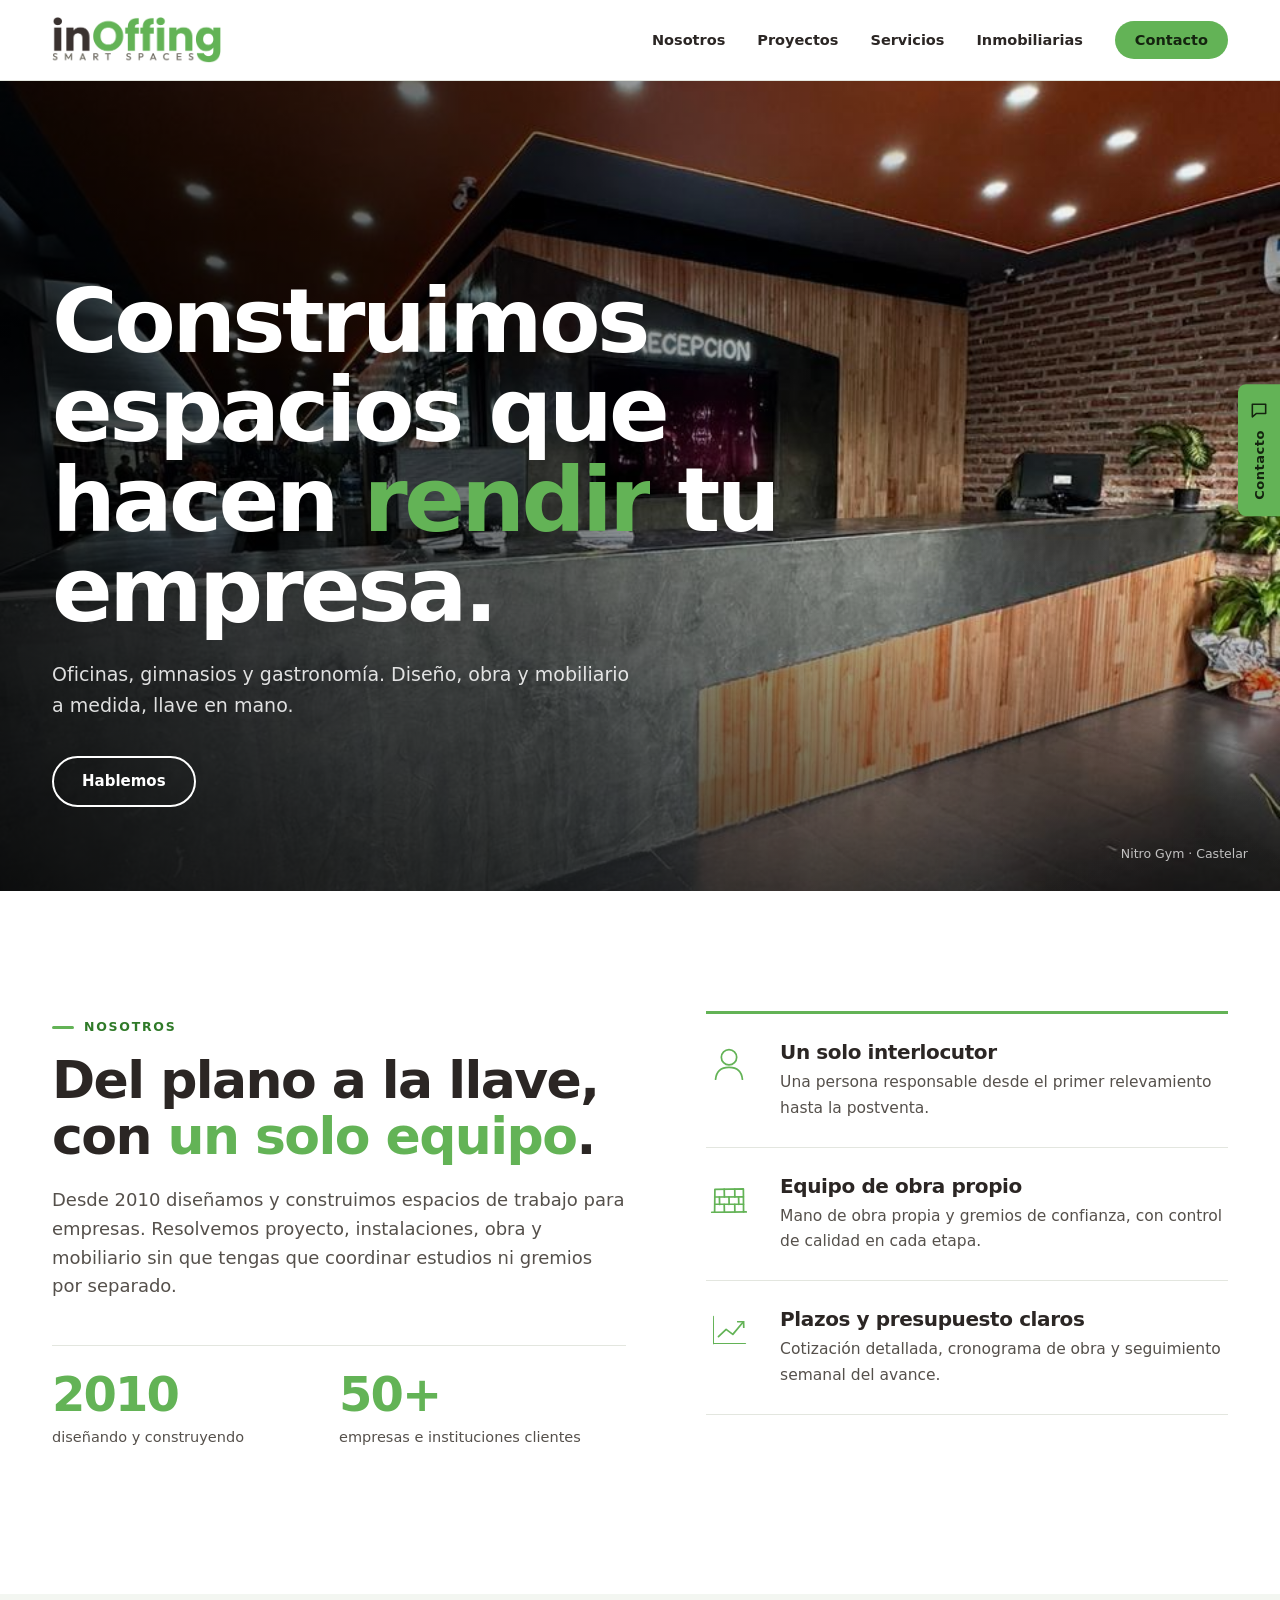
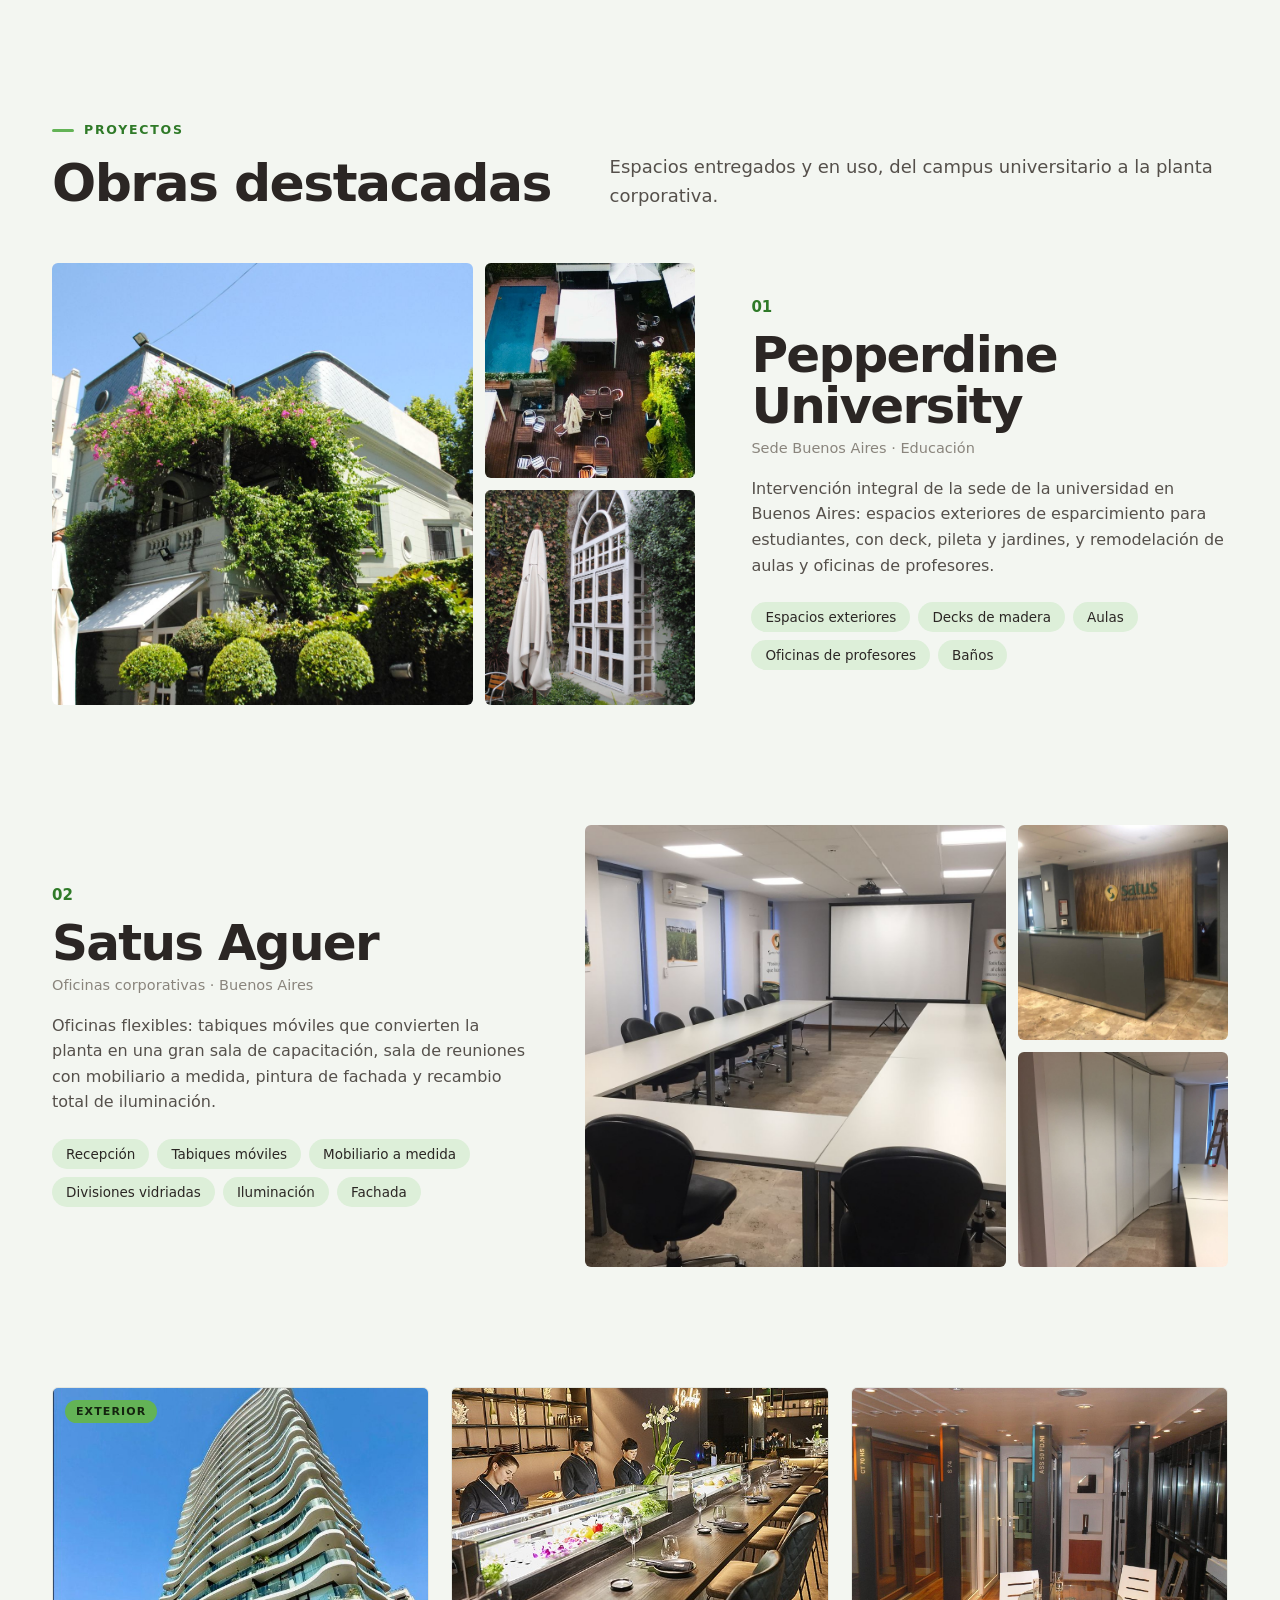
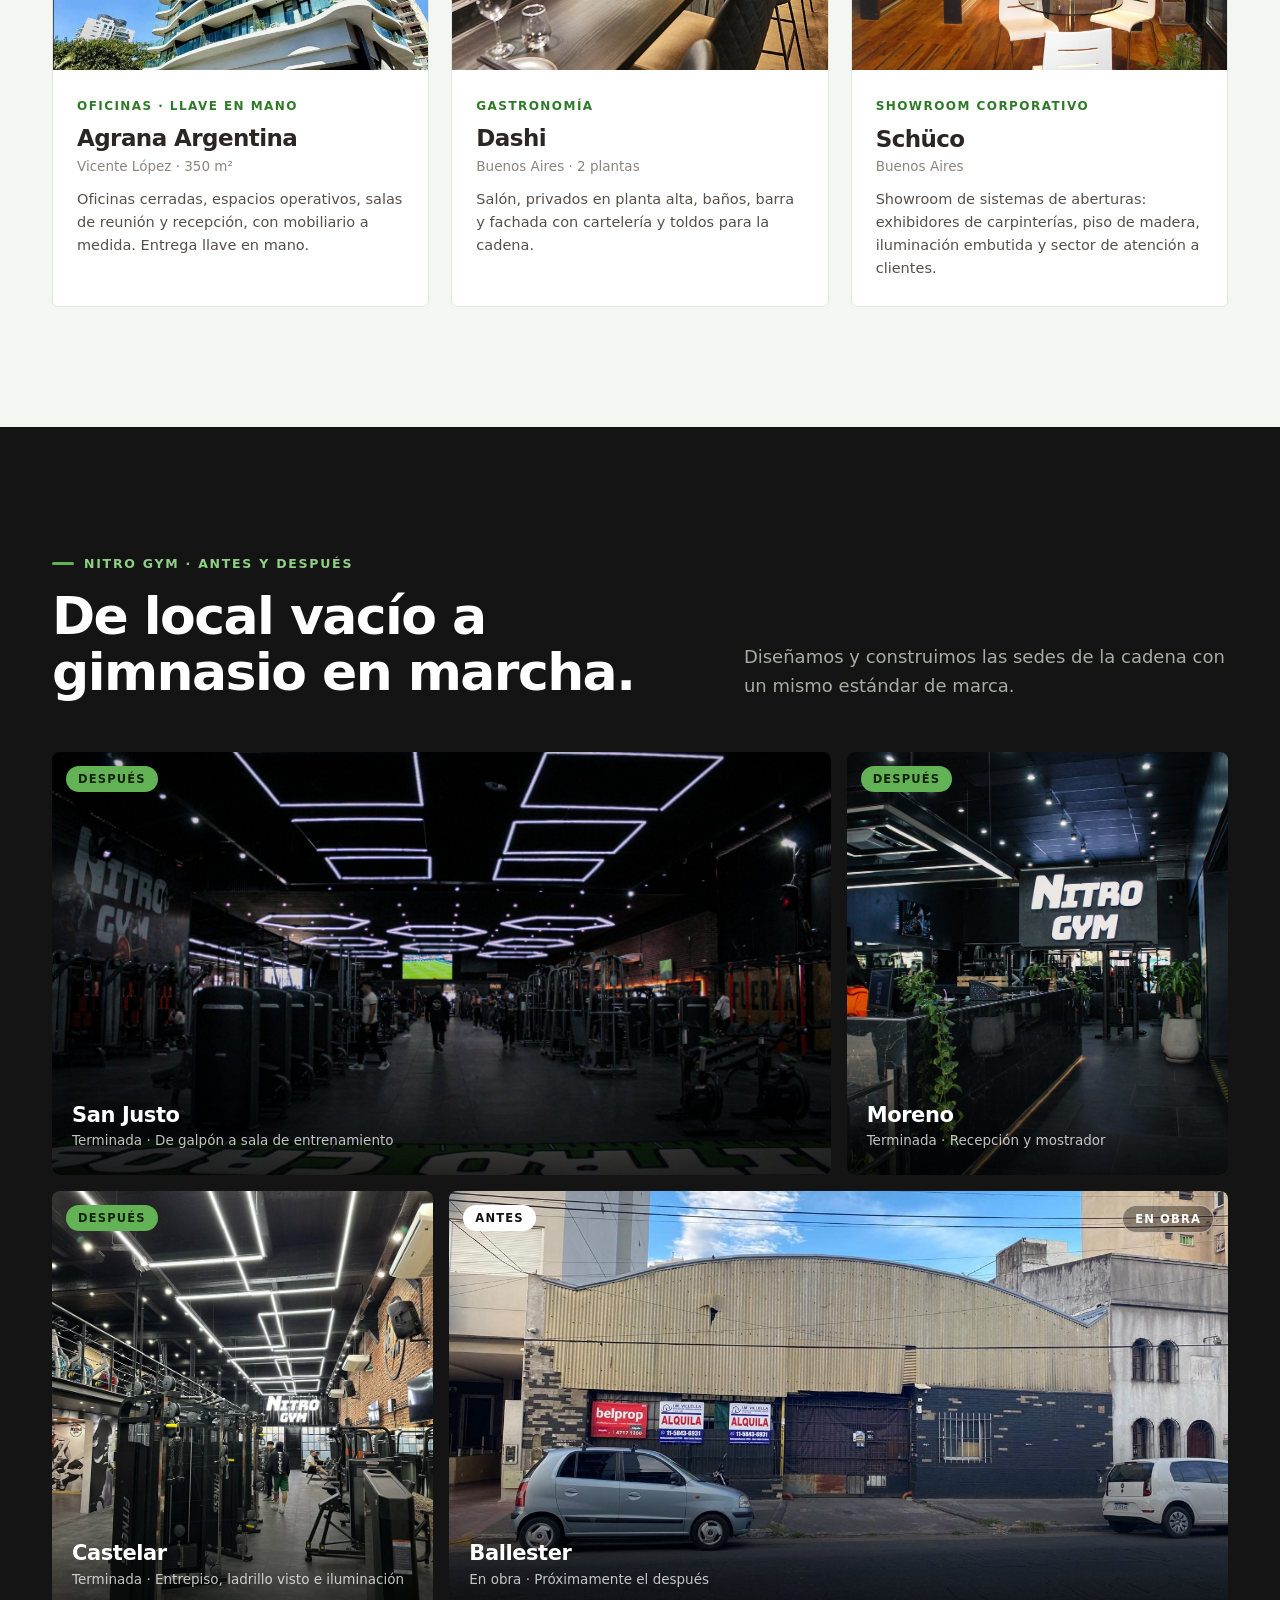
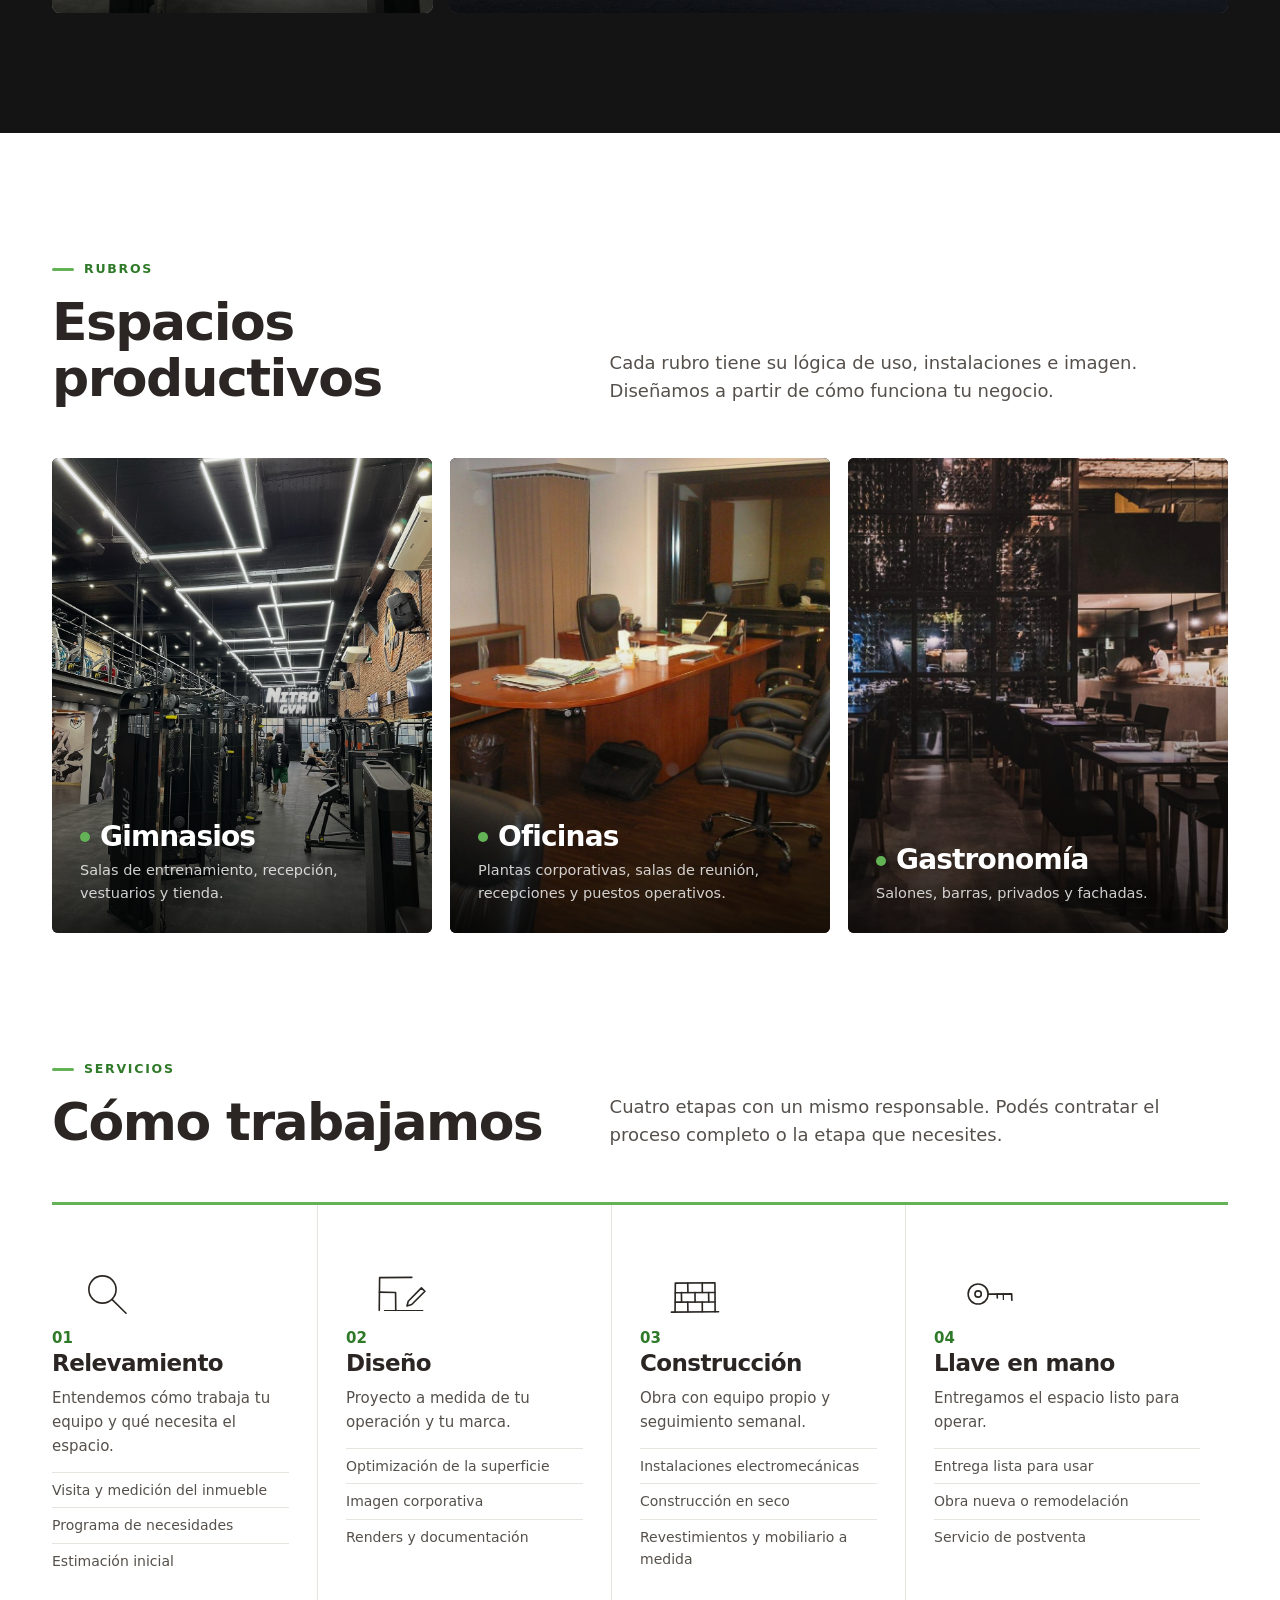
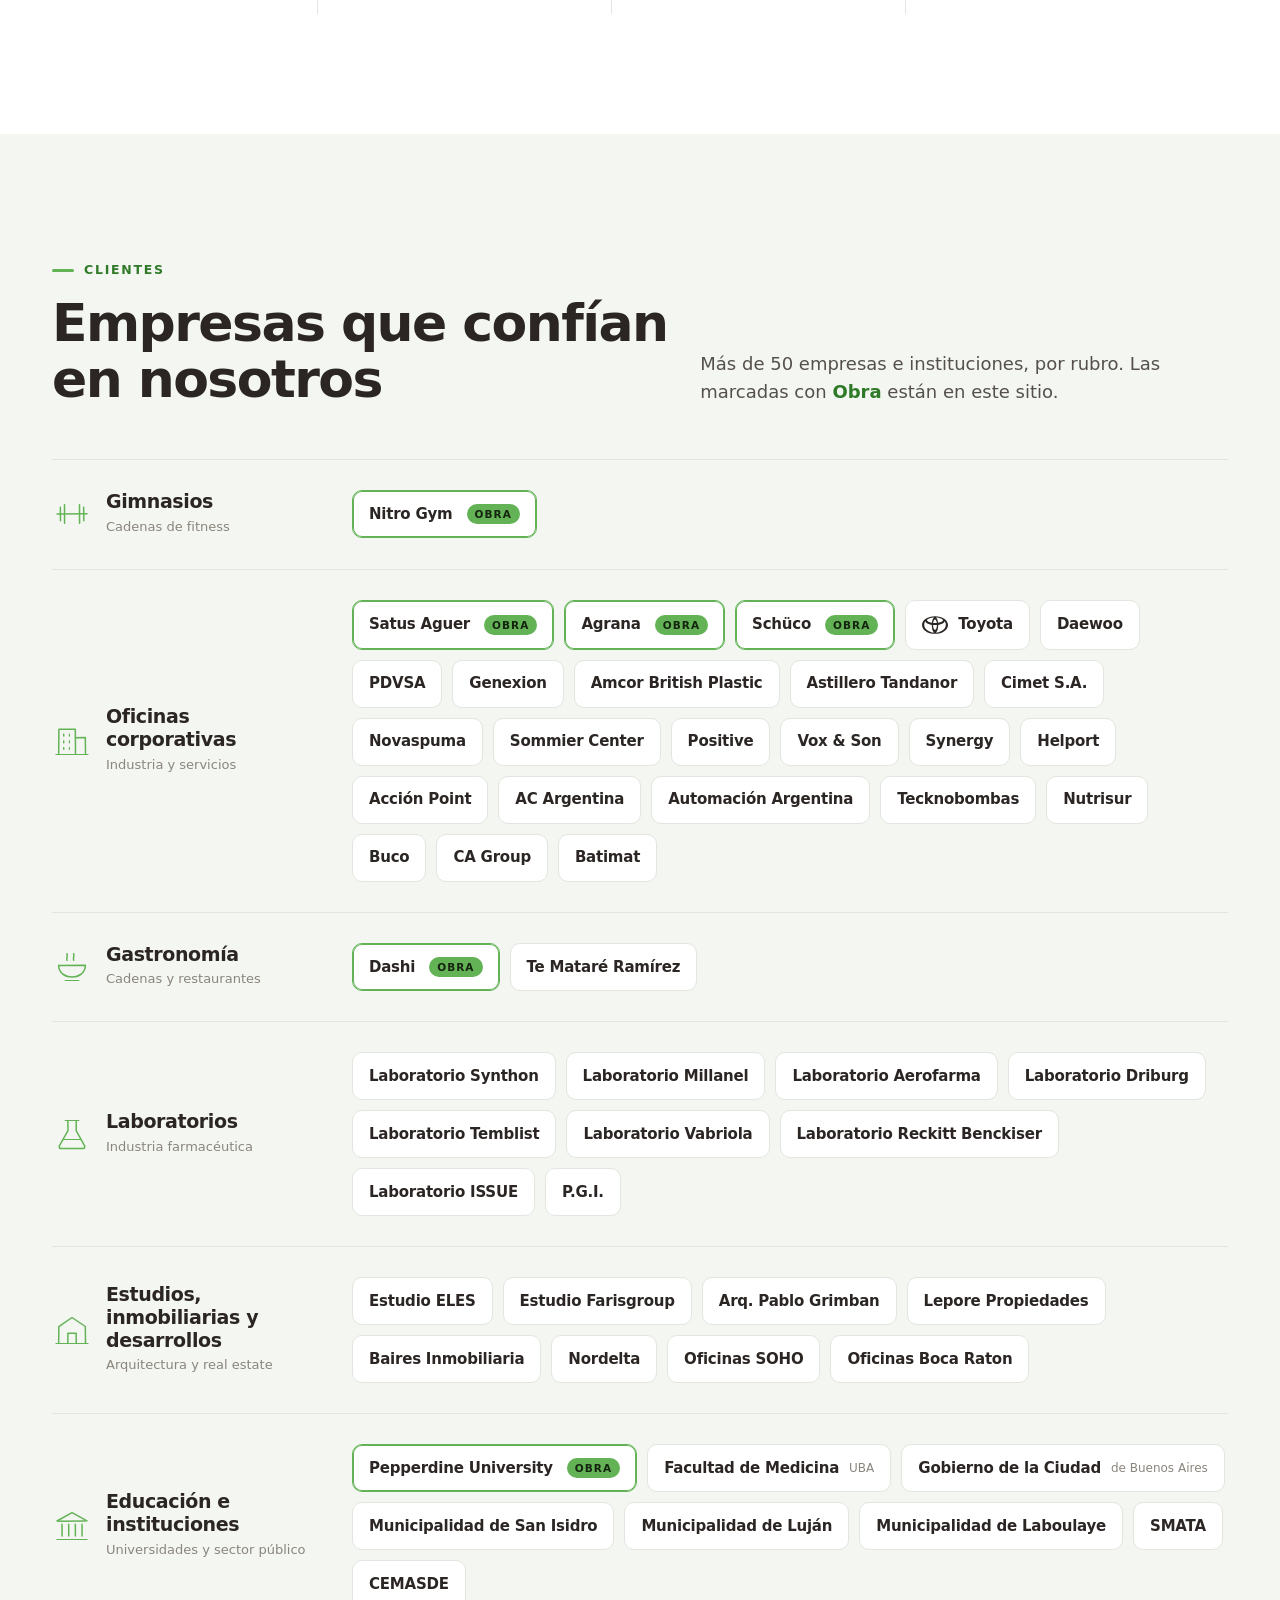
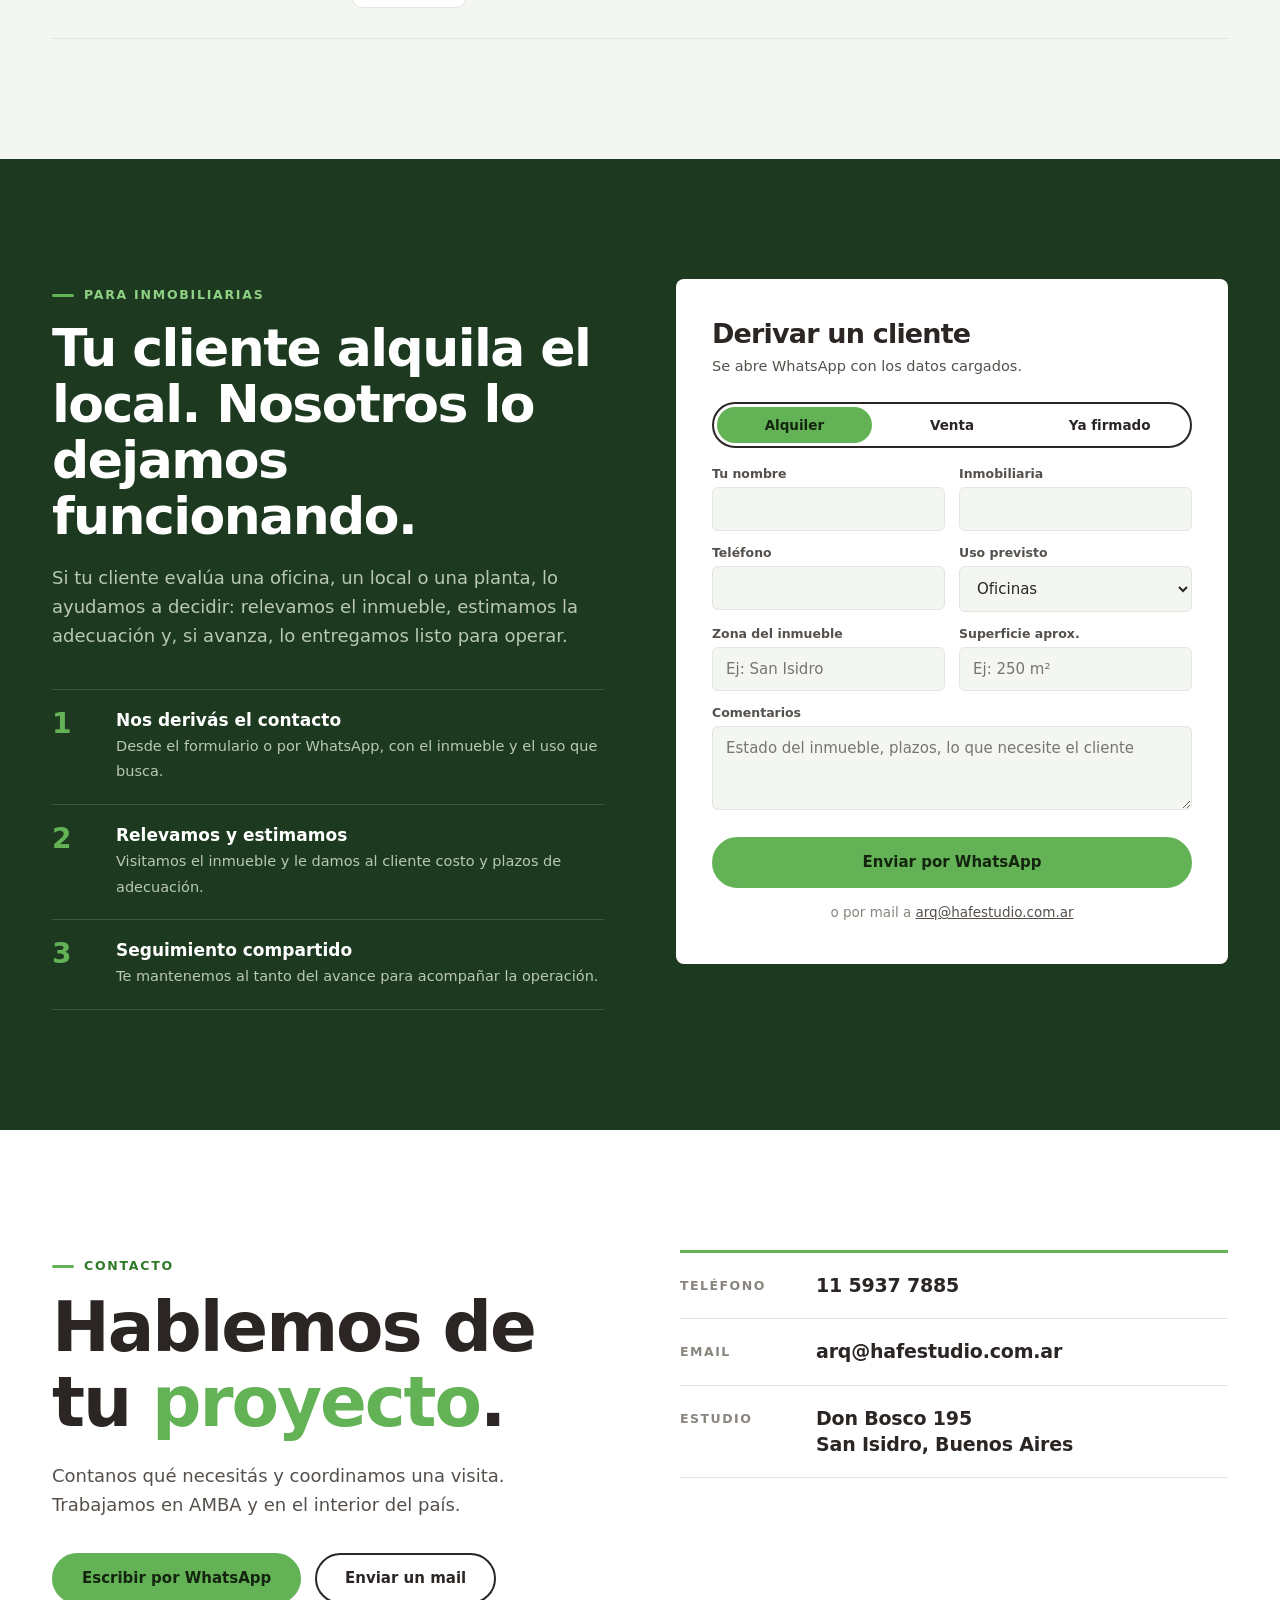
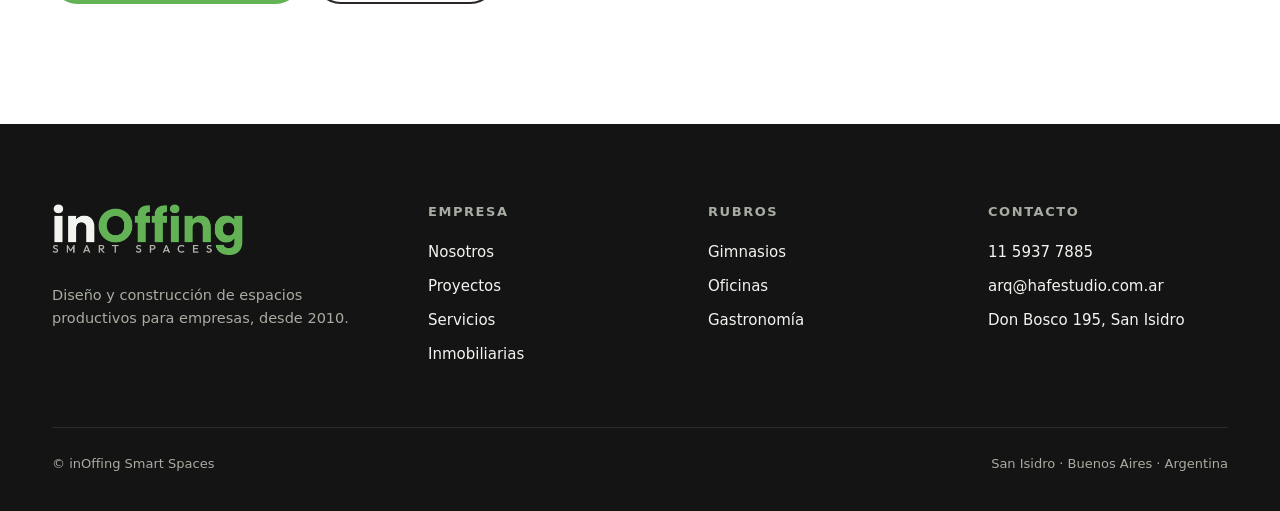
==== index.html @ b2c03ab4 "Intro: inOffing aparece letra por letra y después SMART SPACES Co-Authored-By: Claude Opus 5.5 <nore" ====
<!doctype html>
<html lang="es">
<head>
<meta charset="utf-8">
<meta name="viewport" content="width=device-width,initial-scale=1">
<meta http-equiv="Content-Security-Policy" content="default-src 'none'; script-src 'self'; style-src 'self' 'unsafe-inline' https://fonts.googleapis.com; font-src https://fonts.gstatic.com; img-src 'self' data:; connect-src 'none'; base-uri 'none'; form-action 'self'; object-src 'none'">
<meta name="referrer" content="strict-origin-when-cross-origin">
<title>inOffing</title>
<meta name="description" content="inOffing Smart Spaces: diseño y construcción de gimnasios, oficinas y locales gastronómicos para empresas, llave en mano.">
<link rel="canonical" href="https://inoffing.github.io/">
<meta property="og:type" content="website">
<meta property="og:site_name" content="inOffing">
<meta property="og:locale" content="es_AR">
<meta property="og:url" content="https://inoffing.github.io/">
<meta property="og:title" content="inOffing Smart Spaces">
<meta property="og:description" content="Diseño y construcción de gimnasios, oficinas y locales gastronómicos para empresas, llave en mano.">
<meta property="og:image" content="https://inoffing.github.io/img/og.jpg">
<meta property="og:image:type" content="image/jpeg">
<meta property="og:image:width" content="1200">
<meta property="og:image:height" content="630">
<meta property="og:image:alt" content="Salón de Nitro Gym San Justo construido por inOffing, con el logo de inOffing">
<meta name="twitter:card" content="summary_large_image">
<meta name="theme-color" content="#141414">
<script type="application/ld+json">
{
  "@context": "https://schema.org",
  "@type": "GeneralContractor",
  "name": "inOffing Smart Spaces",
  "description": "Diseño y construcción de gimnasios, oficinas y locales gastronómicos para empresas, llave en mano.",
  "url": "https://inoffing.github.io/",
  "image": "https://inoffing.github.io/img/og.jpg",
  "logo": "https://inoffing.github.io/img/logo.png",
  "telephone": "+54 9 11 5937-7885",
  "foundingDate": "2010",
  "address": { "@type": "PostalAddress", "streetAddress": "Don Bosco 195", "addressLocality": "San Isidro", "addressRegion": "Buenos Aires", "addressCountry": "AR" },
  "areaServed": "Argentina"
}
</script>
<link rel="preconnect" href="https://fonts.googleapis.com">
<link rel="preconnect" href="https://fonts.gstatic.com" crossorigin>
<link href="https://fonts.googleapis.com/css2?family=Poppins:wght@500;600;700;800&family=Inter:wght@400;500;600&display=swap" rel="stylesheet">
<script src="js/early.js"></script>
<link rel="icon" href="img/favicon.ico" sizes="any">
<link rel="icon" type="image/png" sizes="192x192" href="img/favicon.png">
<link rel="apple-touch-icon" href="img/apple-touch-icon.png">
<style>
:root{
  --bg:#FFFFFF;
  --bg-2:#F3F6F1;
  --ink:#2B2624;
  --ink-2:#55504B;
  --ink-3:#8A857D;
  --line:#E3E6DF;
  --green:#63B356;
  --green-2:#2F7A28;
  --green-3:#DDEFD9;
  --on-green:#14240F;
  --logo-ink:#3A3230;
  --logo-gray:#6B675D;
  --dark:#141414;
  --forest:#1D3A20;
  --on-dark:#F2F4EF;
  --on-dark-2:#A7ADA2;
  --dark-line:#2C2C2C;
  --display:'Poppins',system-ui,sans-serif;
  --sans:'Inter',system-ui,-apple-system,sans-serif;
  color-scheme:light;
}
@media (prefers-color-scheme:dark){
  :root:not([data-theme="light"]){
    --bg:#111311;--bg-2:#181C18;--ink:#EEF1EC;--ink-2:#BAC0B5;--ink-3:#858C80;--line:#283028;
    --green-2:#7FCB72;--green-3:#1E3320;--logo-ink:#EEF1EC;--logo-gray:#A7ADA2;
    --dark:#0A0B0A;--forest:#132915;--dark-line:#262926;
    color-scheme:dark;
  }
}
:root[data-theme="dark"]{
  --bg:#111311;--bg-2:#181C18;--ink:#EEF1EC;--ink-2:#BAC0B5;--ink-3:#858C80;--line:#283028;
  --green-2:#7FCB72;--green-3:#1E3320;--logo-ink:#EEF1EC;--logo-gray:#A7ADA2;
  --dark:#0A0B0A;--forest:#132915;--dark-line:#262926;
  color-scheme:dark;
}
*{box-sizing:border-box;margin:0;padding:0}
html{scroll-behavior:smooth;-webkit-text-size-adjust:100%}
body{background:var(--bg);color:var(--ink);font-family:var(--sans);font-size:16px;line-height:1.6;-webkit-font-smoothing:antialiased;overflow-x:hidden}
img{display:block;max-width:100%}
a{color:inherit}
button{font:inherit;color:inherit}
.wrap{max-width:1240px;margin:0 auto;padding:0 32px}
@media (max-width:600px){.wrap{padding:0 18px}}

.eyebrow{font:600 12.5px/1 var(--sans);letter-spacing:.14em;text-transform:uppercase;color:var(--green-2);display:inline-flex;align-items:center;gap:10px;margin-bottom:18px}
.eyebrow::before{content:"";width:22px;height:3px;border-radius:2px;background:var(--green)}
.h2{font-family:var(--display);font-weight:700;font-size:clamp(32px,4.2vw,52px);line-height:1.08;letter-spacing:-.03em}
.h2 .g{color:var(--green)}
.lead{font-size:18px;color:var(--ink-2);max-width:54ch}
.pill{display:inline-flex;align-items:center;gap:10px;font:600 15px/1 var(--display);padding:16px 28px;border-radius:999px;text-decoration:none;border:2px solid currentColor;background:transparent;cursor:pointer;transition:background .2s,color .2s,border-color .2s,transform .2s}
.pill:hover{transform:translateY(-1px)}
.pill-light{color:#fff}
.pill-light:hover{background:#fff;color:#111;border-color:#fff}
.pill-dark{color:var(--ink)}
.pill-dark:hover{background:var(--ink);color:var(--bg);border-color:var(--ink)}
.pill-green{background:var(--green);border-color:var(--green);color:var(--on-green)}
.pill-green:hover{background:#74C267;border-color:#74C267}
.pill svg{width:16px;height:16px}
.sec{padding:120px 0}
@media (max-width:760px){.sec{padding:80px 0}}
.head{display:flex;justify-content:space-between;align-items:flex-end;gap:32px;margin-bottom:52px}
@media (max-width:760px){.head{flex-direction:column;align-items:flex-start;gap:18px;margin-bottom:36px}}
.sk{fill:none;stroke:currentColor;stroke-width:1.8;stroke-linecap:round;stroke-linejoin:round;filter:url(#rough)}

/* LOGO */
.logo{display:inline-flex;text-decoration:none;line-height:0}
.logo img{height:46px;width:auto}
footer .logo img{height:52px}
@media (max-width:600px){.nav .logo img{height:40px}}
.logo b{font:700 27px/1 var(--display);letter-spacing:-.035em;color:var(--logo-ink)}
.logo b span{color:var(--green)}
.logo small{font:700 8.5px/1 var(--display);letter-spacing:.2em;color:var(--logo-gray);margin-top:5px;padding-left:1px}

/* HEADER */
.nav{position:sticky;top:0;z-index:60;background:var(--bg);border-bottom:1px solid var(--line)}
.nav .wrap{display:flex;align-items:center;justify-content:space-between;height:80px;gap:24px}
.nav ul{display:flex;list-style:none;gap:32px;align-items:center}
.nav ul a{text-decoration:none;font:600 14.5px var(--display);color:var(--ink)}
.nav ul a:hover{color:var(--green-2)}
.nav ul a.cta{background:var(--green);color:var(--on-green);padding:11px 20px;border-radius:999px}
.nav ul a.cta:hover{background:#74C267;color:var(--on-green)}
.burger{display:none;background:none;border:0;cursor:pointer;padding:8px}
.burger svg{width:26px;height:26px}
@media (max-width:980px){
  .burger{display:block}
  .nav ul{display:none;position:absolute;top:80px;left:0;right:0;background:var(--bg);flex-direction:column;align-items:stretch;gap:0;padding:8px 18px 20px;border-bottom:1px solid var(--line)}
  .nav ul.open{display:flex}
  .nav ul a{display:block;padding:14px 0;border-bottom:1px solid var(--line);font-size:17px}
  .nav ul a.cta{margin-top:14px;text-align:center;border:0}
}

/* HERO */
.hero{position:relative;min-height:min(90vh,840px);display:flex;align-items:flex-end;color:#fff;overflow:hidden;background:#111}
.hero>img{position:absolute;inset:0;width:100%;height:100%;object-fit:cover;object-position:50% 44%}
.hero::after{content:"";position:absolute;inset:0;background:linear-gradient(90deg,rgba(0,0,0,.78) 0%,rgba(0,0,0,.5) 42%,rgba(0,0,0,.05) 78%),linear-gradient(0deg,rgba(0,0,0,.6) 0%,rgba(0,0,0,0) 45%)}
.hero .wrap{position:relative;z-index:1;width:100%;padding-bottom:84px;padding-top:120px}
.badge{display:inline-flex;align-items:center;gap:10px;font:600 13px var(--display);padding:8px 16px 8px 8px;border-radius:999px;background:rgba(255,255,255,.12);backdrop-filter:blur(8px);-webkit-backdrop-filter:blur(8px);border:1px solid rgba(255,255,255,.22);margin-bottom:26px}
.badge i{font-style:normal;background:var(--green);color:var(--on-green);padding:5px 11px;border-radius:999px;font-size:11.5px;letter-spacing:.06em;text-transform:uppercase}
.hero h1{font-family:var(--display);font-weight:700;font-size:clamp(44px,7vw,94px);line-height:1;letter-spacing:-.04em;max-width:12ch;margin-bottom:24px}
.hero h1 .g{color:var(--green)}
.hero p{font-size:19px;max-width:48ch;color:rgba(255,255,255,.86);margin-bottom:36px}
.ctas{display:flex;gap:14px;flex-wrap:wrap}
.hero-cap{position:absolute;right:32px;bottom:30px;z-index:1;font:500 12.5px var(--sans);color:rgba(255,255,255,.72)}
@media (max-width:760px){.hero{min-height:680px}.hero::after{background:linear-gradient(0deg,rgba(0,0,0,.9) 0%,rgba(0,0,0,.66) 60%,rgba(0,0,0,.4) 100%)}.hero .wrap{padding-bottom:60px}.hero-cap{display:none}}

/* NITRO BAND (caso cadena) */
.band{display:grid;grid-template-columns:1fr 1fr;min-height:560px}
.band-img{position:relative;overflow:hidden}
.band-img img{position:absolute;inset:0;width:100%;height:100%;object-fit:cover}
.band-body{background:var(--dark);color:var(--on-dark);padding:88px 72px;display:flex;flex-direction:column;justify-content:center}
.band-body .eyebrow{color:#8FD184}
.band-body .h2{color:#fff;margin-bottom:18px}
.band-body p{color:var(--on-dark-2);margin-bottom:30px;max-width:46ch}
.sedes{list-style:none;border-top:1px solid var(--dark-line);max-width:460px}
.sedes li{display:flex;justify-content:space-between;padding:15px 0;border-bottom:1px solid var(--dark-line);font:600 17px var(--display)}
.sedes li span{font:600 12px var(--sans);letter-spacing:.12em;text-transform:uppercase;color:var(--on-dark-2);align-self:center}
.sedes li span.on{color:#8FD184}
@media (max-width:900px){.band{grid-template-columns:1fr}.band-img{aspect-ratio:4/3}.band-body{padding:56px 22px}}

/* PROYECTOS DESTACADOS */
.feat{display:grid;grid-template-columns:1.35fr 1fr;gap:56px;align-items:center;margin-bottom:120px}
.feat:last-of-type{margin-bottom:0}
.feat.rev{grid-template-columns:1fr 1.35fr}
.feat.rev .feat-media{order:2}
.feat-media{display:grid;grid-template-columns:2fr 1fr;grid-template-rows:1fr 1fr;gap:12px;aspect-ratio:16/11}
.feat-media figure{position:relative;overflow:hidden;border-radius:6px;background:var(--bg-2)}
.feat-media figure:first-child{grid-row:1/3}
.feat-media img{position:absolute;inset:0;width:100%;height:100%;object-fit:cover;transition:transform .8s}
.feat-media figure:hover img{transform:scale(1.04)}
.feat-body .num{font:700 15px var(--display);color:var(--green-2);margin-bottom:14px;display:block}
.feat-body h3{font:700 clamp(34px,4vw,50px)/1.02 var(--display);letter-spacing:-.035em;margin-bottom:8px}
.feat-body .loc{font:500 14.5px var(--sans);color:var(--ink-3);margin-bottom:20px;display:block}
.feat-body p{color:var(--ink-2);margin-bottom:24px}
.scope{list-style:none;display:flex;flex-wrap:wrap;gap:8px}
.scope li{font:500 13.5px var(--sans);padding:7px 14px;border-radius:999px;background:var(--green-3);color:var(--ink)}
@media (max-width:960px){.feat,.feat.rev{grid-template-columns:1fr;gap:28px;margin-bottom:80px}.feat.rev .feat-media{order:0}.feat-media{aspect-ratio:4/3.4}}
@media (max-width:520px){.feat-media{grid-template-columns:1fr 1fr;grid-template-rows:auto auto;aspect-ratio:auto}.feat-media figure:first-child{grid-column:1/3;grid-row:auto;aspect-ratio:4/3}.feat-media figure{aspect-ratio:1}}

.more{display:grid;grid-template-columns:repeat(3,1fr);gap:22px;margin-top:120px}
.card{display:flex;flex-direction:column;background:var(--bg);border:1px solid var(--line);border-radius:6px;overflow:hidden}
.card-img{aspect-ratio:4/3;overflow:hidden;position:relative}
.card-img img{position:absolute;inset:0;width:100%;height:100%;object-fit:cover;transition:transform .8s}
.card:hover .card-img img{transform:scale(1.04)}
.card-body{padding:22px 24px 26px}
.card-body .rub{font:600 12px var(--sans);letter-spacing:.12em;text-transform:uppercase;color:var(--green-2)}
.card-body h3{font:700 23px/1.15 var(--display);letter-spacing:-.025em;margin:8px 0 4px}
.card-body .loc{font-size:13.5px;color:var(--ink-3);display:block;margin-bottom:10px}
.card-body p{font-size:14.5px;color:var(--ink-2)}
@media (max-width:960px){.more{grid-template-columns:1fr 1fr;margin-top:80px}}
@media (max-width:600px){.more{grid-template-columns:1fr}}

/* VALUE */
.value{display:grid;grid-template-columns:1.1fr 1fr;gap:80px;align-items:start}
.pillars{list-style:none;border-top:3px solid var(--green)}
.pillars li{display:grid;grid-template-columns:56px 1fr;gap:18px;padding:26px 0;border-bottom:1px solid var(--line)}
.pillars svg{width:46px;height:46px;color:var(--green)}
.pillars b{display:block;font:700 20px/1.25 var(--display);letter-spacing:-.02em;margin-bottom:4px}
.pillars span{color:var(--ink-2);font-size:15.5px}
.figures{display:grid;grid-template-columns:repeat(2,1fr);margin-top:44px;border-top:1px solid var(--line)}
.figures div{padding:24px 0}
.figures b{display:block;font:700 48px/1 var(--display);letter-spacing:-.04em;margin-bottom:6px;color:var(--green)}
.figures span{font-size:14.5px;color:var(--ink-2)}
@media (max-width:900px){.value{grid-template-columns:1fr;gap:48px}}

.card-img.swap{cursor:pointer;outline:none}
.card-img.swap .in{opacity:0;transition:opacity .45s ease,transform .8s}
.card-img.swap:hover .in,.card-img.swap:focus-visible .in,.card-img.swap.show .in{opacity:1}
.swap-tag{position:absolute;top:12px;left:12px;z-index:2;font:600 11px var(--sans);letter-spacing:.1em;text-transform:uppercase;padding:5px 11px;border-radius:999px;background:var(--green);color:var(--on-green)}
.swap-tag .a{display:none}
.card-img.swap:hover .swap-tag,.card-img.swap.show .swap-tag,.card-img.swap:focus-visible .swap-tag{background:#fff;color:#111}
.card-img.swap:hover .swap-tag .d,.card-img.swap.show .swap-tag .d,.card-img.swap:focus-visible .swap-tag .d{display:none}
.card-img.swap:hover .swap-tag .a,.card-img.swap.show .swap-tag .a,.card-img.swap:focus-visible .swap-tag .a{display:inline}
/* ANTES / DESPUES */
.ad{background:var(--dark);color:var(--on-dark)}
.ad .h2{color:#fff}
.ad .lead{color:var(--on-dark-2)}
.ad .eyebrow{color:#8FD184}
.ad-grid{display:grid;grid-template-columns:repeat(3,1fr);grid-auto-rows:clamp(340px,33vw,470px);gap:16px}
.ad-card{position:relative;border-radius:8px;overflow:hidden;background:#222;cursor:pointer;outline:none}
.ad-card.wide{grid-column:span 2}
.ad-card img{position:absolute;inset:0;width:100%;height:100%;object-fit:cover;transition:opacity .45s ease,transform .8s ease}
.ad-card .antes{opacity:0}
.ad-card:hover .antes,.ad-card:focus-visible .antes,.ad-card.show .antes{opacity:1}
.ad-card:hover img,.ad-card.show img{transform:scale(1.03)}
.ad-card::after{content:"";position:absolute;inset:0;background:linear-gradient(0deg,rgba(0,0,0,.78) 0%,rgba(0,0,0,0) 45%);pointer-events:none}
.ad-tag{position:absolute;top:14px;left:14px;z-index:2;font:600 11.5px var(--sans);letter-spacing:.1em;text-transform:uppercase;padding:6px 12px;border-radius:999px;background:var(--green);color:var(--on-green);transition:background .3s,color .3s}
.ad-tag .a{display:none}
.ad-card:hover .ad-tag,.ad-card:focus-visible .ad-tag,.ad-card.show .ad-tag{background:#fff;color:#111}
.ad-card:hover .ad-tag .d,.ad-card:focus-visible .ad-tag .d,.ad-card.show .ad-tag .d{display:none}
.ad-card:hover .ad-tag .a,.ad-card:focus-visible .ad-tag .a,.ad-card.show .ad-tag .a{display:inline}
.ad-body{position:absolute;left:0;right:0;bottom:0;z-index:2;padding:20px 20px 22px}
.ad-body b{display:block;font:700 21px/1.15 var(--display);letter-spacing:-.02em;color:#fff}
.ad-body span{font-size:13.5px;color:rgba(255,255,255,.75)}
.ad-card.pend .ad-tag{background:#fff;color:#111}
.ad-card.pend .soon{position:absolute;top:14px;right:14px;z-index:2;font:600 11.5px var(--sans);letter-spacing:.1em;text-transform:uppercase;padding:6px 12px;border-radius:999px;border:1px solid rgba(255,255,255,.5);color:#fff;background:rgba(0,0,0,.35)}
.ad-hint{margin-top:22px;font-size:13.5px;color:var(--on-dark-2);display:flex;align-items:center;gap:8px}
.ad-hint svg{width:16px;height:16px;color:#8FD184}
@media (max-width:760px){.ad-grid{grid-template-columns:1fr;grid-auto-rows:auto}.ad-card.wide{grid-column:auto;aspect-ratio:3/2}.ad-card{aspect-ratio:4/5}}

/* RUBROS */
.rubros{display:grid;grid-template-columns:repeat(3,1fr);gap:18px}
.rubro{position:relative;aspect-ratio:4/5;border-radius:6px;overflow:hidden;background:#111;color:#fff}
.rubro img{position:absolute;inset:0;width:100%;height:100%;object-fit:cover;transition:transform .8s}
.rubro:hover img{transform:scale(1.05)}
.rubro::after{content:"";position:absolute;inset:0;background:linear-gradient(0deg,rgba(0,0,0,.82) 0%,rgba(0,0,0,.05) 60%)}
.rubro-body{position:absolute;left:0;right:0;bottom:0;padding:28px;z-index:1}
.rubro-body h3{font:700 28px/1.1 var(--display);letter-spacing:-.03em;margin-bottom:6px;display:flex;align-items:center;gap:10px}
.rubro-body h3::before{content:"";width:10px;height:10px;border-radius:50%;background:var(--green)}
.rubro-body p{font-size:14.5px;color:rgba(255,255,255,.8)}
@media (max-width:860px){.rubros{grid-template-columns:1fr}.rubro{aspect-ratio:16/10}}

/* MODELO */
.modelo{display:grid;grid-template-columns:repeat(4,1fr);border-top:3px solid var(--green)}
.paso{padding:36px 28px 36px 0;border-right:1px solid var(--line);margin-right:28px}
.paso:last-child{border-right:0;margin-right:0}
.paso .n{font:700 15px var(--display);color:var(--green-2)}
.paso svg{width:58px;height:58px;color:var(--ink);margin:24px 0 20px}
.paso h3{font:700 23px/1.1 var(--display);letter-spacing:-.025em;margin-bottom:10px}
.paso p{color:var(--ink-2);font-size:15px;margin-bottom:14px}
.paso ul{list-style:none;font-size:14px;color:var(--ink-2)}
.paso li{padding:6px 0;border-top:1px solid var(--line)}
@media (max-width:1000px){.modelo{grid-template-columns:1fr 1fr}.paso:nth-child(2){border-right:0;margin-right:0}.paso:nth-child(-n+2){border-bottom:1px solid var(--line)}}
@media (max-width:600px){.modelo{grid-template-columns:1fr}.paso{border-right:0;margin-right:0;padding-right:0;border-bottom:1px solid var(--line)}.paso:last-child{border-bottom:0}}

/* CLIENTES */
.clientes{background:var(--bg-2)}
.sector{display:grid;grid-template-columns:260px 1fr;gap:40px;padding:30px 0;border-top:1px solid var(--line);align-items:center}
.sector:last-child{border-bottom:1px solid var(--line)}
.sector-h{display:flex;align-items:center;gap:14px}
.sector-h svg{width:40px;height:40px;color:var(--green);flex:none}
.sector-h b{font:700 19px/1.2 var(--display);letter-spacing:-.02em;display:block}
.sector-h span{font-size:13px;color:var(--ink-3)}
.marks{display:flex;flex-wrap:wrap;gap:10px}
.mark{display:inline-flex;align-items:center;gap:10px;background:var(--bg);border:1px solid var(--line);border-radius:10px;padding:11px 16px;font:600 15px/1.1 var(--display);letter-spacing:-.015em;color:var(--ink);text-decoration:none;min-height:48px;transition:border-color .2s}
.mark small{font:500 12px var(--sans);color:var(--ink-3);letter-spacing:0}
.mark.obra{border-color:var(--green);box-shadow:inset 0 0 0 1px var(--green)}
.mark.obra::after{content:"Obra";font:600 10.5px var(--sans);letter-spacing:.1em;text-transform:uppercase;background:var(--green);color:var(--on-green);padding:4px 8px;border-radius:999px;margin-left:4px}
a.mark:hover{border-color:var(--green-2)}
.mark svg{width:26px;height:26px}
@media (max-width:860px){.sector{grid-template-columns:1fr;gap:16px}}
@media (max-width:520px){.mark{font-size:15px;padding:12px 14px;min-height:52px}}

/* INMOBILIARIAS */
.inmo{background:var(--forest);color:var(--on-dark)}
.inmo .eyebrow{color:#8FD184}
.inmo .h2{color:#fff}
.inmo .lead{color:#B9C7B6;margin:20px 0 38px}
.inmo-grid{display:grid;grid-template-columns:1fr 1fr;gap:72px;align-items:start}
.steps{list-style:none}
.steps li{display:grid;grid-template-columns:48px 1fr;gap:16px;padding:20px 0;border-top:1px solid rgba(255,255,255,.14)}
.steps li:last-child{border-bottom:1px solid rgba(255,255,255,.14)}
.steps .n{font:700 28px/1 var(--display);color:var(--green)}
.steps b{display:block;font:600 17px var(--display);color:#fff;margin-bottom:3px}
.steps span{font-size:14.5px;color:#B9C7B6}
.form{background:var(--bg);color:var(--ink);padding:40px 36px;border-radius:8px}
.form h3{font:700 27px/1.1 var(--display);letter-spacing:-.03em;margin-bottom:6px}
.form>p{font-size:14.5px;color:var(--ink-2);margin-bottom:24px}
.seg{display:flex;border:2px solid var(--ink);border-radius:999px;margin-bottom:18px;padding:3px;gap:3px}
.seg button{flex:1;font:600 13.5px var(--display);padding:10px 8px;border:0;background:transparent;color:var(--ink);border-radius:999px;cursor:pointer}
.seg button[aria-pressed="true"]{background:var(--green);color:var(--on-green)}
.row{display:grid;grid-template-columns:1fr 1fr;gap:14px}
.f{margin-bottom:14px}
.f label{display:block;font:600 12.5px var(--sans);color:var(--ink-2);margin-bottom:6px}
.f input,.f select,.f textarea{width:100%;font:15px var(--sans);color:var(--ink);background:var(--bg-2);border:1px solid var(--line);border-radius:6px;padding:12px 13px;outline:none;transition:border-color .15s}
.f input:focus,.f select:focus,.f textarea:focus{border-color:var(--green)}
.f textarea{resize:vertical;min-height:84px}
.form .pill{width:100%;justify-content:center;margin-top:6px}
.alt{text-align:center;margin-top:14px;font-size:13.5px;color:var(--ink-3)}
.alt a{color:var(--ink-2)}
.err{font-size:13px;color:#C0392B;margin-top:10px;display:none}
@media (max-width:960px){.inmo-grid{grid-template-columns:1fr;gap:48px}}
@media (max-width:520px){.row{grid-template-columns:1fr;gap:0}.form{padding:28px 20px}}

/* CONTACTO */
.contacto{display:grid;grid-template-columns:1fr 1fr;gap:80px;align-items:start}
.contacto .h2{font-size:clamp(38px,5.4vw,70px);margin-bottom:22px}
.datos{list-style:none;border-top:3px solid var(--green)}
.datos li{display:grid;grid-template-columns:120px 1fr;gap:16px;padding:20px 0;border-bottom:1px solid var(--line);font:600 19px/1.35 var(--display);letter-spacing:-.01em}
.datos li span{font:600 12.5px var(--sans);letter-spacing:.12em;text-transform:uppercase;color:var(--ink-3);padding-top:5px}
.datos a{text-decoration:none}
.datos a:hover{color:var(--green-2)}
@media (max-width:900px){.contacto{grid-template-columns:1fr;gap:44px}.datos li{grid-template-columns:90px 1fr;font-size:17px}}

/* FOOTER */
footer{background:var(--dark);color:var(--on-dark);padding:80px 0 36px}
.foot{display:grid;grid-template-columns:1.4fr 1fr 1fr 1fr;gap:40px;padding-bottom:56px;border-bottom:1px solid var(--dark-line)}
footer .logo b{color:#fff}
footer .logo small{color:var(--on-dark-2)}
.foot p{color:var(--on-dark-2);font-size:14.5px;margin-top:20px;max-width:34ch}
.foot h4{font:600 13px var(--sans);letter-spacing:.12em;text-transform:uppercase;color:var(--on-dark-2);margin-bottom:16px}
.foot ul{list-style:none}
.foot li{padding:5px 0;font-size:15px}
.foot a{text-decoration:none;color:var(--on-dark)}
.foot a:hover{color:var(--green)}
.legal{display:flex;justify-content:space-between;gap:16px;flex-wrap:wrap;padding-top:26px;font-size:13px;color:var(--on-dark-2)}
@media (max-width:900px){.foot{grid-template-columns:1fr 1fr}}
@media (max-width:520px){.foot{grid-template-columns:1fr}}

/* FLOATING TAB */
.side{position:fixed;right:0;top:50%;transform:translateY(-50%);z-index:70;background:var(--green);color:var(--on-green);text-decoration:none;display:flex;flex-direction:column;align-items:center;gap:10px;padding:16px 11px;border-radius:8px 0 0 8px;box-shadow:0 6px 20px rgba(0,0,0,.18)}
.side svg{width:20px;height:20px}
.side span{writing-mode:vertical-rl;transform:rotate(180deg);font:600 13px var(--display);letter-spacing:.04em}
.side:hover{background:#74C267}
@media (max-width:760px){.side{top:auto;bottom:18px;right:18px;transform:none;border-radius:999px;padding:15px}.side span{display:none}.side svg{width:24px;height:24px}}

/* MOVIMIENTO (solo con JS y sin "reducir movimiento"; todo entra de arriba hacia abajo) */
.intro{display:none}
.hero-glow{position:absolute;inset:0;z-index:1;pointer-events:none;opacity:0;transition:opacity .6s;background:radial-gradient(520px circle at var(--mx,70%) var(--my,40%),rgba(99,179,86,.22),transparent 60%)}
.hero:hover .hero-glow{opacity:1}
.hero .wrap{z-index:2}
.nav{transition:transform .35s ease}
.nav.nav-hide{transform:translateY(-100%)}
.modelo{border-top-color:var(--line);position:relative}
.modelo::before{content:"";position:absolute;left:0;right:0;top:-3px;height:3px;background:var(--green);transform-origin:0 50%;transform:scaleX(1)}
.w{display:inline-block;overflow:hidden;vertical-align:top;padding-bottom:.12em;margin-bottom:-.12em}
.wi{display:inline-block}

.m .intro{position:fixed;inset:0;z-index:200;background:var(--dark);display:none;align-items:center;justify-content:center;cursor:pointer;transition:transform .7s cubic-bezier(.7,0,.2,1)}
.m.m-intro .intro{display:flex}
.intro-in{position:relative;width:min(360px,76vw);aspect-ratio:756/206}
.intro-in img{position:absolute;inset:0;width:100%;height:100%;opacity:0;transform:translateY(-34%);transition:opacity .4s,transform .6s cubic-bezier(.2,.8,.2,1);transition-delay:calc(var(--k)*85ms)}
.intro-in img.sub{transform:translateY(-12%);transition-duration:.6s,.7s}
.intro.go .intro-in img{opacity:1;transform:none}
.intro.out{transform:translateY(-100%)}
.m.m-intro body{overflow:hidden}

.m .reveal{opacity:0;transform:translateY(-26px)}
.m .reveal.in{opacity:1;transform:none;transition:opacity .7s ease var(--rd,0ms),transform .8s cubic-bezier(.2,.8,.2,1) var(--rd,0ms)}
.m [data-split]:not(.split-ready){opacity:0}
.m [data-split] .wi{transform:translateY(-110%);opacity:0;transition:transform .8s cubic-bezier(.2,.8,.2,1),opacity .5s;transition-delay:calc(var(--rd,0ms) + var(--i)*45ms)}
.m [data-split].in .wi,.m.hero-go .hero h1 .wi{transform:none;opacity:1}
.m .hero h1 .wi{transition-delay:calc(var(--i)*70ms)}
.m [data-hero-in]{opacity:0;transform:translateY(-18px);transition:opacity .7s,transform .8s cubic-bezier(.2,.8,.2,1);transition-delay:calc(.45s + var(--hd)*.15s)}
.m.hero-go [data-hero-in]{opacity:1;transform:none}
.m .hero>img{transform:scale(1.07);transition:transform 2.2s cubic-bezier(.2,.8,.2,1)}
.m.hero-go .hero>img{transform:none}
.m [data-scrub] .wi{opacity:.28}
.m [data-scrub] .wi.lit{opacity:1}
.m [data-scrub] .w{overflow:visible}
.m [data-progress]::before{transform:scaleX(var(--p,0))}
.m [data-progress] .paso .n{transition:color .3s}
.m [data-progress] .paso:not(.on) .n{color:var(--ink-3)}
.magnetic{will-change:transform}
.m .magnetic{transition:transform .25s cubic-bezier(.2,.8,.2,1),background .2s,color .2s,border-color .2s}
@media (prefers-reduced-motion:reduce){.nav{transition:none}.hero-glow{display:none}}
</style>
</head>
<body>
<div class="intro" data-intro aria-hidden="true"><div class="intro-in"><img src="img/intro/l0.png" alt="" style="--k:0"><img src="img/intro/l1.png" alt="" style="--k:1"><img src="img/intro/l2.png" alt="" style="--k:2"><img src="img/intro/l3.png" alt="" style="--k:3"><img src="img/intro/l4.png" alt="" style="--k:4"><img src="img/intro/l5.png" alt="" style="--k:5"><img src="img/intro/l6.png" alt="" style="--k:6"><img src="img/intro/l7.png" alt="" style="--k:7"><img class="sub" src="img/intro/sub.png" alt="" style="--k:9"></div></div>
<svg width="0" height="0" style="position:absolute" aria-hidden="true">
  <filter id="rough" x="-5%" y="-5%" width="110%" height="110%">
    <feTurbulence type="fractalNoise" baseFrequency="0.035" numOctaves="2" seed="7"/>
    <feDisplacementMap in="SourceGraphic" scale="2"/>
  </filter>
</svg>

<header class="nav" data-nav>
  <div class="wrap">
    <a class="logo" href="#top" aria-label="inOffing Smart Spaces, inicio"><picture><source srcset="img/logo-light.png" media="(prefers-color-scheme: dark)"><img src="img/logo.png" alt="inOffing Smart Spaces" width="756" height="206"></picture></a>
    <ul id="menu">
      <li><a href="#nosotros">Nosotros</a></li>
      <li><a href="#proyectos">Proyectos</a></li>
      <li><a href="#servicios">Servicios</a></li>
      <li><a href="#inmobiliarias">Inmobiliarias</a></li>
      <li><a href="#contacto" class="cta">Contacto</a></li>
    </ul>
    <button class="burger" id="burger" aria-label="Abrir menú" aria-expanded="false"><svg viewBox="0 0 24 24" fill="none" stroke="currentColor" stroke-width="2" stroke-linecap="round"><path d="M4 7h16M4 12h16M4 17h16"/></svg></button>
  </div>
</header>

<main id="top">
<section class="hero" data-glow>
  <div class="hero-glow" aria-hidden="true"></div>
  <img src="img/hero.jpg" alt="Recepción de Nitro Gym Castelar: mostrador de hormigón con listones de madera, cielorraso naranja y ladrillo visto" width="960" height="1280">
  <div class="wrap">
    <h1 data-split>Construimos espacios que hacen <span class="g">rendir</span> tu empresa.</h1>
    <p data-hero-in style="--hd:1">Oficinas, gimnasios y gastronomía. Diseño, obra y mobiliario a medida, llave en mano.</p>
    <div class="ctas" data-hero-in style="--hd:2">
      <a class="pill pill-light magnetic" href="#contacto">Hablemos</a>
    </div>
  </div>
  <span class="hero-cap">Nitro Gym · Castelar</span>
</section>




<section class="sec" id="nosotros">
  <div class="wrap value">
    <div>
      <span class="eyebrow reveal">Nosotros</span>
      <h2 class="h2" data-split>Del plano a la llave, con <span class="g">un solo equipo</span>.</h2>
      <p class="lead" style="margin-top:22px" data-scrub>Desde 2010 diseñamos y construimos espacios de trabajo para empresas. Resolvemos proyecto, instalaciones, obra y mobiliario sin que tengas que coordinar estudios ni gremios por separado.</p>
      <div class="figures reveal">
        <div><b>2010</b><span>diseñando y construyendo</span></div>
        <div><b data-count="50" data-suffix="+">50+</b><span>empresas e instituciones clientes</span></div>
      </div>
    </div>
    <ul class="pillars reveal">
      <li>
        <svg viewBox="0 0 48 48" aria-hidden="true"><circle class="sk" cx="24" cy="18" r="8"/><path class="sk" d="M10 41 C11 32 17 28.5 24 28.6 C31 28.5 37 32 38 41"/></svg>
        <div><b>Un solo interlocutor</b><span>Una persona responsable desde el primer relevamiento hasta la postventa.</span></div>
      </li>
      <li>
        <svg viewBox="0 0 48 48" aria-hidden="true"><path class="sk" d="M6 40 L42 39.6"/><path class="sk" d="M9 39.8 L9.3 16 L39 15.6 L39.2 39.6"/><path class="sk" d="M9.2 24 L39 23.8 M9.2 31.8 L39.1 31.6"/><path class="sk" d="M19 15.8 L19.2 24 M30 15.7 L30.1 23.9 M14 24 L14.2 31.8 M24 23.9 L24.1 31.7 M34 23.8 L34.2 31.6 M19 31.8 L19.2 39.7 M30 31.7 L30.1 39.6"/></svg>
        <div><b>Equipo de obra propio</b><span>Mano de obra propia y gremios de confianza, con control de calidad en cada etapa.</span></div>
      </li>
      <li>
        <svg viewBox="0 0 48 48" aria-hidden="true"><path class="sk" d="M8 38 L8.3 10"/><path class="sk" d="M8.2 38 L41 37.7"/><path class="sk" d="M13 31 L21 23.4 L28 28.6 L39 15.4"/><path class="sk" d="M33 15.2 L39.2 15.1 L39.4 21.4"/></svg>
        <div><b>Plazos y presupuesto claros</b><span>Cotización detallada, cronograma de obra y seguimiento semanal del avance.</span></div>
      </li>
    </ul>
  </div>
</section>

<section class="sec" id="proyectos" style="background:var(--bg-2)">
  <div class="wrap">
    <div class="head"><div><span class="eyebrow reveal">Proyectos</span><h2 class="h2" data-split>Obras destacadas</h2></div><p class="lead reveal">Espacios entregados y en uso, del campus universitario a la planta corporativa.</p></div>

    <article class="feat" id="pepperdine">
      <div class="feat-media reveal">
        <figure><img src="img/pep-fachada.jpg" alt="Casona de la sede Pepperdine con fachada cubierta de vegetación y jardín" loading="lazy"></figure>
        <figure><img src="img/pep-pileta.jpg" alt="Vista aérea del deck de madera, la pileta y los jardines de la sede Pepperdine" loading="lazy" style="object-position:50% 40%"></figure>
        <figure><img src="img/pep-ventanal.jpg" alt="Ventanal en arco sobre deck de madera con enredaderas" loading="lazy"></figure>
      </div>
      <div class="feat-body reveal">
        <span class="num">01</span>
        <h3>Pepperdine University</h3>
        <span class="loc">Sede Buenos Aires · Educación</span>
        <p>Intervención integral de la sede de la universidad en Buenos Aires: espacios exteriores de esparcimiento para estudiantes, con deck, pileta y jardines, y remodelación de aulas y oficinas de profesores.</p>
        <ul class="scope"><li>Espacios exteriores</li><li>Decks de madera</li><li>Aulas</li><li>Oficinas de profesores</li><li>Baños</li></ul>
      </div>
    </article>

    <article class="feat rev" id="satus">
      <div class="feat-media reveal">
        <figure><img src="img/satus-sala.jpg" alt="Sala de capacitación con mesas en U y pantalla de proyección" loading="lazy"></figure>
        <figure><img src="img/satus-recepcion.jpg" alt="Recepción de Satus Aguer con revestimiento de listones de madera, logo corpóreo y mostrador gris" loading="lazy"></figure>
        <figure><img src="img/satus-tabiques.jpg" alt="Tabiques móviles plegados en la sala" loading="lazy"></figure>
      </div>
      <div class="feat-body reveal">
        <span class="num">02</span>
        <h3>Satus Aguer</h3>
        <span class="loc">Oficinas corporativas · Buenos Aires</span>
        <p>Oficinas flexibles: tabiques móviles que convierten la planta en una gran sala de capacitación, sala de reuniones con mobiliario a medida, pintura de fachada y recambio total de iluminación.</p>
        <ul class="scope"><li>Recepción</li><li>Tabiques móviles</li><li>Mobiliario a medida</li><li>Divisiones vidriadas</li><li>Iluminación</li><li>Fachada</li></ul>
      </div>
    </article>

    <div class="more">
      <article class="card reveal">
        <div class="card-img swap" tabindex="0"><img src="img/agrana.jpg" alt="Torre del edificio de las oficinas de Agrana en Vicente López" loading="lazy"><img class="in" src="img/agrana-interior.jpg" alt="Interior de las oficinas de Agrana con puestos de trabajo, tabiques y cielorraso técnico" loading="lazy"><span class="swap-tag"><span class="d">Exterior</span><span class="a">Interior</span></span></div>
        <div class="card-body"><span class="rub">Oficinas · Llave en mano</span><h3>Agrana Argentina</h3><span class="loc">Vicente López · 350 m²</span><p>Oficinas cerradas, espacios operativos, salas de reunión y recepción, con mobiliario a medida. Entrega llave en mano.</p></div>
      </article>
      <article class="card reveal">
        <div class="card-img"><img src="img/dashi.jpg" alt="Barra de sushi de Dashi con vitrina refrigerada, banquetas tapizadas y luminarias colgantes" loading="lazy"></div>
        <div class="card-body"><span class="rub">Gastronomía</span><h3>Dashi</h3><span class="loc">Buenos Aires · 2 plantas</span><p>Salón, privados en planta alta, baños, barra y fachada con cartelería y toldos para la cadena.</p></div>
      </article>
      <article class="card reveal">
        <div class="card-img"><img src="img/schueco.jpg" alt="Showroom de Schüco con exhibidores de aberturas, piso de madera y sector de atención" loading="lazy"></div>
        <div class="card-body"><span class="rub">Showroom corporativo</span><h3>Schüco</h3><span class="loc">Buenos Aires</span><p>Showroom de sistemas de aberturas: exhibidores de carpinterías, piso de madera, iluminación embutida y sector de atención a clientes.</p></div>
      </article>
    </div>
  </div>
</section>


<section class="sec ad" id="nitro">
  <div class="wrap">
    <div class="head"><div><span class="eyebrow reveal">Nitro Gym · Antes y después</span><h2 class="h2" data-split>De local vacío a gimnasio en marcha.</h2></div><p class="lead reveal">Diseñamos y construimos las sedes de la cadena con un mismo estándar de marca.</p></div>
    <div class="ad-grid">
      <div class="ad-card reveal wide" tabindex="0">
        <img class="despues" src="img/ng-sala-despues.jpg" alt="Salón de Nitro Gym San Justo con luminarias hexagonales y pista de césped" loading="lazy">
        <img class="antes" src="img/ng-sala-antes.jpg" alt="El mismo galpón vacío al inicio de la obra" loading="lazy">
        <span class="ad-tag"><span class="d">Después</span><span class="a">Antes</span></span>
        <div class="ad-body"><b>San Justo</b><span>Terminada · De galpón a sala de entrenamiento</span></div>
      </div>
      <div class="ad-card reveal" tabindex="0">
        <img class="despues" src="img/ng-recep-despues.jpg" alt="Recepción de Nitro Gym Moreno terminada, con mostrador de mármol negro y luminarias cuadradas" loading="lazy">
        <img class="antes" src="img/ng-recep-antes.jpg" alt="La misma recepción durante la obra, con el mostrador en placa de yeso" loading="lazy">
        <span class="ad-tag"><span class="d">Después</span><span class="a">Antes</span></span>
        <div class="ad-body"><b>Moreno</b><span>Terminada · Recepción y mostrador</span></div>
      </div>
      <div class="ad-card reveal" tabindex="0">
        <img class="despues" src="img/ng-entrepiso-despues.jpg" alt="Sala de Nitro Gym Castelar con entrepiso, ladrillo visto y luminarias lineales" loading="lazy">
        <img class="antes" src="img/ng-entrepiso-antes.jpg" alt="La misma sala en obra, con andamios y estructura a la vista" loading="lazy">
        <span class="ad-tag"><span class="d">Después</span><span class="a">Antes</span></span>
        <div class="ad-body"><b>Castelar</b><span>Terminada · Entrepiso, ladrillo visto e iluminación</span></div>
      </div>
      <div class="ad-card reveal pend wide" tabindex="0" id="ad-ballester">
        <!-- Cuando esté la foto terminada: agregar <img class="despues" src="img/ng-ballester-despues.jpg" ...>, cambiar la clase de la foto de abajo a "antes" y quitar "pend" -->
        <img class="despues" src="img/ng-ballester-antes.jpg" alt="Frente del galpón de Ballester antes de la obra" loading="lazy">
        <span class="ad-tag">Antes</span>
        <span class="soon">En obra</span>
        <div class="ad-body"><b>Ballester</b><span>En obra · Próximamente el después</span></div>
      </div>
    </div>
  </div>
</section>

<section class="sec" id="rubros">
  <div class="wrap">
    <div class="head"><div><span class="eyebrow reveal">Rubros</span><h2 class="h2" data-split>Espacios productivos</h2></div><p class="lead reveal">Cada rubro tiene su lógica de uso, instalaciones e imagen. Diseñamos a partir de cómo funciona tu negocio.</p></div>
    <div class="rubros">
      <article class="rubro reveal"><img src="img/nitro-sala.jpg" alt="Sala de entrenamiento de Nitro Gym" loading="lazy"><div class="rubro-body"><h3>Gimnasios</h3><p>Salas de entrenamiento, recepción, vestuarios y tienda.</p></div></article>
      <article class="rubro reveal"><img src="img/oficinas.jpg" alt="Oficina de dirección con escritorio de madera, sillones de cuero y muebles a medida" loading="lazy"><div class="rubro-body"><h3>Oficinas</h3><p>Plantas corporativas, salas de reunión, recepciones y puestos operativos.</p></div></article>
      <article class="rubro reveal"><img src="img/gastronomia.jpg" alt="Salón de restaurante con mesas, cava vidriada de vinos y cocina a la vista" loading="lazy"><div class="rubro-body"><h3>Gastronomía</h3><p>Salones, barras, privados y fachadas.</p></div></article>
    </div>
  </div>
</section>

<section class="sec" id="servicios" style="padding-top:0">
  <div class="wrap">
    <div class="head"><div><span class="eyebrow reveal">Servicios</span><h2 class="h2" data-split>Cómo trabajamos</h2></div><p class="lead reveal">Cuatro etapas con un mismo responsable. Podés contratar el proceso completo o la etapa que necesites.</p></div>
    <div class="modelo" data-progress>
      <div class="paso reveal"><span class="n">01</span>
        <svg viewBox="0 0 64 64" aria-hidden="true"><circle class="sk" cx="27" cy="27" r="15"/><path class="sk" d="M38 38.4 L53 53.2"/></svg>
        <h3>Relevamiento</h3><p>Entendemos cómo trabaja tu equipo y qué necesita el espacio.</p>
        <ul><li>Visita y medición del inmueble</li><li>Programa de necesidades</li><li>Estimación inicial</li></ul></div>
      <div class="paso reveal"><span class="n">02</span>
        <svg viewBox="0 0 64 64" aria-hidden="true"><path class="sk" d="M8 50 L8.4 14 L44 13.6"/><path class="sk" d="M8.2 30 L26 30.3 L26.2 50"/><path class="sk" d="M14 50.2 L56 49.8"/><path class="sk" d="M40 40 L54.5 25.2 L58.4 29 L43.8 43.6 L38.6 45.2 Z"/></svg>
        <h3>Diseño</h3><p>Proyecto a medida de tu operación y tu marca.</p>
        <ul><li>Optimización de la superficie</li><li>Imagen corporativa</li><li>Renders y documentación</li></ul></div>
      <div class="paso reveal"><span class="n">03</span>
        <svg viewBox="0 0 64 64" aria-hidden="true"><path class="sk" d="M6 52 L58 51.6"/><path class="sk" d="M10 51.8 L10.3 20 L54 19.6 L54.2 51.6"/><path class="sk" d="M10.2 30.6 L54 30.3 M10.2 41 L54.1 40.8"/><path class="sk" d="M24 20 L24.2 30.4 M40 19.8 L40.1 30.3 M17 30.5 L17.2 41 M32 30.4 L32.1 40.9 M47 30.3 L47.2 40.8 M24 41 L24.2 51.7 M40 40.9 L40.1 51.6"/></svg>
        <h3>Construcción</h3><p>Obra con equipo propio y seguimiento semanal.</p>
        <ul><li>Instalaciones electromecánicas</li><li>Construcción en seco</li><li>Revestimientos y mobiliario a medida</li></ul></div>
      <div class="paso reveal"><span class="n">04</span>
        <svg viewBox="0 0 64 64" aria-hidden="true"><circle class="sk" cx="20" cy="32" r="11"/><circle class="sk" cx="20" cy="32" r="3.5"/><path class="sk" d="M31 32.2 L57 31.8 L57.2 39"/><path class="sk" d="M48 32 L48.1 38 M41 32.1 L41.2 36.4"/></svg>
        <h3>Llave en mano</h3><p>Entregamos el espacio listo para operar.</p>
        <ul><li>Entrega lista para usar</li><li>Obra nueva o remodelación</li><li>Servicio de postventa</li></ul></div>
    </div>
  </div>
</section>

<section class="sec clientes" id="clientes">
  <div class="wrap">
    <div class="head"><div><span class="eyebrow reveal">Clientes</span><h2 class="h2" data-split>Empresas que confían en nosotros</h2></div><p class="lead reveal">Más de 50 empresas e instituciones, por rubro. Las marcadas con <b style="color:var(--green-2)">Obra</b> están en este sitio.</p></div>
    <div class="sectors">
      <div class="sector reveal">
        <div class="sector-h"><svg viewBox="0 0 48 48" aria-hidden="true"><path class="sk" d="M6 24 L42 23.8"/><path class="sk" d="M10 16 L10.2 32 M15 13 L15.1 35 M38 16 L38.2 32 M33 13 L33.1 35"/></svg><div><b>Gimnasios</b><span>Cadenas de fitness</span></div></div>
        <div class="marks">
          <a class="mark obra" href="#nitro">Nitro Gym</a>
        </div>
      </div>
      <div class="sector reveal">
        <div class="sector-h"><svg viewBox="0 0 48 48" aria-hidden="true"><path class="sk" d="M8 40 L8.3 10 L28 9.8 L28.2 40"/><path class="sk" d="M28 20 L40 19.8 L40.2 40"/><path class="sk" d="M5 40.2 L43 40"/><path class="sk" d="M14 16 L14.1 18 M21 16 L21.1 18 M14 24 L14.1 26 M21 24 L21.1 26 M14 32 L14.1 34 M21 32 L21.1 34"/></svg><div><b>Oficinas corporativas</b><span>Industria y servicios</span></div></div>
        <div class="marks">
          <a class="mark obra" href="#satus">Satus Aguer</a>
          <span class="mark obra">Agrana</span>
          <a class="mark obra" href="#proyectos">Schüco</a>
          <span class="mark"><svg viewBox="0 0 24 24" fill="currentColor" aria-hidden="true"><path d="M12 3.848C5.223 3.848 0 7.298 0 12c0 4.702 5.224 8.152 12 8.152S24 16.702 24 12c0-4.702-5.223-8.152-12-8.152zm7.334 3.839c0 1.08-1.725 1.913-4.488 2.246-.26-2.58-1.005-4.279-1.963-4.913 2.948.184 6.45 1.227 6.45 2.667zM12 16.401c-.96 0-1.746-1.5-1.808-4.389.577.047 1.18.072 1.808.072.628 0 1.23-.025 1.807-.072-.061 2.89-.847 4.389-1.807 4.389zm0-6.308c-.59 0-1.155-.019-1.69-.054.261-1.728.92-3.15 1.69-3.15.77 0 1.428 1.422 1.689 3.15-.535.034-1.099.054-1.689.054zm-.882-5.075c-.956.633-1.706 2.333-1.964 4.915C6.391 9.6 4.665 8.767 4.665 7.687c0-1.44 3.504-2.49 6.453-2.669zM2.037 11.68a5.265 5.265 0 011.048-3.164c.27 1.547 2.522 2.881 5.972 3.37V12c0 3.772.879 6.203 2.087 6.97-5.107-.321-9.107-3.48-9.107-7.29zm10.823 7.29c1.207-.767 2.087-3.198 2.087-6.97v-.115c3.447-.488 5.704-1.826 5.972-3.37a5.26 5.26 0 011.049 3.165c-.004 3.81-4.008 6.969-9.109 7.29z"/></svg>Toyota</span>
          <span class="mark">Daewoo</span>
          <span class="mark">PDVSA</span>
          <span class="mark">Genexion</span>
          <span class="mark">Amcor British Plastic</span>
          <span class="mark">Astillero Tandanor</span>
          <span class="mark">Cimet S.A.</span>
          <span class="mark">Novaspuma</span>
          <span class="mark">Sommier Center</span>
          <span class="mark">Positive</span>
          <span class="mark">Vox &amp; Son</span>
          <span class="mark">Synergy</span>
          <span class="mark">Helport</span>
          <span class="mark">Acción Point</span>
          <span class="mark">AC Argentina</span>
          <span class="mark">Automación Argentina</span>
          <span class="mark">Tecknobombas</span>
          <span class="mark">Nutrisur</span>
          <span class="mark">Buco</span>
          <span class="mark">CA Group</span>
          <span class="mark">Batimat</span>
        </div>
      </div>
      <div class="sector reveal">
        <div class="sector-h"><svg viewBox="0 0 48 48" aria-hidden="true"><path class="sk" d="M8 22 C8 30 14 36 24 36 C34 36 40 30 40 22 L8 22.2"/><path class="sk" d="M16 40 L32 39.8"/><path class="sk" d="M18 16 C17 13 19 11 18 8 M26 16 C25 13 27 11 26 8"/></svg><div><b>Gastronomía</b><span>Cadenas y restaurantes</span></div></div>
        <div class="marks">
          <a class="mark obra" href="#proyectos">Dashi</a>
          <span class="mark">Te Mataré Ramírez</span>
        </div>
      </div>
      <div class="sector reveal">
        <div class="sector-h"><svg viewBox="0 0 48 48" aria-hidden="true"><path class="sk" d="M19 8 L19.2 20 L9 38 C8 40 9 41.5 11 41.5 L37 41.4 C39 41.5 40 40 39 38 L29 20 L29.1 8"/><path class="sk" d="M16 8 L32 7.9"/><path class="sk" d="M13.5 31 L34.5 30.8"/></svg><div><b>Laboratorios</b><span>Industria farmacéutica</span></div></div>
        <div class="marks">
          <span class="mark">Laboratorio Synthon</span>
          <span class="mark">Laboratorio Millanel</span>
          <span class="mark">Laboratorio Aerofarma</span>
          <span class="mark">Laboratorio Driburg</span>
          <span class="mark">Laboratorio Temblist</span>
          <span class="mark">Laboratorio Vabriola</span>
          <span class="mark">Laboratorio Reckitt Benckiser</span>
          <span class="mark">Laboratorio ISSUE</span>
          <span class="mark">P.G.I.</span>
        </div>
      </div>
      <div class="sector reveal">
        <div class="sector-h"><svg viewBox="0 0 48 48" aria-hidden="true"><path class="sk" d="M8 40 L8.2 20 L24 9 L40 19.8 L40.2 40"/><path class="sk" d="M5 40.2 L43 40"/><path class="sk" d="M19 40 L19.1 28 L29 27.9 L29.1 40"/></svg><div><b>Estudios, inmobiliarias y desarrollos</b><span>Arquitectura y real estate</span></div></div>
        <div class="marks">
          <span class="mark">Estudio ELES</span>
          <span class="mark">Estudio Farisgroup</span>
          <span class="mark">Arq. Pablo Grimban</span>
          <span class="mark">Lepore Propiedades</span>
          <span class="mark">Baires Inmobiliaria</span>
          <span class="mark">Nordelta</span>
          <span class="mark">Oficinas SOHO</span>
          <span class="mark">Oficinas Boca Raton</span>
        </div>
      </div>
      <div class="sector reveal">
        <div class="sector-h"><svg viewBox="0 0 48 48" aria-hidden="true"><path class="sk" d="M6 18 L24 8 L42 17.8"/><path class="sk" d="M8 18.2 L40 18"/><path class="sk" d="M12 22 L12.1 36 M20 22 L20.1 36 M28 22 L28.1 36 M36 22 L36.1 36"/><path class="sk" d="M6 40 L42 39.8"/></svg><div><b>Educación e instituciones</b><span>Universidades y sector público</span></div></div>
        <div class="marks">
          <a class="mark obra" href="#pepperdine">Pepperdine University</a>
          <span class="mark">Facultad de Medicina <small>UBA</small></span>
          <span class="mark">Gobierno de la Ciudad <small>de Buenos Aires</small></span>
          <span class="mark">Municipalidad de San Isidro</span>
          <span class="mark">Municipalidad de Luján</span>
          <span class="mark">Municipalidad de Laboulaye</span>
          <span class="mark">SMATA</span>
          <span class="mark">CEMASDE</span>
        </div>
      </div>
    </div>
  </div>
</section>

<section class="sec inmo" id="inmobiliarias">
  <div class="wrap inmo-grid">
    <div>
      <span class="eyebrow reveal">Para inmobiliarias</span>
      <h2 class="h2" data-split>Tu cliente alquila el local. Nosotros lo dejamos funcionando.</h2>
      <p class="lead reveal">Si tu cliente evalúa una oficina, un local o una planta, lo ayudamos a decidir: relevamos el inmueble, estimamos la adecuación y, si avanza, lo entregamos listo para operar.</p>
      <ol class="steps reveal">
        <li><span class="n">1</span><div><b>Nos derivás el contacto</b><span>Desde el formulario o por WhatsApp, con el inmueble y el uso que busca.</span></div></li>
        <li><span class="n">2</span><div><b>Relevamos y estimamos</b><span>Visitamos el inmueble y le damos al cliente costo y plazos de adecuación.</span></div></li>
        <li><span class="n">3</span><div><b>Seguimiento compartido</b><span>Te mantenemos al tanto del avance para acompañar la operación.</span></div></li>
      </ol>
    </div>
    <form class="form reveal" id="inmoForm" novalidate>
      <h3>Derivar un cliente</h3>
      <p>Se abre WhatsApp con los datos cargados.</p>
      <div class="seg" role="group" aria-label="Tipo de operación">
        <button type="button" data-v="Alquiler" aria-pressed="true">Alquiler</button>
        <button type="button" data-v="Venta" aria-pressed="false">Venta</button>
        <button type="button" data-v="Ya firmado" aria-pressed="false">Ya firmado</button>
      </div>
      <div class="row">
        <div class="f"><label for="i-nombre">Tu nombre</label><input id="i-nombre" autocomplete="name"></div>
        <div class="f"><label for="i-inmo">Inmobiliaria</label><input id="i-inmo" autocomplete="organization"></div>
      </div>
      <div class="row">
        <div class="f"><label for="i-tel">Teléfono</label><input id="i-tel" type="tel" autocomplete="tel"></div>
        <div class="f"><label for="i-uso">Uso previsto</label><select id="i-uso"><option>Oficinas</option><option>Gimnasio</option><option>Gastronomía</option><option>Local comercial</option><option>Otro</option></select></div>
      </div>
      <div class="row">
        <div class="f"><label for="i-zona">Zona del inmueble</label><input id="i-zona" placeholder="Ej: San Isidro"></div>
        <div class="f"><label for="i-m2">Superficie aprox.</label><input id="i-m2" placeholder="Ej: 250 m²"></div>
      </div>
      <div class="f"><label for="i-msg">Comentarios</label><textarea id="i-msg" placeholder="Estado del inmueble, plazos, lo que necesite el cliente"></textarea></div>
      <button class="pill pill-green" type="submit">Enviar por WhatsApp</button>
      <p class="err" id="i-err">Completá tu nombre y teléfono para enviar.</p>
      <div class="alt">o por mail a <a id="i-mail" href="#contacto" data-mail="Derivación de cliente — inmobiliaria">mail</a></div>
    </form>
  </div>
</section>

<section class="sec" id="contacto">
  <div class="wrap contacto">
    <div>
      <span class="eyebrow reveal">Contacto</span>
      <h2 class="h2" data-split>Hablemos de tu <span class="g">proyecto</span>.</h2>
      <p class="lead reveal" style="margin-bottom:34px">Contanos qué necesitás y coordinamos una visita. Trabajamos en AMBA y en el interior del país.</p>
      <div class="ctas">
        <a class="pill pill-green magnetic" href="https://wa.me/5491159377885?text=Hola%2C%20quiero%20consultar%20por%20un%20proyecto%20con%20inOffing." target="_blank" rel="noopener">Escribir por WhatsApp</a>
        <a class="pill pill-dark magnetic" href="#contacto" data-mail="Consulta inOffing" data-mail-keep>Enviar un mail</a>
      </div>
    </div>
    <ul class="datos reveal">
      <li><span>Teléfono</span><a href="tel:+5491159377885">11 5937 7885</a></li>
      <li><span>Email</span><a href="#contacto" data-mail>Escribinos</a></li>
      <li><span>Estudio</span><div>Don Bosco 195<br>San Isidro, Buenos Aires</div></li>
    </ul>
  </div>
</section>
</main>

<footer>
  <div class="wrap">
    <div class="foot reveal">
      <div>
        <a class="logo" href="#top" aria-label="inOffing Smart Spaces, inicio"><img src="img/logo-light.png" alt="inOffing Smart Spaces" width="756" height="206"></a>
        <p>Diseño y construcción de espacios productivos para empresas, desde 2010.</p>
      </div>
      <div><h4>Empresa</h4><ul><li><a href="#nosotros">Nosotros</a></li><li><a href="#proyectos">Proyectos</a></li><li><a href="#servicios">Servicios</a></li><li><a href="#inmobiliarias">Inmobiliarias</a></li></ul></div>
      <div><h4>Rubros</h4><ul><li><a href="#rubros">Gimnasios</a></li><li><a href="#rubros">Oficinas</a></li><li><a href="#rubros">Gastronomía</a></li></ul></div>
      <div><h4>Contacto</h4><ul><li><a href="tel:+5491159377885">11 5937 7885</a></li><li><a href="#contacto" data-mail>Escribinos un mail</a></li><li>Don Bosco 195, San Isidro</li></ul></div>
    </div>
    <div class="legal"><span>© inOffing Smart Spaces</span><span>San Isidro · Buenos Aires · Argentina</span></div>
  </div>
</footer>

<a class="side" href="https://wa.me/5491159377885?text=Hola%2C%20quiero%20consultar%20por%20un%20proyecto%20con%20inOffing." target="_blank" rel="noopener" aria-label="Contacto por WhatsApp">
  <svg viewBox="0 0 24 24" fill="none" stroke="currentColor" stroke-width="1.9" stroke-linecap="round" stroke-linejoin="round"><path d="M4 5h16v11H9l-5 4z"/></svg>
  <span>Contacto</span>
</a>

<script src="js/main.js"></script>
<script src="js/motion.js"></script>
</body>
</html>
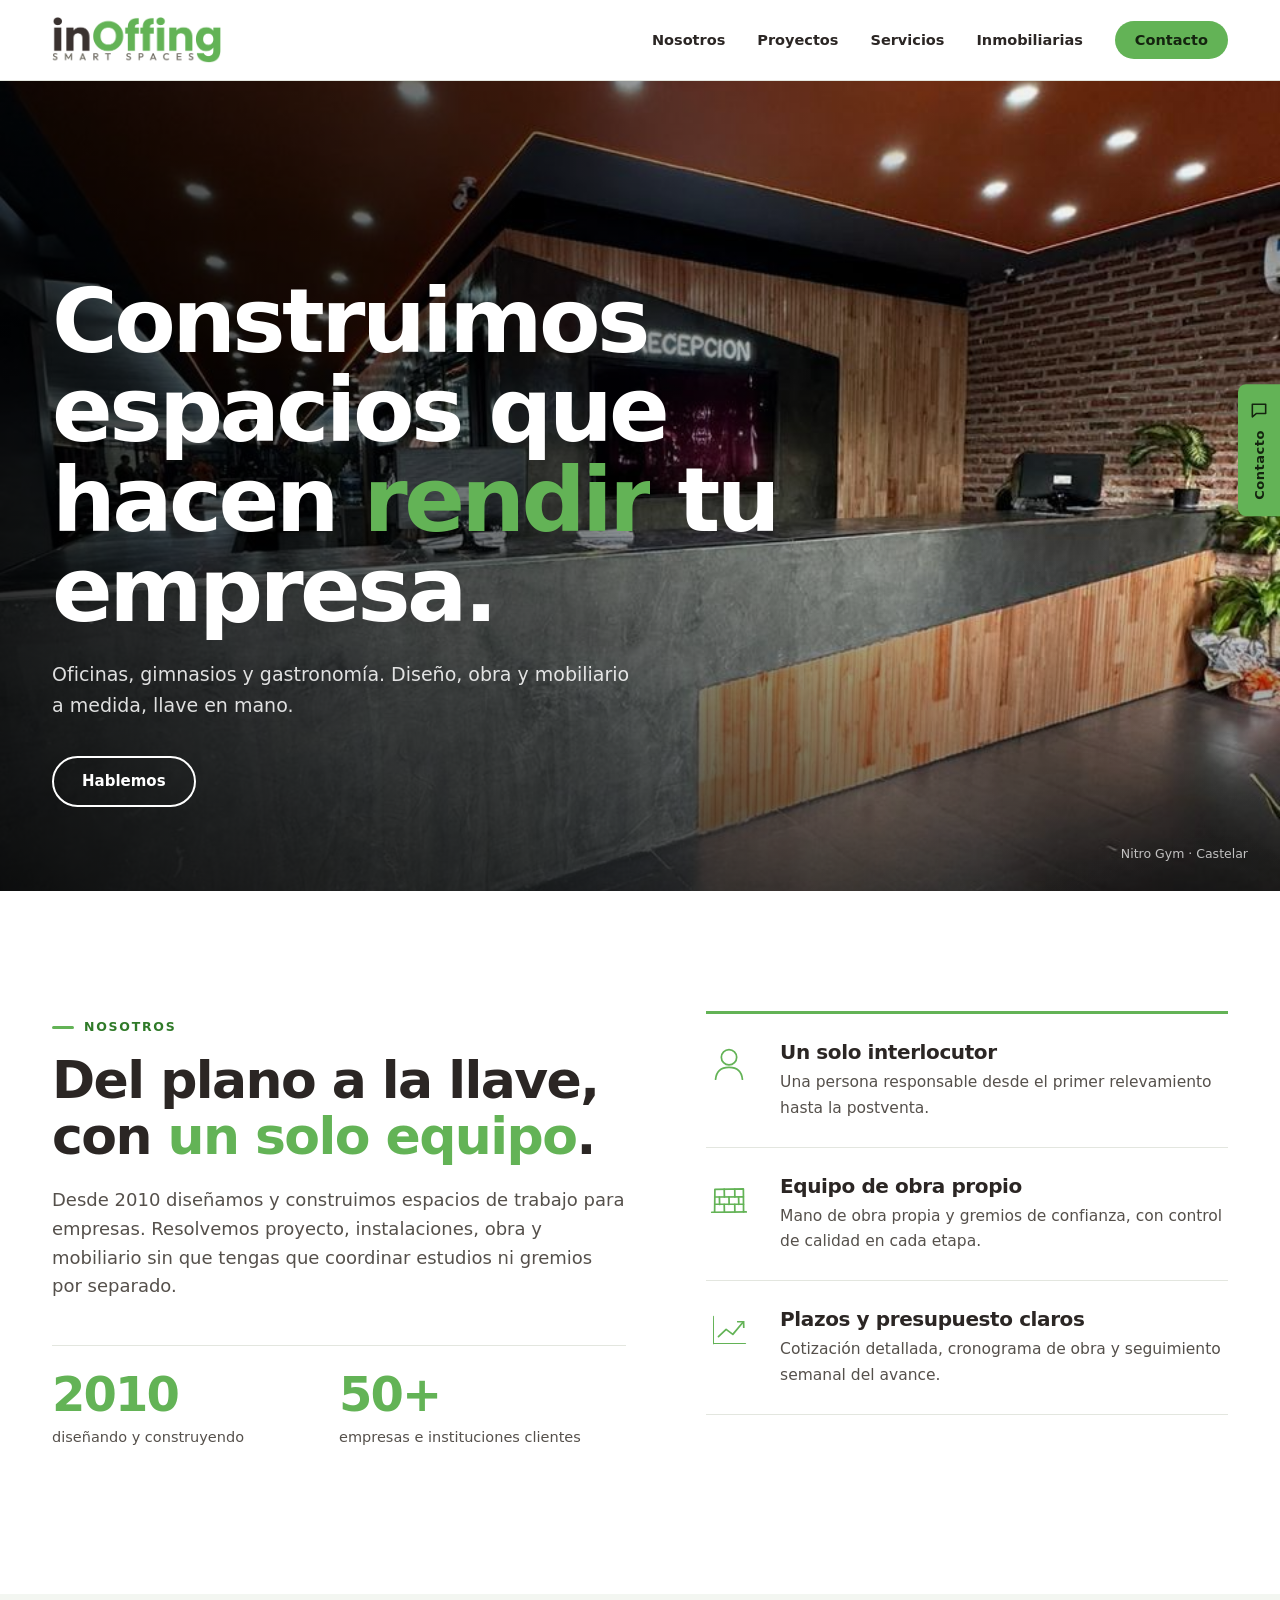
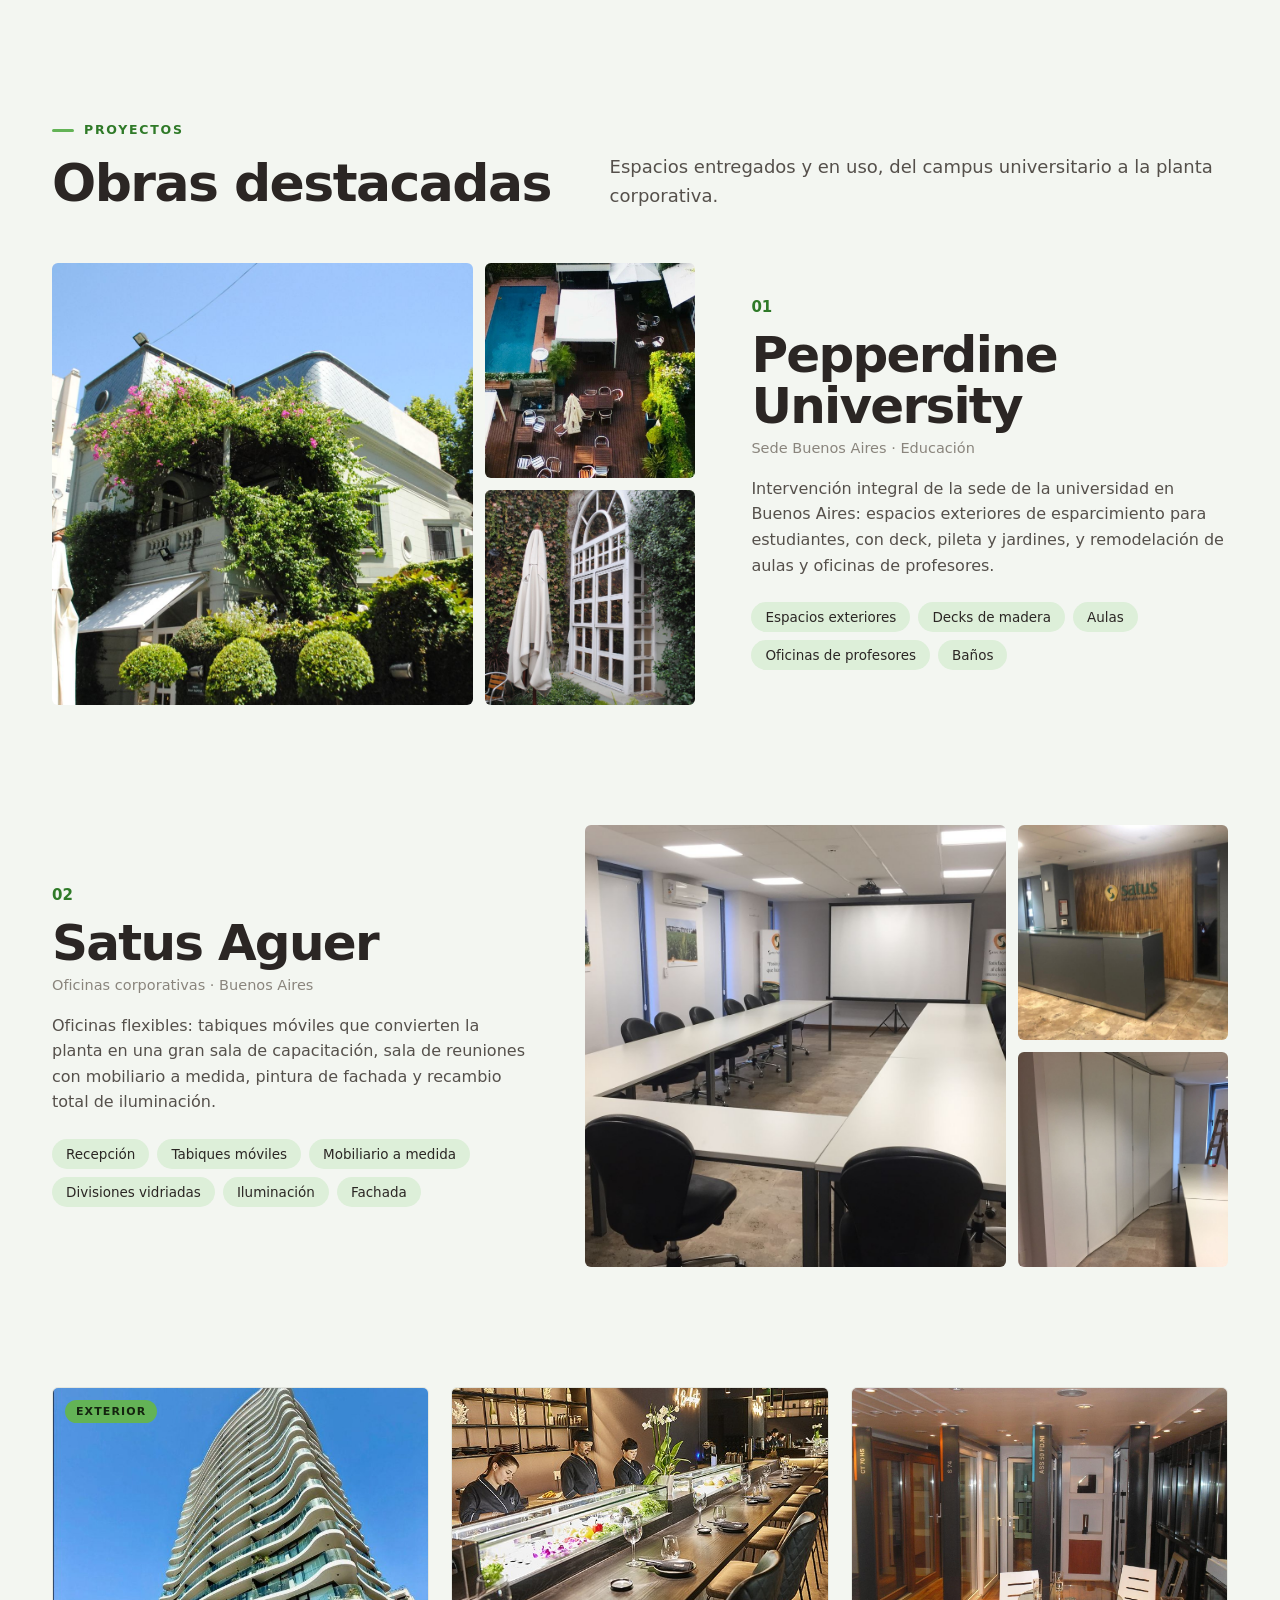
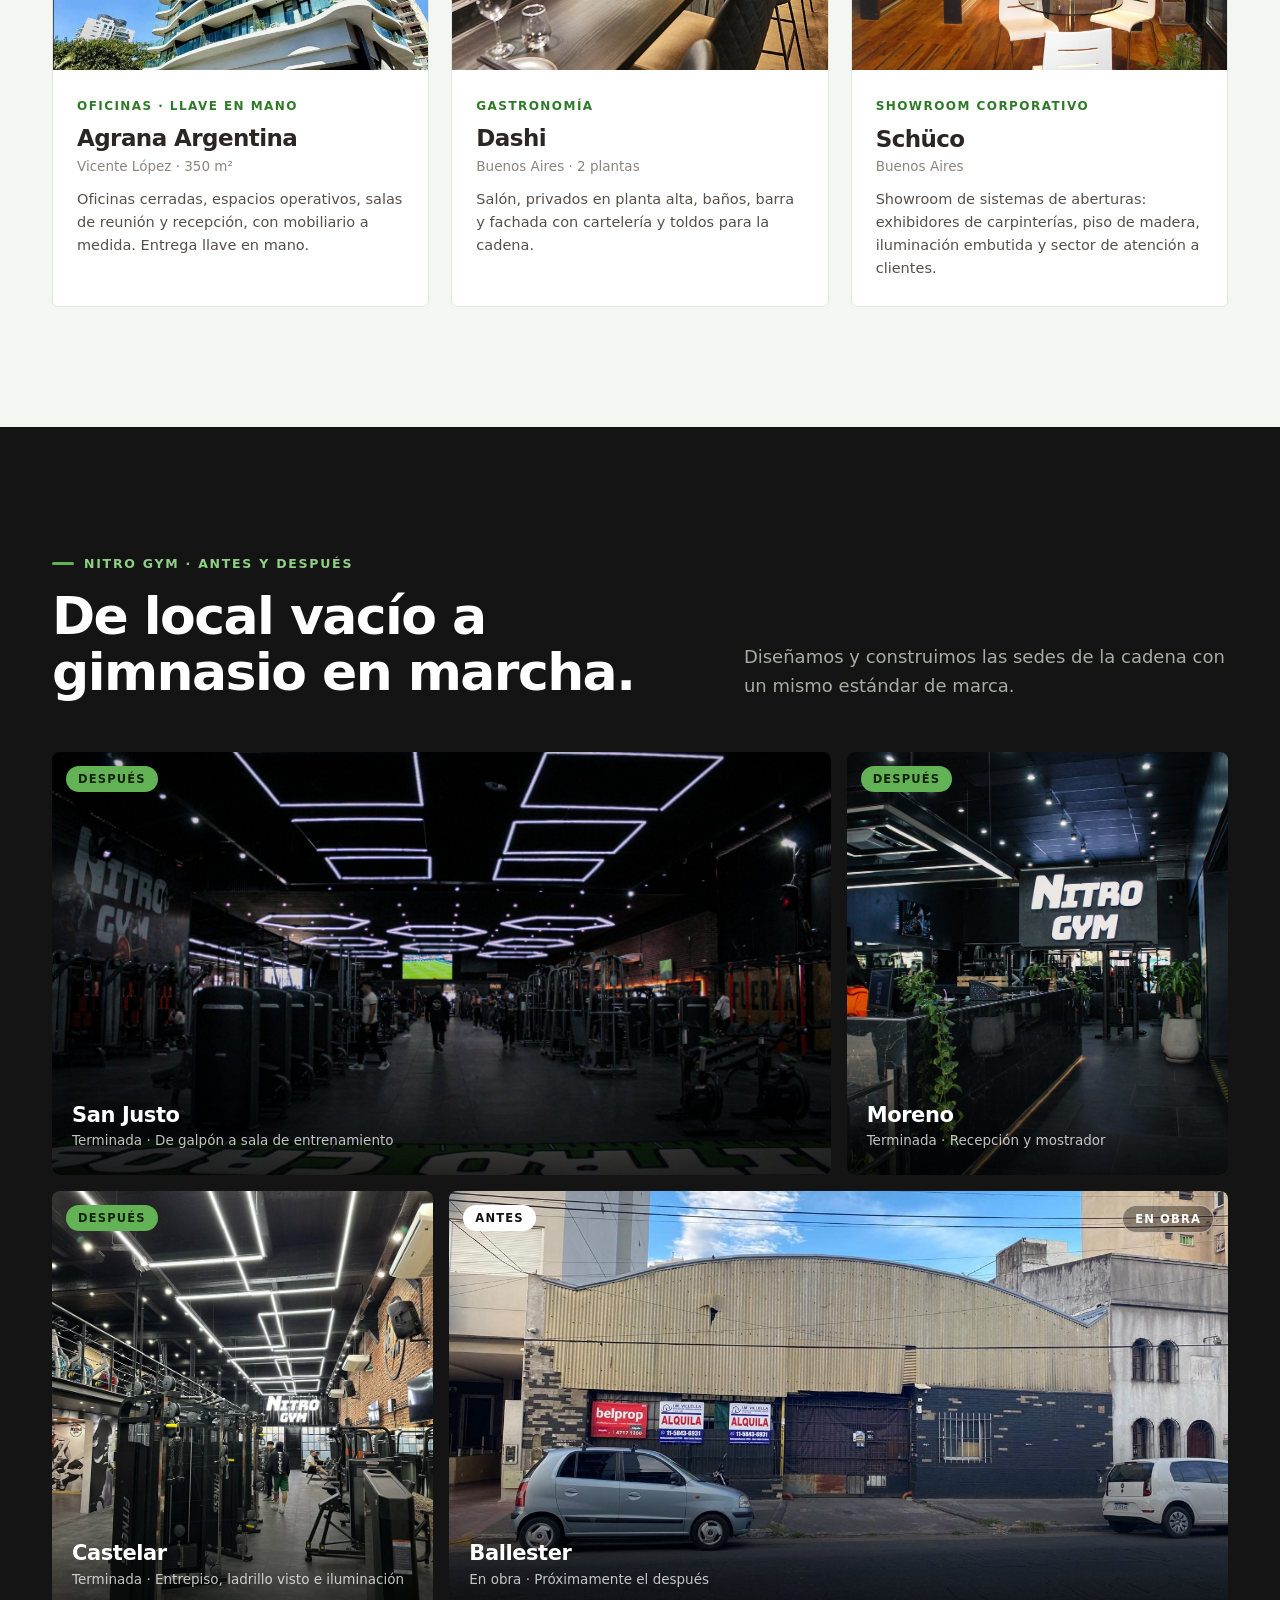
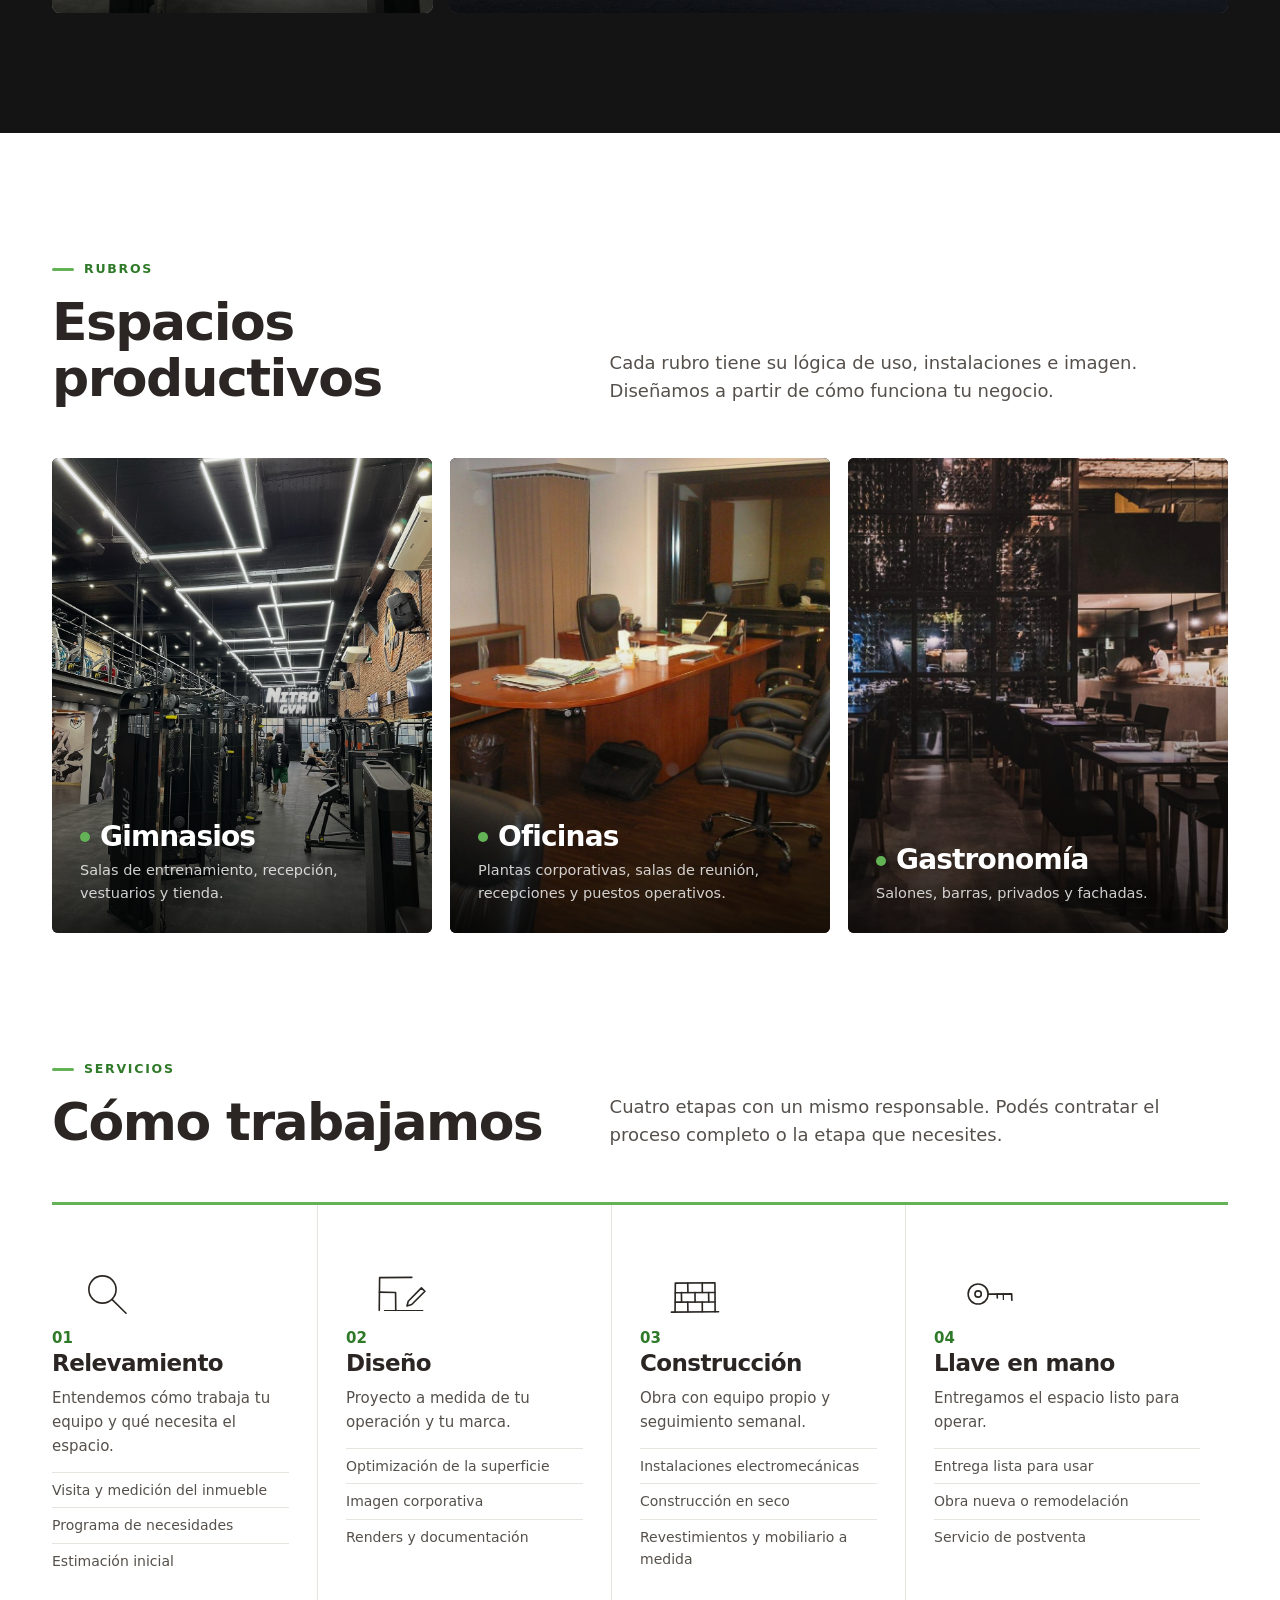
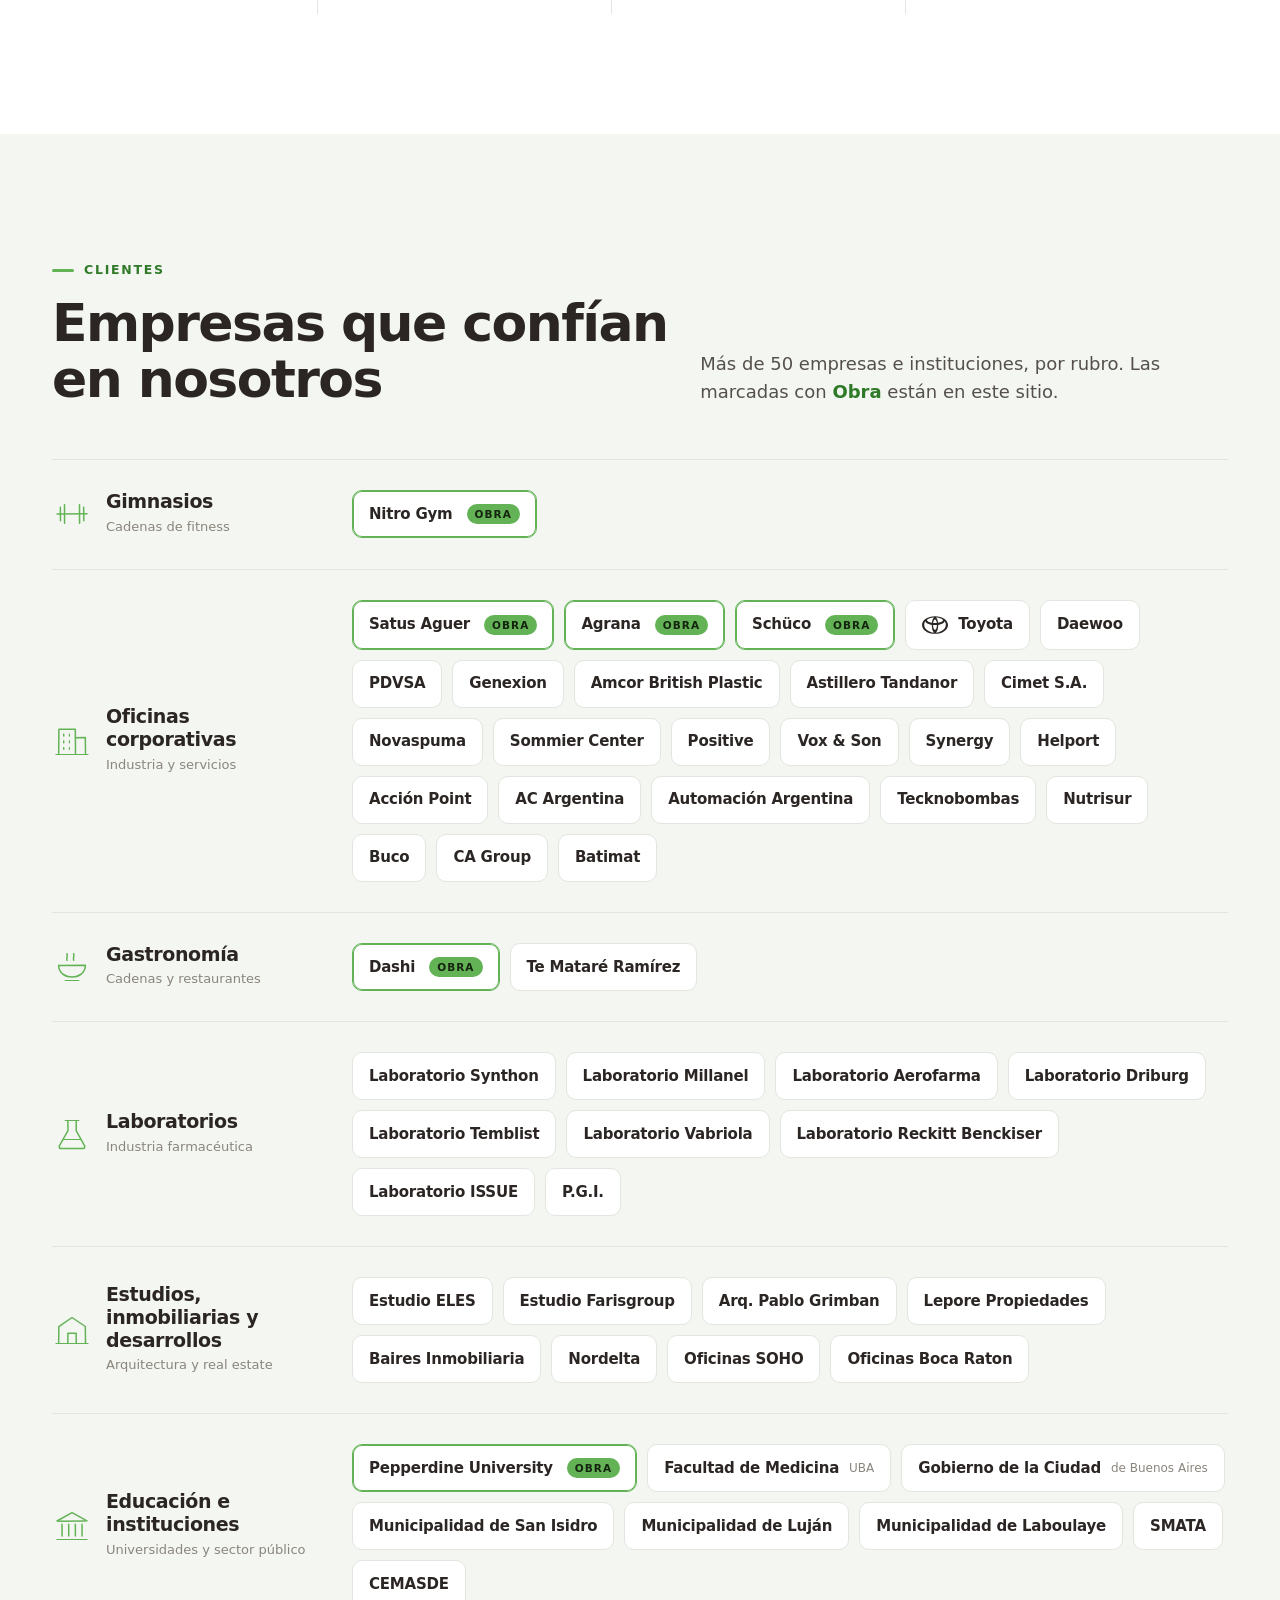
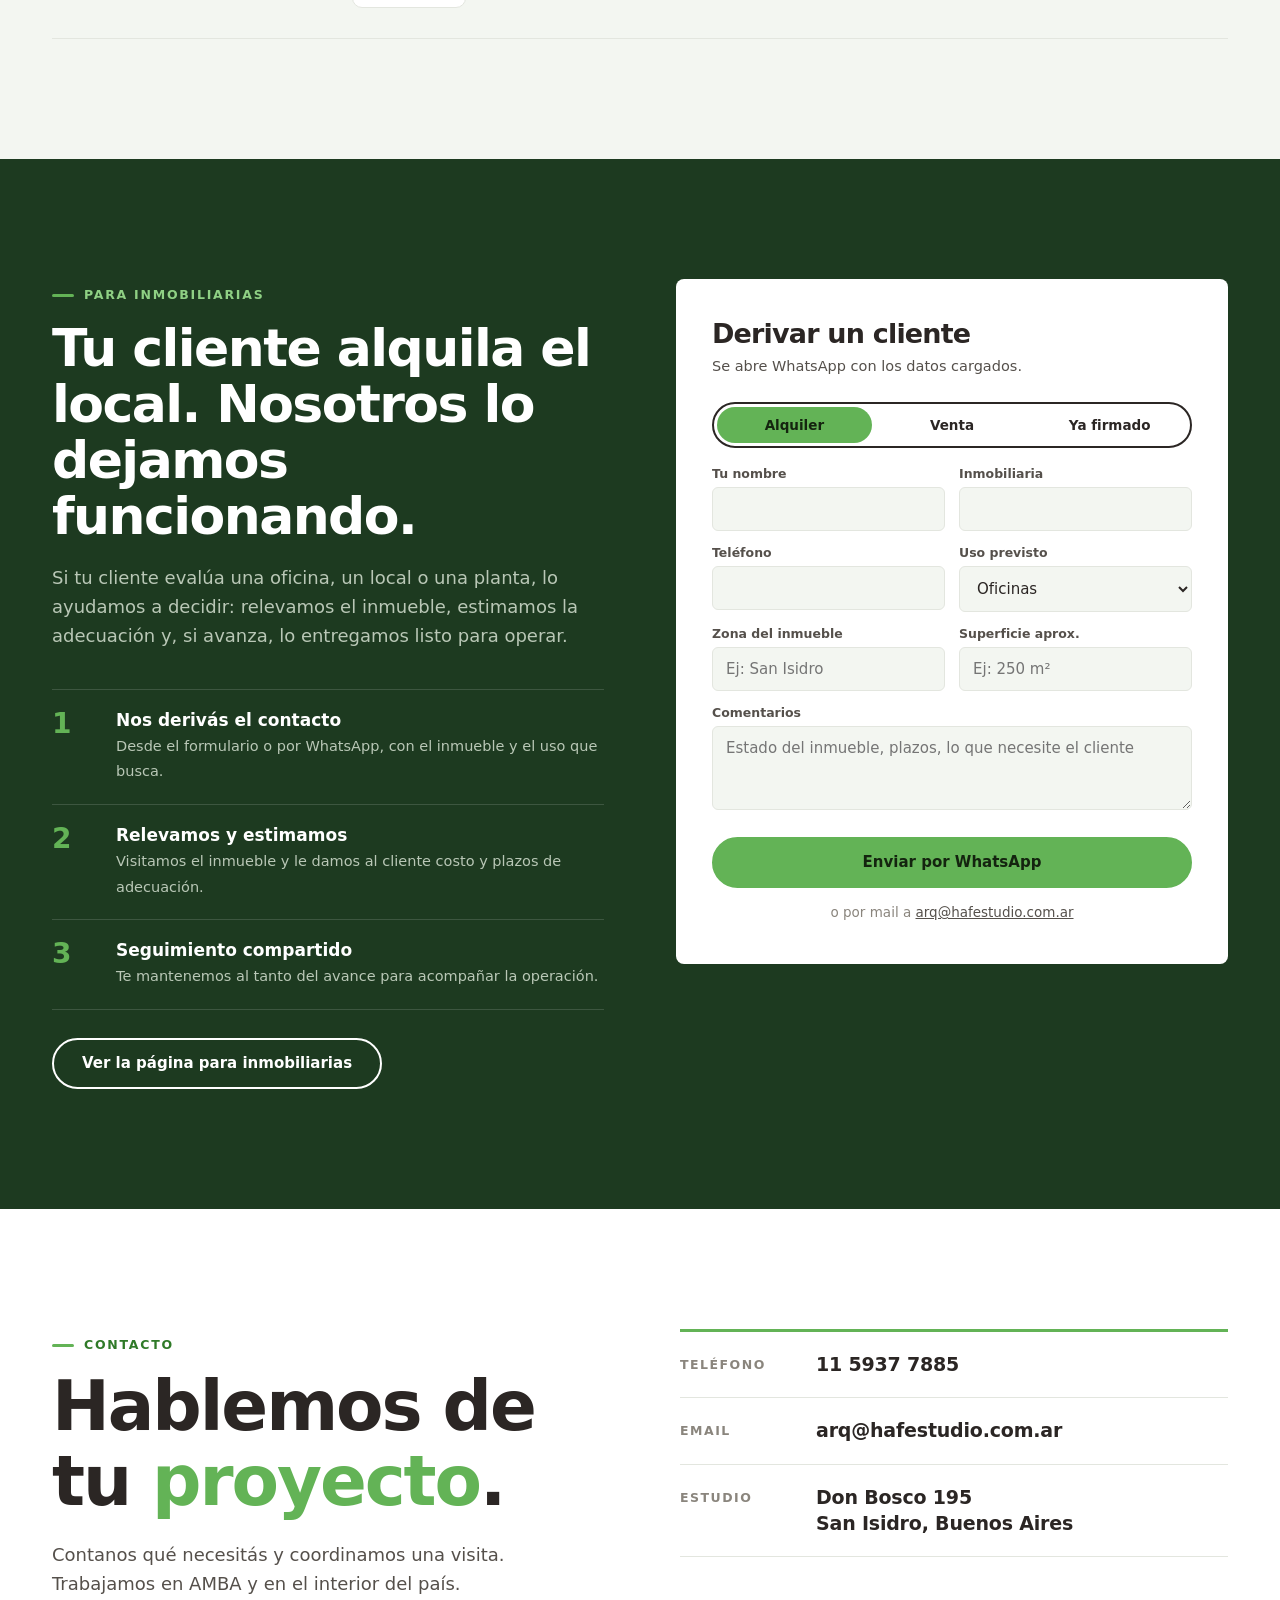
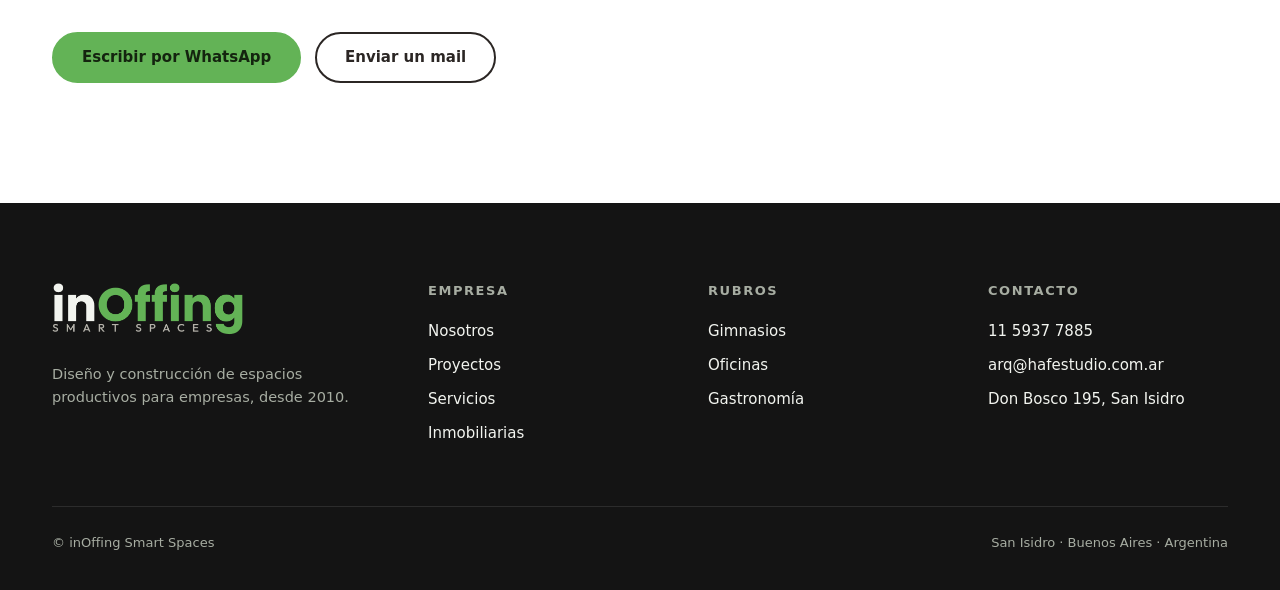
==== commit 552c57ad: "Página para inmobiliarias, estilos en archivo compartido y fotos con zoom sobrio Co-Authored-By: Cla" ====
--- a/index.html
+++ b/index.html
@@ -43,354 +43,7 @@
 <link rel="icon" href="img/favicon.ico" sizes="any">
 <link rel="icon" type="image/png" sizes="192x192" href="img/favicon.png">
 <link rel="apple-touch-icon" href="img/apple-touch-icon.png">
-<style>
-:root{
-  --bg:#FFFFFF;
-  --bg-2:#F3F6F1;
-  --ink:#2B2624;
-  --ink-2:#55504B;
-  --ink-3:#8A857D;
-  --line:#E3E6DF;
-  --green:#63B356;
-  --green-2:#2F7A28;
-  --green-3:#DDEFD9;
-  --on-green:#14240F;
-  --logo-ink:#3A3230;
-  --logo-gray:#6B675D;
-  --dark:#141414;
-  --forest:#1D3A20;
-  --on-dark:#F2F4EF;
-  --on-dark-2:#A7ADA2;
-  --dark-line:#2C2C2C;
-  --display:'Poppins',system-ui,sans-serif;
-  --sans:'Inter',system-ui,-apple-system,sans-serif;
-  color-scheme:light;
-}
-@media (prefers-color-scheme:dark){
-  :root:not([data-theme="light"]){
-    --bg:#111311;--bg-2:#181C18;--ink:#EEF1EC;--ink-2:#BAC0B5;--ink-3:#858C80;--line:#283028;
-    --green-2:#7FCB72;--green-3:#1E3320;--logo-ink:#EEF1EC;--logo-gray:#A7ADA2;
-    --dark:#0A0B0A;--forest:#132915;--dark-line:#262926;
-    color-scheme:dark;
-  }
-}
-:root[data-theme="dark"]{
-  --bg:#111311;--bg-2:#181C18;--ink:#EEF1EC;--ink-2:#BAC0B5;--ink-3:#858C80;--line:#283028;
-  --green-2:#7FCB72;--green-3:#1E3320;--logo-ink:#EEF1EC;--logo-gray:#A7ADA2;
-  --dark:#0A0B0A;--forest:#132915;--dark-line:#262926;
-  color-scheme:dark;
-}
-*{box-sizing:border-box;margin:0;padding:0}
-html{scroll-behavior:smooth;-webkit-text-size-adjust:100%}
-body{background:var(--bg);color:var(--ink);font-family:var(--sans);font-size:16px;line-height:1.6;-webkit-font-smoothing:antialiased;overflow-x:hidden}
-img{display:block;max-width:100%}
-a{color:inherit}
-button{font:inherit;color:inherit}
-.wrap{max-width:1240px;margin:0 auto;padding:0 32px}
-@media (max-width:600px){.wrap{padding:0 18px}}
-
-.eyebrow{font:600 12.5px/1 var(--sans);letter-spacing:.14em;text-transform:uppercase;color:var(--green-2);display:inline-flex;align-items:center;gap:10px;margin-bottom:18px}
-.eyebrow::before{content:"";width:22px;height:3px;border-radius:2px;background:var(--green)}
-.h2{font-family:var(--display);font-weight:700;font-size:clamp(32px,4.2vw,52px);line-height:1.08;letter-spacing:-.03em}
-.h2 .g{color:var(--green)}
-.lead{font-size:18px;color:var(--ink-2);max-width:54ch}
-.pill{display:inline-flex;align-items:center;gap:10px;font:600 15px/1 var(--display);padding:16px 28px;border-radius:999px;text-decoration:none;border:2px solid currentColor;background:transparent;cursor:pointer;transition:background .2s,color .2s,border-color .2s,transform .2s}
-.pill:hover{transform:translateY(-1px)}
-.pill-light{color:#fff}
-.pill-light:hover{background:#fff;color:#111;border-color:#fff}
-.pill-dark{color:var(--ink)}
-.pill-dark:hover{background:var(--ink);color:var(--bg);border-color:var(--ink)}
-.pill-green{background:var(--green);border-color:var(--green);color:var(--on-green)}
-.pill-green:hover{background:#74C267;border-color:#74C267}
-.pill svg{width:16px;height:16px}
-.sec{padding:120px 0}
-@media (max-width:760px){.sec{padding:80px 0}}
-.head{display:flex;justify-content:space-between;align-items:flex-end;gap:32px;margin-bottom:52px}
-@media (max-width:760px){.head{flex-direction:column;align-items:flex-start;gap:18px;margin-bottom:36px}}
-.sk{fill:none;stroke:currentColor;stroke-width:1.8;stroke-linecap:round;stroke-linejoin:round;filter:url(#rough)}
-
-/* LOGO */
-.logo{display:inline-flex;text-decoration:none;line-height:0}
-.logo img{height:46px;width:auto}
-footer .logo img{height:52px}
-@media (max-width:600px){.nav .logo img{height:40px}}
-.logo b{font:700 27px/1 var(--display);letter-spacing:-.035em;color:var(--logo-ink)}
-.logo b span{color:var(--green)}
-.logo small{font:700 8.5px/1 var(--display);letter-spacing:.2em;color:var(--logo-gray);margin-top:5px;padding-left:1px}
-
-/* HEADER */
-.nav{position:sticky;top:0;z-index:60;background:var(--bg);border-bottom:1px solid var(--line)}
-.nav .wrap{display:flex;align-items:center;justify-content:space-between;height:80px;gap:24px}
-.nav ul{display:flex;list-style:none;gap:32px;align-items:center}
-.nav ul a{text-decoration:none;font:600 14.5px var(--display);color:var(--ink)}
-.nav ul a:hover{color:var(--green-2)}
-.nav ul a.cta{background:var(--green);color:var(--on-green);padding:11px 20px;border-radius:999px}
-.nav ul a.cta:hover{background:#74C267;color:var(--on-green)}
-.burger{display:none;background:none;border:0;cursor:pointer;padding:8px}
-.burger svg{width:26px;height:26px}
-@media (max-width:980px){
-  .burger{display:block}
-  .nav ul{display:none;position:absolute;top:80px;left:0;right:0;background:var(--bg);flex-direction:column;align-items:stretch;gap:0;padding:8px 18px 20px;border-bottom:1px solid var(--line)}
-  .nav ul.open{display:flex}
-  .nav ul a{display:block;padding:14px 0;border-bottom:1px solid var(--line);font-size:17px}
-  .nav ul a.cta{margin-top:14px;text-align:center;border:0}
-}
-
-/* HERO */
-.hero{position:relative;min-height:min(90vh,840px);display:flex;align-items:flex-end;color:#fff;overflow:hidden;background:#111}
-.hero>img{position:absolute;inset:0;width:100%;height:100%;object-fit:cover;object-position:50% 44%}
-.hero::after{content:"";position:absolute;inset:0;background:linear-gradient(90deg,rgba(0,0,0,.78) 0%,rgba(0,0,0,.5) 42%,rgba(0,0,0,.05) 78%),linear-gradient(0deg,rgba(0,0,0,.6) 0%,rgba(0,0,0,0) 45%)}
-.hero .wrap{position:relative;z-index:1;width:100%;padding-bottom:84px;padding-top:120px}
-.badge{display:inline-flex;align-items:center;gap:10px;font:600 13px var(--display);padding:8px 16px 8px 8px;border-radius:999px;background:rgba(255,255,255,.12);backdrop-filter:blur(8px);-webkit-backdrop-filter:blur(8px);border:1px solid rgba(255,255,255,.22);margin-bottom:26px}
-.badge i{font-style:normal;background:var(--green);color:var(--on-green);padding:5px 11px;border-radius:999px;font-size:11.5px;letter-spacing:.06em;text-transform:uppercase}
-.hero h1{font-family:var(--display);font-weight:700;font-size:clamp(44px,7vw,94px);line-height:1;letter-spacing:-.04em;max-width:12ch;margin-bottom:24px}
-.hero h1 .g{color:var(--green)}
-.hero p{font-size:19px;max-width:48ch;color:rgba(255,255,255,.86);margin-bottom:36px}
-.ctas{display:flex;gap:14px;flex-wrap:wrap}
-.hero-cap{position:absolute;right:32px;bottom:30px;z-index:1;font:500 12.5px var(--sans);color:rgba(255,255,255,.72)}
-@media (max-width:760px){.hero{min-height:680px}.hero::after{background:linear-gradient(0deg,rgba(0,0,0,.9) 0%,rgba(0,0,0,.66) 60%,rgba(0,0,0,.4) 100%)}.hero .wrap{padding-bottom:60px}.hero-cap{display:none}}
-
-/* NITRO BAND (caso cadena) */
-.band{display:grid;grid-template-columns:1fr 1fr;min-height:560px}
-.band-img{position:relative;overflow:hidden}
-.band-img img{position:absolute;inset:0;width:100%;height:100%;object-fit:cover}
-.band-body{background:var(--dark);color:var(--on-dark);padding:88px 72px;display:flex;flex-direction:column;justify-content:center}
-.band-body .eyebrow{color:#8FD184}
-.band-body .h2{color:#fff;margin-bottom:18px}
-.band-body p{color:var(--on-dark-2);margin-bottom:30px;max-width:46ch}
-.sedes{list-style:none;border-top:1px solid var(--dark-line);max-width:460px}
-.sedes li{display:flex;justify-content:space-between;padding:15px 0;border-bottom:1px solid var(--dark-line);font:600 17px var(--display)}
-.sedes li span{font:600 12px var(--sans);letter-spacing:.12em;text-transform:uppercase;color:var(--on-dark-2);align-self:center}
-.sedes li span.on{color:#8FD184}
-@media (max-width:900px){.band{grid-template-columns:1fr}.band-img{aspect-ratio:4/3}.band-body{padding:56px 22px}}
-
-/* PROYECTOS DESTACADOS */
-.feat{display:grid;grid-template-columns:1.35fr 1fr;gap:56px;align-items:center;margin-bottom:120px}
-.feat:last-of-type{margin-bottom:0}
-.feat.rev{grid-template-columns:1fr 1.35fr}
-.feat.rev .feat-media{order:2}
-.feat-media{display:grid;grid-template-columns:2fr 1fr;grid-template-rows:1fr 1fr;gap:12px;aspect-ratio:16/11}
-.feat-media figure{position:relative;overflow:hidden;border-radius:6px;background:var(--bg-2)}
-.feat-media figure:first-child{grid-row:1/3}
-.feat-media img{position:absolute;inset:0;width:100%;height:100%;object-fit:cover;transition:transform .8s}
-.feat-media figure:hover img{transform:scale(1.04)}
-.feat-body .num{font:700 15px var(--display);color:var(--green-2);margin-bottom:14px;display:block}
-.feat-body h3{font:700 clamp(34px,4vw,50px)/1.02 var(--display);letter-spacing:-.035em;margin-bottom:8px}
-.feat-body .loc{font:500 14.5px var(--sans);color:var(--ink-3);margin-bottom:20px;display:block}
-.feat-body p{color:var(--ink-2);margin-bottom:24px}
-.scope{list-style:none;display:flex;flex-wrap:wrap;gap:8px}
-.scope li{font:500 13.5px var(--sans);padding:7px 14px;border-radius:999px;background:var(--green-3);color:var(--ink)}
-@media (max-width:960px){.feat,.feat.rev{grid-template-columns:1fr;gap:28px;margin-bottom:80px}.feat.rev .feat-media{order:0}.feat-media{aspect-ratio:4/3.4}}
-@media (max-width:520px){.feat-media{grid-template-columns:1fr 1fr;grid-template-rows:auto auto;aspect-ratio:auto}.feat-media figure:first-child{grid-column:1/3;grid-row:auto;aspect-ratio:4/3}.feat-media figure{aspect-ratio:1}}
-
-.more{display:grid;grid-template-columns:repeat(3,1fr);gap:22px;margin-top:120px}
-.card{display:flex;flex-direction:column;background:var(--bg);border:1px solid var(--line);border-radius:6px;overflow:hidden}
-.card-img{aspect-ratio:4/3;overflow:hidden;position:relative}
-.card-img img{position:absolute;inset:0;width:100%;height:100%;object-fit:cover;transition:transform .8s}
-.card:hover .card-img img{transform:scale(1.04)}
-.card-body{padding:22px 24px 26px}
-.card-body .rub{font:600 12px var(--sans);letter-spacing:.12em;text-transform:uppercase;color:var(--green-2)}
-.card-body h3{font:700 23px/1.15 var(--display);letter-spacing:-.025em;margin:8px 0 4px}
-.card-body .loc{font-size:13.5px;color:var(--ink-3);display:block;margin-bottom:10px}
-.card-body p{font-size:14.5px;color:var(--ink-2)}
-@media (max-width:960px){.more{grid-template-columns:1fr 1fr;margin-top:80px}}
-@media (max-width:600px){.more{grid-template-columns:1fr}}
-
-/* VALUE */
-.value{display:grid;grid-template-columns:1.1fr 1fr;gap:80px;align-items:start}
-.pillars{list-style:none;border-top:3px solid var(--green)}
-.pillars li{display:grid;grid-template-columns:56px 1fr;gap:18px;padding:26px 0;border-bottom:1px solid var(--line)}
-.pillars svg{width:46px;height:46px;color:var(--green)}
-.pillars b{display:block;font:700 20px/1.25 var(--display);letter-spacing:-.02em;margin-bottom:4px}
-.pillars span{color:var(--ink-2);font-size:15.5px}
-.figures{display:grid;grid-template-columns:repeat(2,1fr);margin-top:44px;border-top:1px solid var(--line)}
-.figures div{padding:24px 0}
-.figures b{display:block;font:700 48px/1 var(--display);letter-spacing:-.04em;margin-bottom:6px;color:var(--green)}
-.figures span{font-size:14.5px;color:var(--ink-2)}
-@media (max-width:900px){.value{grid-template-columns:1fr;gap:48px}}
-
-.card-img.swap{cursor:pointer;outline:none}
-.card-img.swap .in{opacity:0;transition:opacity .45s ease,transform .8s}
-.card-img.swap:hover .in,.card-img.swap:focus-visible .in,.card-img.swap.show .in{opacity:1}
-.swap-tag{position:absolute;top:12px;left:12px;z-index:2;font:600 11px var(--sans);letter-spacing:.1em;text-transform:uppercase;padding:5px 11px;border-radius:999px;background:var(--green);color:var(--on-green)}
-.swap-tag .a{display:none}
-.card-img.swap:hover .swap-tag,.card-img.swap.show .swap-tag,.card-img.swap:focus-visible .swap-tag{background:#fff;color:#111}
-.card-img.swap:hover .swap-tag .d,.card-img.swap.show .swap-tag .d,.card-img.swap:focus-visible .swap-tag .d{display:none}
-.card-img.swap:hover .swap-tag .a,.card-img.swap.show .swap-tag .a,.card-img.swap:focus-visible .swap-tag .a{display:inline}
-/* ANTES / DESPUES */
-.ad{background:var(--dark);color:var(--on-dark)}
-.ad .h2{color:#fff}
-.ad .lead{color:var(--on-dark-2)}
-.ad .eyebrow{color:#8FD184}
-.ad-grid{display:grid;grid-template-columns:repeat(3,1fr);grid-auto-rows:clamp(340px,33vw,470px);gap:16px}
-.ad-card{position:relative;border-radius:8px;overflow:hidden;background:#222;cursor:pointer;outline:none}
-.ad-card.wide{grid-column:span 2}
-.ad-card img{position:absolute;inset:0;width:100%;height:100%;object-fit:cover;transition:opacity .45s ease,transform .8s ease}
-.ad-card .antes{opacity:0}
-.ad-card:hover .antes,.ad-card:focus-visible .antes,.ad-card.show .antes{opacity:1}
-.ad-card:hover img,.ad-card.show img{transform:scale(1.03)}
-.ad-card::after{content:"";position:absolute;inset:0;background:linear-gradient(0deg,rgba(0,0,0,.78) 0%,rgba(0,0,0,0) 45%);pointer-events:none}
-.ad-tag{position:absolute;top:14px;left:14px;z-index:2;font:600 11.5px var(--sans);letter-spacing:.1em;text-transform:uppercase;padding:6px 12px;border-radius:999px;background:var(--green);color:var(--on-green);transition:background .3s,color .3s}
-.ad-tag .a{display:none}
-.ad-card:hover .ad-tag,.ad-card:focus-visible .ad-tag,.ad-card.show .ad-tag{background:#fff;color:#111}
-.ad-card:hover .ad-tag .d,.ad-card:focus-visible .ad-tag .d,.ad-card.show .ad-tag .d{display:none}
-.ad-card:hover .ad-tag .a,.ad-card:focus-visible .ad-tag .a,.ad-card.show .ad-tag .a{display:inline}
-.ad-body{position:absolute;left:0;right:0;bottom:0;z-index:2;padding:20px 20px 22px}
-.ad-body b{display:block;font:700 21px/1.15 var(--display);letter-spacing:-.02em;color:#fff}
-.ad-body span{font-size:13.5px;color:rgba(255,255,255,.75)}
-.ad-card.pend .ad-tag{background:#fff;color:#111}
-.ad-card.pend .soon{position:absolute;top:14px;right:14px;z-index:2;font:600 11.5px var(--sans);letter-spacing:.1em;text-transform:uppercase;padding:6px 12px;border-radius:999px;border:1px solid rgba(255,255,255,.5);color:#fff;background:rgba(0,0,0,.35)}
-.ad-hint{margin-top:22px;font-size:13.5px;color:var(--on-dark-2);display:flex;align-items:center;gap:8px}
-.ad-hint svg{width:16px;height:16px;color:#8FD184}
-@media (max-width:760px){.ad-grid{grid-template-columns:1fr;grid-auto-rows:auto}.ad-card.wide{grid-column:auto;aspect-ratio:3/2}.ad-card{aspect-ratio:4/5}}
-
-/* RUBROS */
-.rubros{display:grid;grid-template-columns:repeat(3,1fr);gap:18px}
-.rubro{position:relative;aspect-ratio:4/5;border-radius:6px;overflow:hidden;background:#111;color:#fff}
-.rubro img{position:absolute;inset:0;width:100%;height:100%;object-fit:cover;transition:transform .8s}
-.rubro:hover img{transform:scale(1.05)}
-.rubro::after{content:"";position:absolute;inset:0;background:linear-gradient(0deg,rgba(0,0,0,.82) 0%,rgba(0,0,0,.05) 60%)}
-.rubro-body{position:absolute;left:0;right:0;bottom:0;padding:28px;z-index:1}
-.rubro-body h3{font:700 28px/1.1 var(--display);letter-spacing:-.03em;margin-bottom:6px;display:flex;align-items:center;gap:10px}
-.rubro-body h3::before{content:"";width:10px;height:10px;border-radius:50%;background:var(--green)}
-.rubro-body p{font-size:14.5px;color:rgba(255,255,255,.8)}
-@media (max-width:860px){.rubros{grid-template-columns:1fr}.rubro{aspect-ratio:16/10}}
-
-/* MODELO */
-.modelo{display:grid;grid-template-columns:repeat(4,1fr);border-top:3px solid var(--green)}
-.paso{padding:36px 28px 36px 0;border-right:1px solid var(--line);margin-right:28px}
-.paso:last-child{border-right:0;margin-right:0}
-.paso .n{font:700 15px var(--display);color:var(--green-2)}
-.paso svg{width:58px;height:58px;color:var(--ink);margin:24px 0 20px}
-.paso h3{font:700 23px/1.1 var(--display);letter-spacing:-.025em;margin-bottom:10px}
-.paso p{color:var(--ink-2);font-size:15px;margin-bottom:14px}
-.paso ul{list-style:none;font-size:14px;color:var(--ink-2)}
-.paso li{padding:6px 0;border-top:1px solid var(--line)}
-@media (max-width:1000px){.modelo{grid-template-columns:1fr 1fr}.paso:nth-child(2){border-right:0;margin-right:0}.paso:nth-child(-n+2){border-bottom:1px solid var(--line)}}
-@media (max-width:600px){.modelo{grid-template-columns:1fr}.paso{border-right:0;margin-right:0;padding-right:0;border-bottom:1px solid var(--line)}.paso:last-child{border-bottom:0}}
-
-/* CLIENTES */
-.clientes{background:var(--bg-2)}
-.sector{display:grid;grid-template-columns:260px 1fr;gap:40px;padding:30px 0;border-top:1px solid var(--line);align-items:center}
-.sector:last-child{border-bottom:1px solid var(--line)}
-.sector-h{display:flex;align-items:center;gap:14px}
-.sector-h svg{width:40px;height:40px;color:var(--green);flex:none}
-.sector-h b{font:700 19px/1.2 var(--display);letter-spacing:-.02em;display:block}
-.sector-h span{font-size:13px;color:var(--ink-3)}
-.marks{display:flex;flex-wrap:wrap;gap:10px}
-.mark{display:inline-flex;align-items:center;gap:10px;background:var(--bg);border:1px solid var(--line);border-radius:10px;padding:11px 16px;font:600 15px/1.1 var(--display);letter-spacing:-.015em;color:var(--ink);text-decoration:none;min-height:48px;transition:border-color .2s}
-.mark small{font:500 12px var(--sans);color:var(--ink-3);letter-spacing:0}
-.mark.obra{border-color:var(--green);box-shadow:inset 0 0 0 1px var(--green)}
-.mark.obra::after{content:"Obra";font:600 10.5px var(--sans);letter-spacing:.1em;text-transform:uppercase;background:var(--green);color:var(--on-green);padding:4px 8px;border-radius:999px;margin-left:4px}
-a.mark:hover{border-color:var(--green-2)}
-.mark svg{width:26px;height:26px}
-@media (max-width:860px){.sector{grid-template-columns:1fr;gap:16px}}
-@media (max-width:520px){.mark{font-size:15px;padding:12px 14px;min-height:52px}}
-
-/* INMOBILIARIAS */
-.inmo{background:var(--forest);color:var(--on-dark)}
-.inmo .eyebrow{color:#8FD184}
-.inmo .h2{color:#fff}
-.inmo .lead{color:#B9C7B6;margin:20px 0 38px}
-.inmo-grid{display:grid;grid-template-columns:1fr 1fr;gap:72px;align-items:start}
-.steps{list-style:none}
-.steps li{display:grid;grid-template-columns:48px 1fr;gap:16px;padding:20px 0;border-top:1px solid rgba(255,255,255,.14)}
-.steps li:last-child{border-bottom:1px solid rgba(255,255,255,.14)}
-.steps .n{font:700 28px/1 var(--display);color:var(--green)}
-.steps b{display:block;font:600 17px var(--display);color:#fff;margin-bottom:3px}
-.steps span{font-size:14.5px;color:#B9C7B6}
-.form{background:var(--bg);color:var(--ink);padding:40px 36px;border-radius:8px}
-.form h3{font:700 27px/1.1 var(--display);letter-spacing:-.03em;margin-bottom:6px}
-.form>p{font-size:14.5px;color:var(--ink-2);margin-bottom:24px}
-.seg{display:flex;border:2px solid var(--ink);border-radius:999px;margin-bottom:18px;padding:3px;gap:3px}
-.seg button{flex:1;font:600 13.5px var(--display);padding:10px 8px;border:0;background:transparent;color:var(--ink);border-radius:999px;cursor:pointer}
-.seg button[aria-pressed="true"]{background:var(--green);color:var(--on-green)}
-.row{display:grid;grid-template-columns:1fr 1fr;gap:14px}
-.f{margin-bottom:14px}
-.f label{display:block;font:600 12.5px var(--sans);color:var(--ink-2);margin-bottom:6px}
-.f input,.f select,.f textarea{width:100%;font:15px var(--sans);color:var(--ink);background:var(--bg-2);border:1px solid var(--line);border-radius:6px;padding:12px 13px;outline:none;transition:border-color .15s}
-.f input:focus,.f select:focus,.f textarea:focus{border-color:var(--green)}
-.f textarea{resize:vertical;min-height:84px}
-.form .pill{width:100%;justify-content:center;margin-top:6px}
-.alt{text-align:center;margin-top:14px;font-size:13.5px;color:var(--ink-3)}
-.alt a{color:var(--ink-2)}
-.err{font-size:13px;color:#C0392B;margin-top:10px;display:none}
-@media (max-width:960px){.inmo-grid{grid-template-columns:1fr;gap:48px}}
-@media (max-width:520px){.row{grid-template-columns:1fr;gap:0}.form{padding:28px 20px}}
-
-/* CONTACTO */
-.contacto{display:grid;grid-template-columns:1fr 1fr;gap:80px;align-items:start}
-.contacto .h2{font-size:clamp(38px,5.4vw,70px);margin-bottom:22px}
-.datos{list-style:none;border-top:3px solid var(--green)}
-.datos li{display:grid;grid-template-columns:120px 1fr;gap:16px;padding:20px 0;border-bottom:1px solid var(--line);font:600 19px/1.35 var(--display);letter-spacing:-.01em}
-.datos li span{font:600 12.5px var(--sans);letter-spacing:.12em;text-transform:uppercase;color:var(--ink-3);padding-top:5px}
-.datos a{text-decoration:none}
-.datos a:hover{color:var(--green-2)}
-@media (max-width:900px){.contacto{grid-template-columns:1fr;gap:44px}.datos li{grid-template-columns:90px 1fr;font-size:17px}}
-
-/* FOOTER */
-footer{background:var(--dark);color:var(--on-dark);padding:80px 0 36px}
-.foot{display:grid;grid-template-columns:1.4fr 1fr 1fr 1fr;gap:40px;padding-bottom:56px;border-bottom:1px solid var(--dark-line)}
-footer .logo b{color:#fff}
-footer .logo small{color:var(--on-dark-2)}
-.foot p{color:var(--on-dark-2);font-size:14.5px;margin-top:20px;max-width:34ch}
-.foot h4{font:600 13px var(--sans);letter-spacing:.12em;text-transform:uppercase;color:var(--on-dark-2);margin-bottom:16px}
-.foot ul{list-style:none}
-.foot li{padding:5px 0;font-size:15px}
-.foot a{text-decoration:none;color:var(--on-dark)}
-.foot a:hover{color:var(--green)}
-.legal{display:flex;justify-content:space-between;gap:16px;flex-wrap:wrap;padding-top:26px;font-size:13px;color:var(--on-dark-2)}
-@media (max-width:900px){.foot{grid-template-columns:1fr 1fr}}
-@media (max-width:520px){.foot{grid-template-columns:1fr}}
-
-/* FLOATING TAB */
-.side{position:fixed;right:0;top:50%;transform:translateY(-50%);z-index:70;background:var(--green);color:var(--on-green);text-decoration:none;display:flex;flex-direction:column;align-items:center;gap:10px;padding:16px 11px;border-radius:8px 0 0 8px;box-shadow:0 6px 20px rgba(0,0,0,.18)}
-.side svg{width:20px;height:20px}
-.side span{writing-mode:vertical-rl;transform:rotate(180deg);font:600 13px var(--display);letter-spacing:.04em}
-.side:hover{background:#74C267}
-@media (max-width:760px){.side{top:auto;bottom:18px;right:18px;transform:none;border-radius:999px;padding:15px}.side span{display:none}.side svg{width:24px;height:24px}}
-
-/* MOVIMIENTO (solo con JS y sin "reducir movimiento"; todo entra de arriba hacia abajo) */
-.intro{display:none}
-.hero-glow{position:absolute;inset:0;z-index:1;pointer-events:none;opacity:0;transition:opacity .6s;background:radial-gradient(520px circle at var(--mx,70%) var(--my,40%),rgba(99,179,86,.22),transparent 60%)}
-.hero:hover .hero-glow{opacity:1}
-.hero .wrap{z-index:2}
-.nav{transition:transform .35s ease}
-.nav.nav-hide{transform:translateY(-100%)}
-.modelo{border-top-color:var(--line);position:relative}
-.modelo::before{content:"";position:absolute;left:0;right:0;top:-3px;height:3px;background:var(--green);transform-origin:0 50%;transform:scaleX(1)}
-.w{display:inline-block;overflow:hidden;vertical-align:top;padding-bottom:.12em;margin-bottom:-.12em}
-.wi{display:inline-block}
-
-.m .intro{position:fixed;inset:0;z-index:200;background:var(--dark);display:none;align-items:center;justify-content:center;cursor:pointer;transition:transform .7s cubic-bezier(.7,0,.2,1)}
-.m.m-intro .intro{display:flex}
-.intro-in{position:relative;width:min(360px,76vw);aspect-ratio:756/206}
-.intro-in img{position:absolute;inset:0;width:100%;height:100%;opacity:0;transform:translateY(-34%);transition:opacity .4s,transform .6s cubic-bezier(.2,.8,.2,1);transition-delay:calc(var(--k)*85ms)}
-.intro-in img.sub{transform:translateY(-12%);transition-duration:.6s,.7s}
-.intro.go .intro-in img{opacity:1;transform:none}
-.intro.out{transform:translateY(-100%)}
-.m.m-intro body{overflow:hidden}
-
-.m .reveal{opacity:0;transform:translateY(-26px)}
-.m .reveal.in{opacity:1;transform:none;transition:opacity .7s ease var(--rd,0ms),transform .8s cubic-bezier(.2,.8,.2,1) var(--rd,0ms)}
-.m [data-split]:not(.split-ready){opacity:0}
-.m [data-split] .wi{transform:translateY(-110%);opacity:0;transition:transform .8s cubic-bezier(.2,.8,.2,1),opacity .5s;transition-delay:calc(var(--rd,0ms) + var(--i)*45ms)}
-.m [data-split].in .wi,.m.hero-go .hero h1 .wi{transform:none;opacity:1}
-.m .hero h1 .wi{transition-delay:calc(var(--i)*70ms)}
-.m [data-hero-in]{opacity:0;transform:translateY(-18px);transition:opacity .7s,transform .8s cubic-bezier(.2,.8,.2,1);transition-delay:calc(.45s + var(--hd)*.15s)}
-.m.hero-go [data-hero-in]{opacity:1;transform:none}
-.m .hero>img{transform:scale(1.07);transition:transform 2.2s cubic-bezier(.2,.8,.2,1)}
-.m.hero-go .hero>img{transform:none}
-.m [data-scrub] .wi{opacity:.28}
-.m [data-scrub] .wi.lit{opacity:1}
-.m [data-scrub] .w{overflow:visible}
-.m [data-progress]::before{transform:scaleX(var(--p,0))}
-.m [data-progress] .paso .n{transition:color .3s}
-.m [data-progress] .paso:not(.on) .n{color:var(--ink-3)}
-.magnetic{will-change:transform}
-.m .magnetic{transition:transform .25s cubic-bezier(.2,.8,.2,1),background .2s,color .2s,border-color .2s}
-@media (prefers-reduced-motion:reduce){.nav{transition:none}.hero-glow{display:none}}
-</style>
+<link rel="stylesheet" href="css/site.css">
 </head>
 <body>
 <div class="intro" data-intro aria-hidden="true"><div class="intro-in"><img src="img/intro/l0.png" alt="" style="--k:0"><img src="img/intro/l1.png" alt="" style="--k:1"><img src="img/intro/l2.png" alt="" style="--k:2"><img src="img/intro/l3.png" alt="" style="--k:3"><img src="img/intro/l4.png" alt="" style="--k:4"><img src="img/intro/l5.png" alt="" style="--k:5"><img src="img/intro/l6.png" alt="" style="--k:6"><img src="img/intro/l7.png" alt="" style="--k:7"><img class="sub" src="img/intro/sub.png" alt="" style="--k:9"></div></div>
@@ -408,7 +61,7 @@
       <li><a href="#nosotros">Nosotros</a></li>
       <li><a href="#proyectos">Proyectos</a></li>
       <li><a href="#servicios">Servicios</a></li>
-      <li><a href="#inmobiliarias">Inmobiliarias</a></li>
+      <li><a href="inmobiliarias.html">Inmobiliarias</a></li>
       <li><a href="#contacto" class="cta">Contacto</a></li>
     </ul>
     <button class="burger" id="burger" aria-label="Abrir menú" aria-expanded="false"><svg viewBox="0 0 24 24" fill="none" stroke="currentColor" stroke-width="2" stroke-linecap="round"><path d="M4 7h16M4 12h16M4 17h16"/></svg></button>
@@ -416,8 +69,7 @@
 </header>
 
 <main id="top">
-<section class="hero" data-glow>
-  <div class="hero-glow" aria-hidden="true"></div>
+<section class="hero">
   <img src="img/hero.jpg" alt="Recepción de Nitro Gym Castelar: mostrador de hormigón con listones de madera, cielorraso naranja y ladrillo visto" width="960" height="1280">
   <div class="wrap">
     <h1 data-split>Construimos espacios que hacen <span class="g">rendir</span> tu empresa.</h1>
@@ -681,6 +333,7 @@
         <li><span class="n">2</span><div><b>Relevamos y estimamos</b><span>Visitamos el inmueble y le damos al cliente costo y plazos de adecuación.</span></div></li>
         <li><span class="n">3</span><div><b>Seguimiento compartido</b><span>Te mantenemos al tanto del avance para acompañar la operación.</span></div></li>
       </ol>
+      <p class="reveal" style="margin-top:28px"><a class="pill pill-light magnetic" href="inmobiliarias.html">Ver la página para inmobiliarias</a></p>
     </div>
     <form class="form reveal" id="inmoForm" novalidate>
       <h3>Derivar un cliente</h3>
@@ -737,7 +390,7 @@
         <a class="logo" href="#top" aria-label="inOffing Smart Spaces, inicio"><img src="img/logo-light.png" alt="inOffing Smart Spaces" width="756" height="206"></a>
         <p>Diseño y construcción de espacios productivos para empresas, desde 2010.</p>
       </div>
-      <div><h4>Empresa</h4><ul><li><a href="#nosotros">Nosotros</a></li><li><a href="#proyectos">Proyectos</a></li><li><a href="#servicios">Servicios</a></li><li><a href="#inmobiliarias">Inmobiliarias</a></li></ul></div>
+      <div><h4>Empresa</h4><ul><li><a href="#nosotros">Nosotros</a></li><li><a href="#proyectos">Proyectos</a></li><li><a href="#servicios">Servicios</a></li><li><a href="inmobiliarias.html">Inmobiliarias</a></li></ul></div>
       <div><h4>Rubros</h4><ul><li><a href="#rubros">Gimnasios</a></li><li><a href="#rubros">Oficinas</a></li><li><a href="#rubros">Gastronomía</a></li></ul></div>
       <div><h4>Contacto</h4><ul><li><a href="tel:+5491159377885">11 5937 7885</a></li><li><a href="#contacto" data-mail>Escribinos un mail</a></li><li>Don Bosco 195, San Isidro</li></ul></div>
     </div>
--- a/css/site.css
+++ b/css/site.css
@@ -0,0 +1,351 @@
+:root{
+  --bg:#FFFFFF;
+  --bg-2:#F3F6F1;
+  --ink:#2B2624;
+  --ink-2:#55504B;
+  --ink-3:#8A857D;
+  --line:#E3E6DF;
+  --green:#63B356;
+  --green-2:#2F7A28;
+  --green-3:#DDEFD9;
+  --on-green:#14240F;
+  --logo-ink:#3A3230;
+  --logo-gray:#6B675D;
+  --dark:#141414;
+  --forest:#1D3A20;
+  --on-dark:#F2F4EF;
+  --on-dark-2:#A7ADA2;
+  --dark-line:#2C2C2C;
+  --display:'Poppins',system-ui,sans-serif;
+  --sans:'Inter',system-ui,-apple-system,sans-serif;
+  color-scheme:light;
+}
+@media (prefers-color-scheme:dark){
+  :root:not([data-theme="light"]){
+    --bg:#111311;--bg-2:#181C18;--ink:#EEF1EC;--ink-2:#BAC0B5;--ink-3:#858C80;--line:#283028;
+    --green-2:#7FCB72;--green-3:#1E3320;--logo-ink:#EEF1EC;--logo-gray:#A7ADA2;
+    --dark:#0A0B0A;--forest:#132915;--dark-line:#262926;
+    color-scheme:dark;
+  }
+}
+:root[data-theme="dark"]{
+  --bg:#111311;--bg-2:#181C18;--ink:#EEF1EC;--ink-2:#BAC0B5;--ink-3:#858C80;--line:#283028;
+  --green-2:#7FCB72;--green-3:#1E3320;--logo-ink:#EEF1EC;--logo-gray:#A7ADA2;
+  --dark:#0A0B0A;--forest:#132915;--dark-line:#262926;
+  color-scheme:dark;
+}
+*{box-sizing:border-box;margin:0;padding:0}
+html{scroll-behavior:smooth;-webkit-text-size-adjust:100%}
+body{background:var(--bg);color:var(--ink);font-family:var(--sans);font-size:16px;line-height:1.6;-webkit-font-smoothing:antialiased;overflow-x:hidden}
+img{display:block;max-width:100%}
+a{color:inherit}
+button{font:inherit;color:inherit}
+.wrap{max-width:1240px;margin:0 auto;padding:0 32px}
+@media (max-width:600px){.wrap{padding:0 18px}}
+
+.eyebrow{font:600 12.5px/1 var(--sans);letter-spacing:.14em;text-transform:uppercase;color:var(--green-2);display:inline-flex;align-items:center;gap:10px;margin-bottom:18px}
+.eyebrow::before{content:"";width:22px;height:3px;border-radius:2px;background:var(--green)}
+.h2{font-family:var(--display);font-weight:700;font-size:clamp(32px,4.2vw,52px);line-height:1.08;letter-spacing:-.03em}
+.h2 .g{color:var(--green)}
+.lead{font-size:18px;color:var(--ink-2);max-width:54ch}
+.pill{display:inline-flex;align-items:center;gap:10px;font:600 15px/1 var(--display);padding:16px 28px;border-radius:999px;text-decoration:none;border:2px solid currentColor;background:transparent;cursor:pointer;transition:background .2s,color .2s,border-color .2s,transform .2s}
+.pill:hover{transform:translateY(-1px)}
+.pill-light{color:#fff}
+.pill-light:hover{background:#fff;color:#111;border-color:#fff}
+.pill-dark{color:var(--ink)}
+.pill-dark:hover{background:var(--ink);color:var(--bg);border-color:var(--ink)}
+.pill-green{background:var(--green);border-color:var(--green);color:var(--on-green)}
+.pill-green:hover{background:#74C267;border-color:#74C267}
+.pill svg{width:16px;height:16px}
+.sec{padding:120px 0}
+@media (max-width:760px){.sec{padding:80px 0}}
+.head{display:flex;justify-content:space-between;align-items:flex-end;gap:32px;margin-bottom:52px}
+@media (max-width:760px){.head{flex-direction:column;align-items:flex-start;gap:18px;margin-bottom:36px}}
+.sk{fill:none;stroke:currentColor;stroke-width:1.8;stroke-linecap:round;stroke-linejoin:round;filter:url(#rough)}
+
+/* LOGO */
+.logo{display:inline-flex;text-decoration:none;line-height:0}
+.logo img{height:46px;width:auto}
+footer .logo img{height:52px}
+@media (max-width:600px){.nav .logo img{height:40px}}
+.logo b{font:700 27px/1 var(--display);letter-spacing:-.035em;color:var(--logo-ink)}
+.logo b span{color:var(--green)}
+.logo small{font:700 8.5px/1 var(--display);letter-spacing:.2em;color:var(--logo-gray);margin-top:5px;padding-left:1px}
+
+/* HEADER */
+.nav{position:sticky;top:0;z-index:60;background:var(--bg);border-bottom:1px solid var(--line)}
+.nav .wrap{display:flex;align-items:center;justify-content:space-between;height:80px;gap:24px}
+.nav ul{display:flex;list-style:none;gap:32px;align-items:center}
+.nav ul a{text-decoration:none;font:600 14.5px var(--display);color:var(--ink)}
+.nav ul a:hover{color:var(--green-2)}
+.nav ul a.cta{background:var(--green);color:var(--on-green);padding:11px 20px;border-radius:999px}
+.nav ul a.cta:hover{background:#74C267;color:var(--on-green)}
+.burger{display:none;background:none;border:0;cursor:pointer;padding:8px}
+.burger svg{width:26px;height:26px}
+@media (max-width:980px){
+  .burger{display:block}
+  .nav ul{display:none;position:absolute;top:80px;left:0;right:0;background:var(--bg);flex-direction:column;align-items:stretch;gap:0;padding:8px 18px 20px;border-bottom:1px solid var(--line)}
+  .nav ul.open{display:flex}
+  .nav ul a{display:block;padding:14px 0;border-bottom:1px solid var(--line);font-size:17px}
+  .nav ul a.cta{margin-top:14px;text-align:center;border:0}
+}
+
+/* HERO */
+.hero{position:relative;min-height:min(90vh,840px);display:flex;align-items:flex-end;color:#fff;overflow:hidden;background:#111}
+.hero>img{position:absolute;inset:0;width:100%;height:100%;object-fit:cover;object-position:50% 44%}
+.hero::after{content:"";position:absolute;inset:0;background:linear-gradient(90deg,rgba(0,0,0,.78) 0%,rgba(0,0,0,.5) 42%,rgba(0,0,0,.05) 78%),linear-gradient(0deg,rgba(0,0,0,.6) 0%,rgba(0,0,0,0) 45%)}
+.hero .wrap{position:relative;z-index:1;width:100%;padding-bottom:84px;padding-top:120px}
+.badge{display:inline-flex;align-items:center;gap:10px;font:600 13px var(--display);padding:8px 16px 8px 8px;border-radius:999px;background:rgba(255,255,255,.12);backdrop-filter:blur(8px);-webkit-backdrop-filter:blur(8px);border:1px solid rgba(255,255,255,.22);margin-bottom:26px}
+.badge i{font-style:normal;background:var(--green);color:var(--on-green);padding:5px 11px;border-radius:999px;font-size:11.5px;letter-spacing:.06em;text-transform:uppercase}
+.hero h1{font-family:var(--display);font-weight:700;font-size:clamp(44px,7vw,94px);line-height:1;letter-spacing:-.04em;max-width:12ch;margin-bottom:24px}
+.hero h1 .g{color:var(--green)}
+.hero-wide h1{max-width:15ch}
+.hero p{font-size:19px;max-width:48ch;color:rgba(255,255,255,.86);margin-bottom:36px}
+.ctas{display:flex;gap:14px;flex-wrap:wrap}
+.hero-cap{position:absolute;right:32px;bottom:30px;z-index:1;font:500 12.5px var(--sans);color:rgba(255,255,255,.72)}
+@media (max-width:760px){.hero{min-height:680px}.hero::after{background:linear-gradient(0deg,rgba(0,0,0,.9) 0%,rgba(0,0,0,.66) 60%,rgba(0,0,0,.4) 100%)}.hero .wrap{padding-bottom:60px}.hero-cap{display:none}}
+
+/* NITRO BAND (caso cadena) */
+.band{display:grid;grid-template-columns:1fr 1fr;min-height:560px}
+.band-img{position:relative;overflow:hidden}
+.band-img img{position:absolute;inset:0;width:100%;height:100%;object-fit:cover}
+.band-body{background:var(--dark);color:var(--on-dark);padding:88px 72px;display:flex;flex-direction:column;justify-content:center}
+.band-body .eyebrow{color:#8FD184}
+.band-body .h2{color:#fff;margin-bottom:18px}
+.band-body p{color:var(--on-dark-2);margin-bottom:30px;max-width:46ch}
+.sedes{list-style:none;border-top:1px solid var(--dark-line);max-width:460px}
+.sedes li{display:flex;justify-content:space-between;padding:15px 0;border-bottom:1px solid var(--dark-line);font:600 17px var(--display)}
+.sedes li span{font:600 12px var(--sans);letter-spacing:.12em;text-transform:uppercase;color:var(--on-dark-2);align-self:center}
+.sedes li span.on{color:#8FD184}
+@media (max-width:900px){.band{grid-template-columns:1fr}.band-img{aspect-ratio:4/3}.band-body{padding:56px 22px}}
+
+/* PROYECTOS DESTACADOS */
+.feat{display:grid;grid-template-columns:1.35fr 1fr;gap:56px;align-items:center;margin-bottom:120px}
+.feat:last-of-type{margin-bottom:0}
+.feat.rev{grid-template-columns:1fr 1.35fr}
+.feat.rev .feat-media{order:2}
+.feat-media{display:grid;grid-template-columns:2fr 1fr;grid-template-rows:1fr 1fr;gap:12px;aspect-ratio:16/11}
+.feat-media figure{position:relative;overflow:hidden;border-radius:6px;background:var(--bg-2)}
+.feat-media figure:first-child{grid-row:1/3}
+.feat-media img{position:absolute;inset:0;width:100%;height:100%;object-fit:cover;transition:transform .8s}
+.feat-media figure:hover img{transform:scale(1.04)}
+.feat-body .num{font:700 15px var(--display);color:var(--green-2);margin-bottom:14px;display:block}
+.feat-body h3{font:700 clamp(34px,4vw,50px)/1.02 var(--display);letter-spacing:-.035em;margin-bottom:8px}
+.feat-body .loc{font:500 14.5px var(--sans);color:var(--ink-3);margin-bottom:20px;display:block}
+.feat-body p{color:var(--ink-2);margin-bottom:24px}
+.scope{list-style:none;display:flex;flex-wrap:wrap;gap:8px}
+.scope li{font:500 13.5px var(--sans);padding:7px 14px;border-radius:999px;background:var(--green-3);color:var(--ink)}
+@media (max-width:960px){.feat,.feat.rev{grid-template-columns:1fr;gap:28px;margin-bottom:80px}.feat.rev .feat-media{order:0}.feat-media{aspect-ratio:4/3.4}}
+@media (max-width:520px){.feat-media{grid-template-columns:1fr 1fr;grid-template-rows:auto auto;aspect-ratio:auto}.feat-media figure:first-child{grid-column:1/3;grid-row:auto;aspect-ratio:4/3}.feat-media figure{aspect-ratio:1}}
+
+.more{display:grid;grid-template-columns:repeat(3,1fr);gap:22px;margin-top:120px}
+.card{display:flex;flex-direction:column;background:var(--bg);border:1px solid var(--line);border-radius:6px;overflow:hidden}
+.card-img{aspect-ratio:4/3;overflow:hidden;position:relative}
+.card-img img{position:absolute;inset:0;width:100%;height:100%;object-fit:cover;transition:transform .8s}
+.card:hover .card-img img{transform:scale(1.04)}
+.card-body{padding:22px 24px 26px}
+.card-body .rub{font:600 12px var(--sans);letter-spacing:.12em;text-transform:uppercase;color:var(--green-2)}
+.card-body h3{font:700 23px/1.15 var(--display);letter-spacing:-.025em;margin:8px 0 4px}
+.card-body .loc{font-size:13.5px;color:var(--ink-3);display:block;margin-bottom:10px}
+.card-body p{font-size:14.5px;color:var(--ink-2)}
+@media (max-width:960px){.more{grid-template-columns:1fr 1fr;margin-top:80px}}
+@media (max-width:600px){.more{grid-template-columns:1fr}}
+
+/* VALUE */
+.value{display:grid;grid-template-columns:1.1fr 1fr;gap:80px;align-items:start}
+.pillars{list-style:none;border-top:3px solid var(--green)}
+.pillars li{display:grid;grid-template-columns:56px 1fr;gap:18px;padding:26px 0;border-bottom:1px solid var(--line)}
+.pillars svg{width:46px;height:46px;color:var(--green)}
+.pillars b{display:block;font:700 20px/1.25 var(--display);letter-spacing:-.02em;margin-bottom:4px}
+.pillars span{color:var(--ink-2);font-size:15.5px}
+.figures{display:grid;grid-template-columns:repeat(2,1fr);margin-top:44px;border-top:1px solid var(--line)}
+.figures div{padding:24px 0}
+.figures b{display:block;font:700 48px/1 var(--display);letter-spacing:-.04em;margin-bottom:6px;color:var(--green)}
+.figures span{font-size:14.5px;color:var(--ink-2)}
+@media (max-width:900px){.value{grid-template-columns:1fr;gap:48px}}
+
+.card-img.swap{cursor:pointer;outline:none}
+.card-img.swap .in{opacity:0;transition:opacity .45s ease,transform .8s}
+.card-img.swap:hover .in,.card-img.swap:focus-visible .in,.card-img.swap.show .in{opacity:1}
+.swap-tag{position:absolute;top:12px;left:12px;z-index:2;font:600 11px var(--sans);letter-spacing:.1em;text-transform:uppercase;padding:5px 11px;border-radius:999px;background:var(--green);color:var(--on-green)}
+.swap-tag .a{display:none}
+.card-img.swap:hover .swap-tag,.card-img.swap.show .swap-tag,.card-img.swap:focus-visible .swap-tag{background:#fff;color:#111}
+.card-img.swap:hover .swap-tag .d,.card-img.swap.show .swap-tag .d,.card-img.swap:focus-visible .swap-tag .d{display:none}
+.card-img.swap:hover .swap-tag .a,.card-img.swap.show .swap-tag .a,.card-img.swap:focus-visible .swap-tag .a{display:inline}
+/* ANTES / DESPUES */
+.ad{background:var(--dark);color:var(--on-dark)}
+.ad .h2{color:#fff}
+.ad .lead{color:var(--on-dark-2)}
+.ad .eyebrow{color:#8FD184}
+.ad-grid{display:grid;grid-template-columns:repeat(3,1fr);grid-auto-rows:clamp(340px,33vw,470px);gap:16px}
+.ad-card{position:relative;border-radius:8px;overflow:hidden;background:#222;cursor:pointer;outline:none}
+.ad-card.wide{grid-column:span 2}
+.ad-card img{position:absolute;inset:0;width:100%;height:100%;object-fit:cover;transition:opacity .45s ease,transform .8s ease}
+.ad-card .antes{opacity:0}
+.ad-card:hover .antes,.ad-card:focus-visible .antes,.ad-card.show .antes{opacity:1}
+.ad-card:hover img,.ad-card.show img{transform:scale(1.03)}
+.ad-card::after{content:"";position:absolute;inset:0;background:linear-gradient(0deg,rgba(0,0,0,.78) 0%,rgba(0,0,0,0) 45%);pointer-events:none}
+.ad-tag{position:absolute;top:14px;left:14px;z-index:2;font:600 11.5px var(--sans);letter-spacing:.1em;text-transform:uppercase;padding:6px 12px;border-radius:999px;background:var(--green);color:var(--on-green);transition:background .3s,color .3s}
+.ad-tag .a{display:none}
+.ad-card:hover .ad-tag,.ad-card:focus-visible .ad-tag,.ad-card.show .ad-tag{background:#fff;color:#111}
+.ad-card:hover .ad-tag .d,.ad-card:focus-visible .ad-tag .d,.ad-card.show .ad-tag .d{display:none}
+.ad-card:hover .ad-tag .a,.ad-card:focus-visible .ad-tag .a,.ad-card.show .ad-tag .a{display:inline}
+.ad-body{position:absolute;left:0;right:0;bottom:0;z-index:2;padding:20px 20px 22px}
+.ad-body b{display:block;font:700 21px/1.15 var(--display);letter-spacing:-.02em;color:#fff}
+.ad-body span{font-size:13.5px;color:rgba(255,255,255,.75)}
+.ad-card.pend .ad-tag{background:#fff;color:#111}
+.ad-card.pend .soon{position:absolute;top:14px;right:14px;z-index:2;font:600 11.5px var(--sans);letter-spacing:.1em;text-transform:uppercase;padding:6px 12px;border-radius:999px;border:1px solid rgba(255,255,255,.5);color:#fff;background:rgba(0,0,0,.35)}
+.ad-hint{margin-top:22px;font-size:13.5px;color:var(--on-dark-2);display:flex;align-items:center;gap:8px}
+.ad-hint svg{width:16px;height:16px;color:#8FD184}
+@media (max-width:760px){.ad-grid{grid-template-columns:1fr;grid-auto-rows:auto}.ad-card.wide{grid-column:auto;aspect-ratio:3/2}.ad-card{aspect-ratio:4/5}}
+
+/* RUBROS */
+.rubros{display:grid;grid-template-columns:repeat(3,1fr);gap:18px}
+.rubro{position:relative;aspect-ratio:4/5;border-radius:6px;overflow:hidden;background:#111;color:#fff}
+.rubro img{position:absolute;inset:0;width:100%;height:100%;object-fit:cover;transition:transform .8s}
+.rubro:hover img{transform:scale(1.05)}
+.rubro::after{content:"";position:absolute;inset:0;background:linear-gradient(0deg,rgba(0,0,0,.82) 0%,rgba(0,0,0,.05) 60%)}
+.rubro-body{position:absolute;left:0;right:0;bottom:0;padding:28px;z-index:1}
+.rubro-body h3{font:700 28px/1.1 var(--display);letter-spacing:-.03em;margin-bottom:6px;display:flex;align-items:center;gap:10px}
+.rubro-body h3::before{content:"";width:10px;height:10px;border-radius:50%;background:var(--green)}
+.rubro-body p{font-size:14.5px;color:rgba(255,255,255,.8)}
+@media (max-width:860px){.rubros{grid-template-columns:1fr}.rubro{aspect-ratio:16/10}}
+
+/* MODELO */
+.modelo{display:grid;grid-template-columns:repeat(4,1fr);border-top:3px solid var(--green)}
+.paso{padding:36px 28px 36px 0;border-right:1px solid var(--line);margin-right:28px}
+.paso:last-child{border-right:0;margin-right:0}
+.paso .n{font:700 15px var(--display);color:var(--green-2)}
+.paso svg{width:58px;height:58px;color:var(--ink);margin:24px 0 20px}
+.paso h3{font:700 23px/1.1 var(--display);letter-spacing:-.025em;margin-bottom:10px}
+.paso p{color:var(--ink-2);font-size:15px;margin-bottom:14px}
+.paso ul{list-style:none;font-size:14px;color:var(--ink-2)}
+.paso li{padding:6px 0;border-top:1px solid var(--line)}
+@media (max-width:1000px){.modelo{grid-template-columns:1fr 1fr}.paso:nth-child(2){border-right:0;margin-right:0}.paso:nth-child(-n+2){border-bottom:1px solid var(--line)}}
+@media (max-width:600px){.modelo{grid-template-columns:1fr}.paso{border-right:0;margin-right:0;padding-right:0;border-bottom:1px solid var(--line)}.paso:last-child{border-bottom:0}}
+
+/* CLIENTES */
+.clientes{background:var(--bg-2)}
+.sector{display:grid;grid-template-columns:260px 1fr;gap:40px;padding:30px 0;border-top:1px solid var(--line);align-items:center}
+.sector:last-child{border-bottom:1px solid var(--line)}
+.sector-h{display:flex;align-items:center;gap:14px}
+.sector-h svg{width:40px;height:40px;color:var(--green);flex:none}
+.sector-h b{font:700 19px/1.2 var(--display);letter-spacing:-.02em;display:block}
+.sector-h span{font-size:13px;color:var(--ink-3)}
+.marks{display:flex;flex-wrap:wrap;gap:10px}
+.mark{display:inline-flex;align-items:center;gap:10px;background:var(--bg);border:1px solid var(--line);border-radius:10px;padding:11px 16px;font:600 15px/1.1 var(--display);letter-spacing:-.015em;color:var(--ink);text-decoration:none;min-height:48px;transition:border-color .2s}
+.mark small{font:500 12px var(--sans);color:var(--ink-3);letter-spacing:0}
+.mark.obra{border-color:var(--green);box-shadow:inset 0 0 0 1px var(--green)}
+.mark.obra::after{content:"Obra";font:600 10.5px var(--sans);letter-spacing:.1em;text-transform:uppercase;background:var(--green);color:var(--on-green);padding:4px 8px;border-radius:999px;margin-left:4px}
+a.mark:hover{border-color:var(--green-2)}
+.mark svg{width:26px;height:26px}
+@media (max-width:860px){.sector{grid-template-columns:1fr;gap:16px}}
+@media (max-width:520px){.mark{font-size:15px;padding:12px 14px;min-height:52px}}
+
+/* INMOBILIARIAS */
+.inmo{background:var(--forest);color:var(--on-dark)}
+.inmo .eyebrow{color:#8FD184}
+.inmo .h2{color:#fff}
+.inmo .lead{color:#B9C7B6;margin:20px 0 38px}
+.inmo-grid{display:grid;grid-template-columns:1fr 1fr;gap:72px;align-items:start}
+.steps{list-style:none}
+.steps li{display:grid;grid-template-columns:48px 1fr;gap:16px;padding:20px 0;border-top:1px solid rgba(255,255,255,.14)}
+.steps li:last-child{border-bottom:1px solid rgba(255,255,255,.14)}
+.steps .n{font:700 28px/1 var(--display);color:var(--green)}
+.steps b{display:block;font:600 17px var(--display);color:#fff;margin-bottom:3px}
+.steps span{font-size:14.5px;color:#B9C7B6}
+.form{background:var(--bg);color:var(--ink);padding:40px 36px;border-radius:8px}
+.form h3{font:700 27px/1.1 var(--display);letter-spacing:-.03em;margin-bottom:6px}
+.form>p{font-size:14.5px;color:var(--ink-2);margin-bottom:24px}
+.seg{display:flex;border:2px solid var(--ink);border-radius:999px;margin-bottom:18px;padding:3px;gap:3px}
+.seg button{flex:1;font:600 13.5px var(--display);padding:10px 8px;border:0;background:transparent;color:var(--ink);border-radius:999px;cursor:pointer}
+.seg button[aria-pressed="true"]{background:var(--green);color:var(--on-green)}
+.row{display:grid;grid-template-columns:1fr 1fr;gap:14px}
+.f{margin-bottom:14px}
+.f label{display:block;font:600 12.5px var(--sans);color:var(--ink-2);margin-bottom:6px}
+.f input,.f select,.f textarea{width:100%;font:15px var(--sans);color:var(--ink);background:var(--bg-2);border:1px solid var(--line);border-radius:6px;padding:12px 13px;outline:none;transition:border-color .15s}
+.f input:focus,.f select:focus,.f textarea:focus{border-color:var(--green)}
+.f textarea{resize:vertical;min-height:84px}
+.form .pill{width:100%;justify-content:center;margin-top:6px}
+.alt{text-align:center;margin-top:14px;font-size:13.5px;color:var(--ink-3)}
+.alt a{color:var(--ink-2)}
+.err{font-size:13px;color:#C0392B;margin-top:10px;display:none}
+@media (max-width:960px){.inmo-grid{grid-template-columns:1fr;gap:48px}}
+@media (max-width:520px){.row{grid-template-columns:1fr;gap:0}.form{padding:28px 20px}}
+
+/* CONTACTO */
+.contacto{display:grid;grid-template-columns:1fr 1fr;gap:80px;align-items:start}
+.contacto .h2{font-size:clamp(38px,5.4vw,70px);margin-bottom:22px}
+.datos{list-style:none;border-top:3px solid var(--green)}
+.datos li{display:grid;grid-template-columns:120px 1fr;gap:16px;padding:20px 0;border-bottom:1px solid var(--line);font:600 19px/1.35 var(--display);letter-spacing:-.01em}
+.datos li span{font:600 12.5px var(--sans);letter-spacing:.12em;text-transform:uppercase;color:var(--ink-3);padding-top:5px}
+.datos a{text-decoration:none}
+.datos a:hover{color:var(--green-2)}
+@media (max-width:900px){.contacto{grid-template-columns:1fr;gap:44px}.datos li{grid-template-columns:90px 1fr;font-size:17px}}
+
+/* FOOTER */
+footer{background:var(--dark);color:var(--on-dark);padding:80px 0 36px}
+.foot{display:grid;grid-template-columns:1.4fr 1fr 1fr 1fr;gap:40px;padding-bottom:56px;border-bottom:1px solid var(--dark-line)}
+footer .logo b{color:#fff}
+footer .logo small{color:var(--on-dark-2)}
+.foot p{color:var(--on-dark-2);font-size:14.5px;margin-top:20px;max-width:34ch}
+.foot h4{font:600 13px var(--sans);letter-spacing:.12em;text-transform:uppercase;color:var(--on-dark-2);margin-bottom:16px}
+.foot ul{list-style:none}
+.foot li{padding:5px 0;font-size:15px}
+.foot a{text-decoration:none;color:var(--on-dark)}
+.foot a:hover{color:var(--green)}
+.legal{display:flex;justify-content:space-between;gap:16px;flex-wrap:wrap;padding-top:26px;font-size:13px;color:var(--on-dark-2)}
+@media (max-width:900px){.foot{grid-template-columns:1fr 1fr}}
+@media (max-width:520px){.foot{grid-template-columns:1fr}}
+
+/* FLOATING TAB */
+.side{position:fixed;right:0;top:50%;transform:translateY(-50%);z-index:70;background:var(--green);color:var(--on-green);text-decoration:none;display:flex;flex-direction:column;align-items:center;gap:10px;padding:16px 11px;border-radius:8px 0 0 8px;box-shadow:0 6px 20px rgba(0,0,0,.18)}
+.side svg{width:20px;height:20px}
+.side span{writing-mode:vertical-rl;transform:rotate(180deg);font:600 13px var(--display);letter-spacing:.04em}
+.side:hover{background:#74C267}
+@media (max-width:760px){.side{top:auto;bottom:18px;right:18px;transform:none;border-radius:999px;padding:15px}.side span{display:none}.side svg{width:24px;height:24px}}
+
+/* MOVIMIENTO (solo con JS y sin "reducir movimiento"; todo entra de arriba hacia abajo) */
+.intro{display:none}
+.hero .wrap{z-index:2}
+.nav{transition:transform .35s ease}
+.nav.nav-hide{transform:translateY(-100%)}
+.modelo{border-top-color:var(--line);position:relative}
+.modelo::before{content:"";position:absolute;left:0;right:0;top:-3px;height:3px;background:var(--green);transform-origin:0 50%;transform:scaleX(1)}
+.w{display:inline-block;overflow:hidden;vertical-align:top;padding-bottom:.12em;margin-bottom:-.12em}
+.wi{display:inline-block}
+
+.m .intro{position:fixed;inset:0;z-index:200;background:var(--dark);display:none;align-items:center;justify-content:center;cursor:pointer;transition:transform .7s cubic-bezier(.7,0,.2,1)}
+.m.m-intro .intro{display:flex}
+.intro-in{position:relative;width:min(360px,76vw);aspect-ratio:756/206}
+.intro-in img{position:absolute;inset:0;width:100%;height:100%;opacity:0;transform:translateY(-34%);transition:opacity .4s,transform .6s cubic-bezier(.2,.8,.2,1);transition-delay:calc(var(--k)*85ms)}
+.intro-in img.sub{transform:translateY(-12%);transition-duration:.6s,.7s}
+.intro.go .intro-in img{opacity:1;transform:none}
+.intro.out{transform:translateY(-100%)}
+.m.m-intro body{overflow:hidden}
+
+.m .reveal{opacity:0;transform:translateY(-26px)}
+.m .reveal.in{opacity:1;transform:none;transition:opacity .7s ease var(--rd,0ms),transform .8s cubic-bezier(.2,.8,.2,1) var(--rd,0ms)}
+.m [data-split]:not(.split-ready){opacity:0}
+.m [data-split] .wi{transform:translateY(-110%);opacity:0;transition:transform .8s cubic-bezier(.2,.8,.2,1),opacity .5s;transition-delay:calc(var(--rd,0ms) + var(--i)*45ms)}
+.m [data-split].in .wi,.m.hero-go .hero h1 .wi{transform:none;opacity:1}
+.m .hero h1 .wi{transition-delay:calc(var(--i)*70ms)}
+.m [data-hero-in]{opacity:0;transform:translateY(-18px);transition:opacity .7s,transform .8s cubic-bezier(.2,.8,.2,1);transition-delay:calc(.45s + var(--hd)*.15s)}
+.m.hero-go [data-hero-in]{opacity:1;transform:none}
+.m .hero>img{transform:scale(1.07);transition:transform 2.2s cubic-bezier(.2,.8,.2,1)}
+.m.hero-go .hero>img{transform:none}
+.m [data-scrub] .wi{opacity:.28}
+.m [data-scrub] .wi.lit{opacity:1}
+.m [data-scrub] .w{overflow:visible}
+.m [data-progress]::before{transform:scaleX(var(--p,0))}
+.m [data-progress] .paso .n{transition:color .3s}
+.m [data-progress] .paso:not(.on) .n{color:var(--ink-3)}
+.magnetic{will-change:transform}
+.m .magnetic{transition:transform .25s cubic-bezier(.2,.8,.2,1),background .2s,color .2s,border-color .2s}
+/* Fotos: aparecen con un zoom leve que se asienta despacio */
+.m .reveal:not(.in) img{transform:scale(1.07)}
+.m .feat-media img,.m .card-img img,.m .rubro img{transition:transform 1.8s cubic-bezier(.16,1,.3,1) calc(var(--rd,0ms) + var(--fd,0ms))}
+.m .ad-card img{transition:opacity .45s ease,transform 1.8s cubic-bezier(.16,1,.3,1) var(--rd,0ms)}
+.m .feat-media figure:nth-child(2){--fd:120ms}
+.m .feat-media figure:nth-child(3){--fd:240ms}
+@media (prefers-reduced-motion:reduce){.nav{transition:none}}
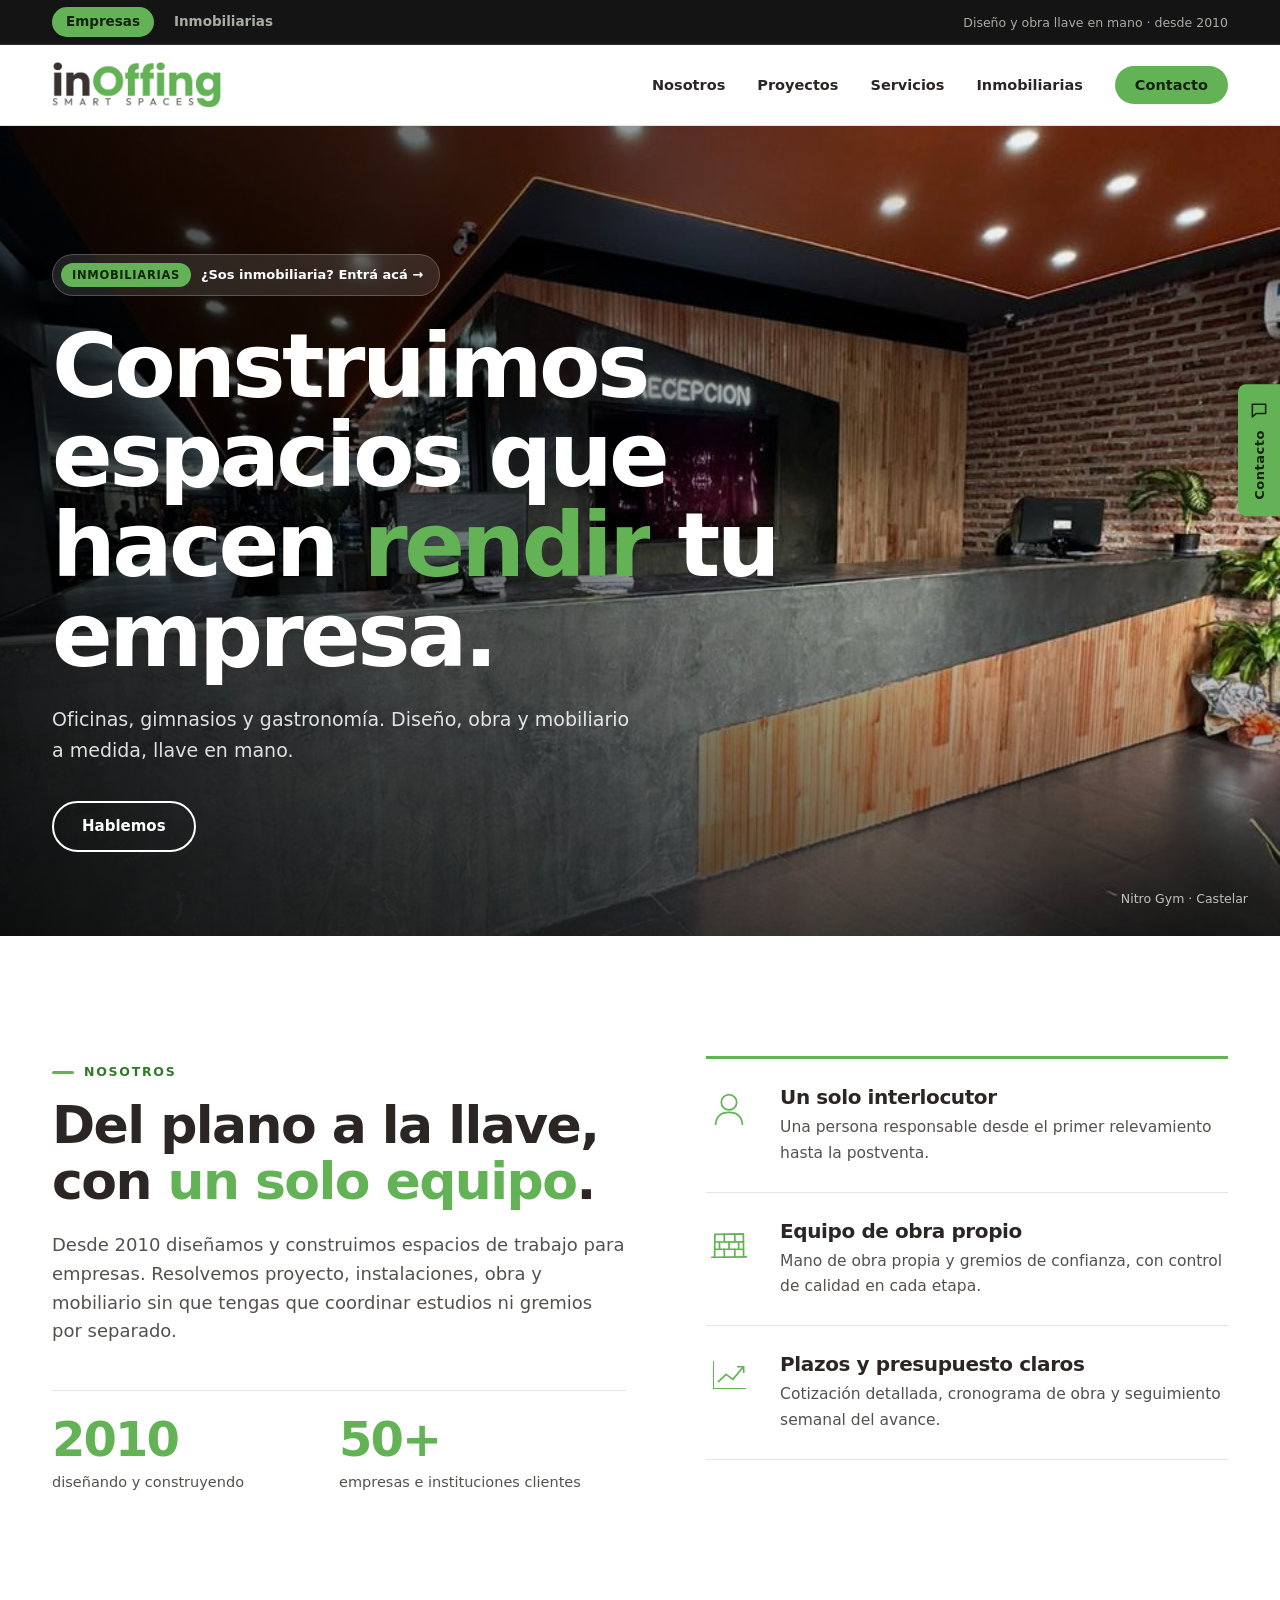
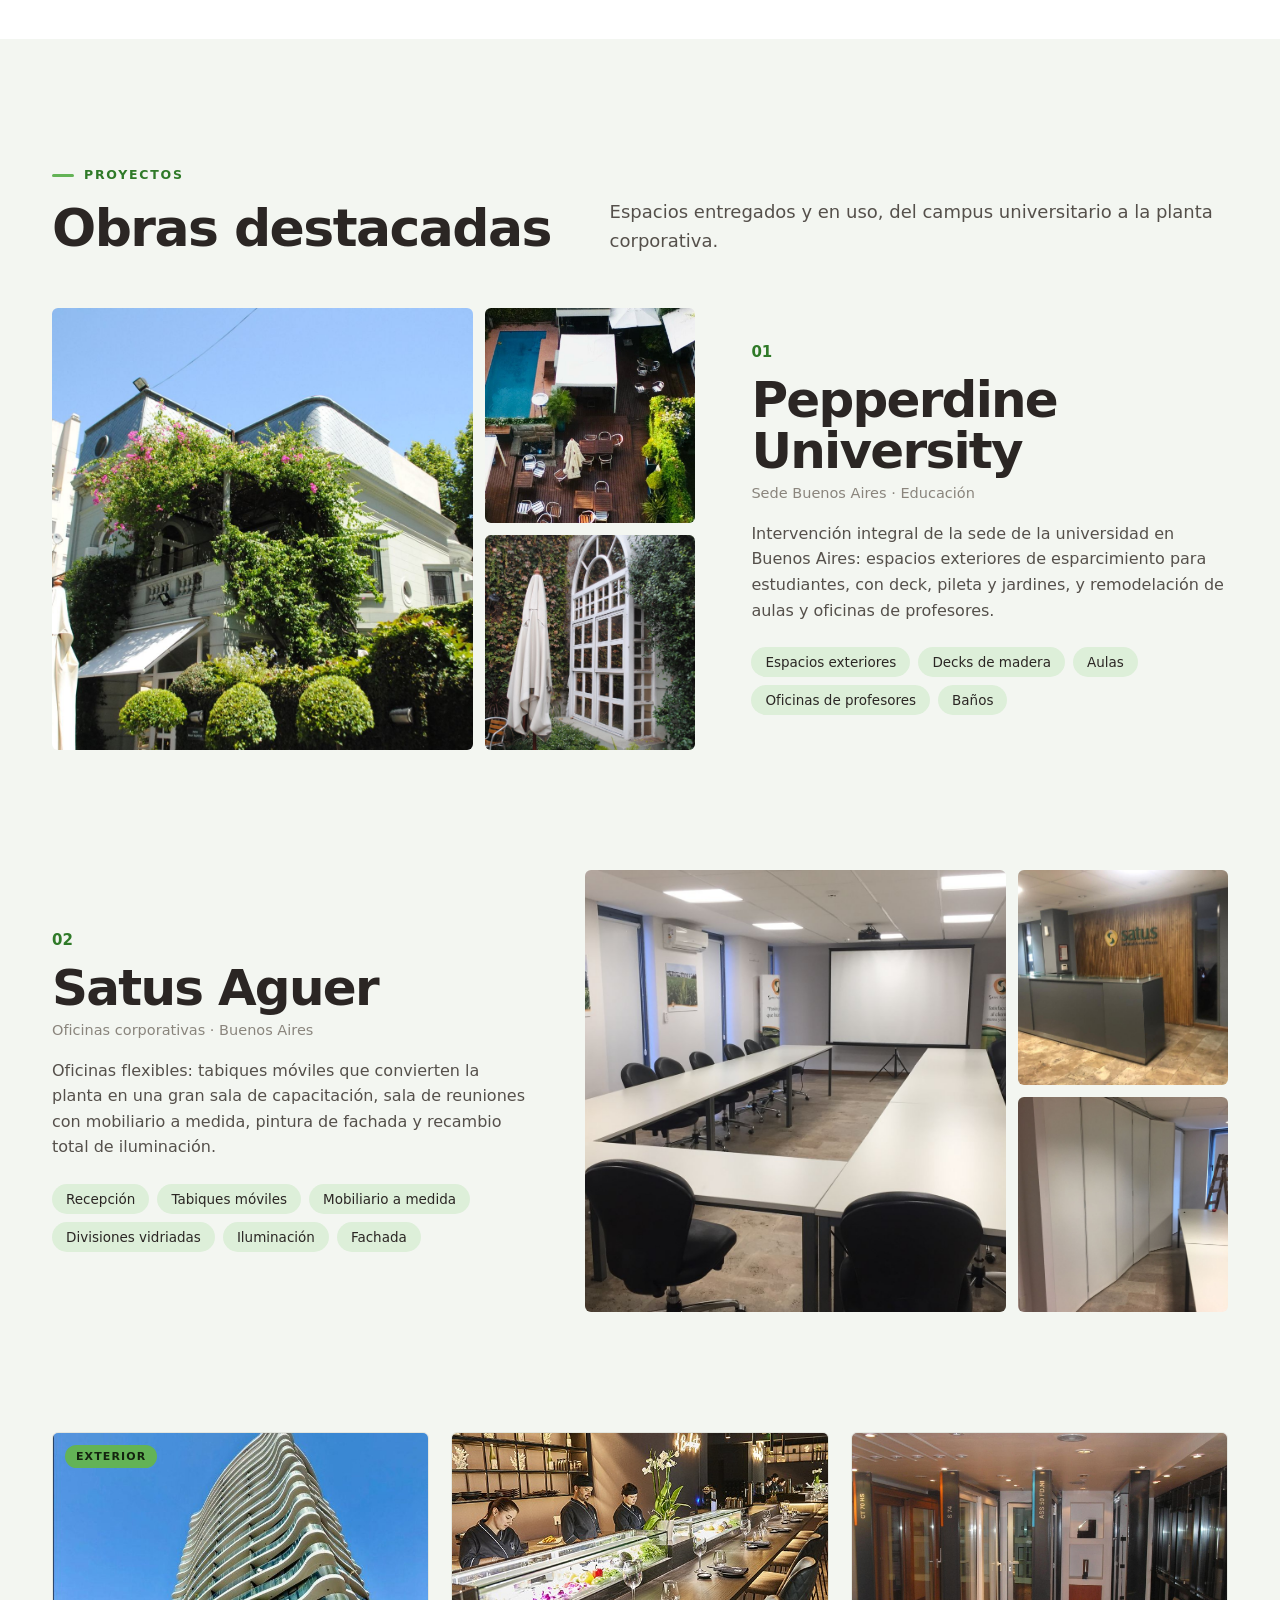
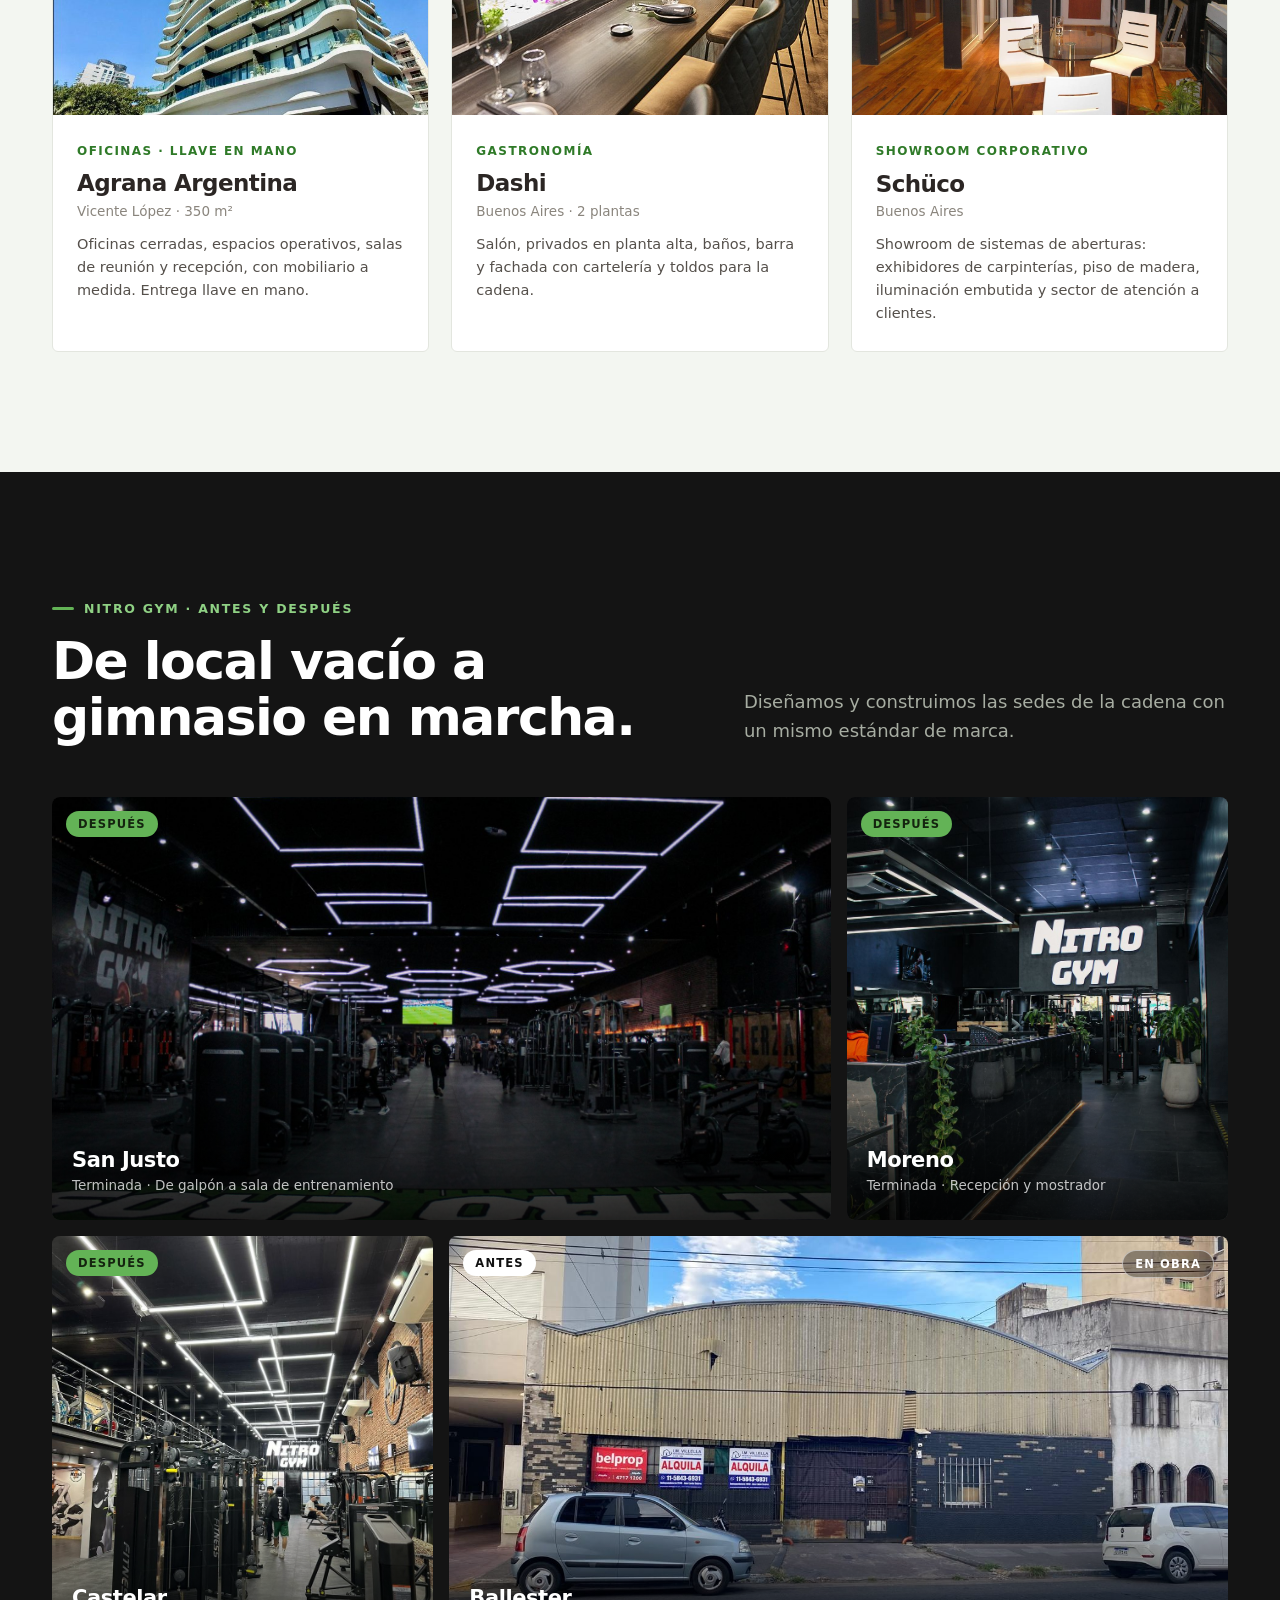
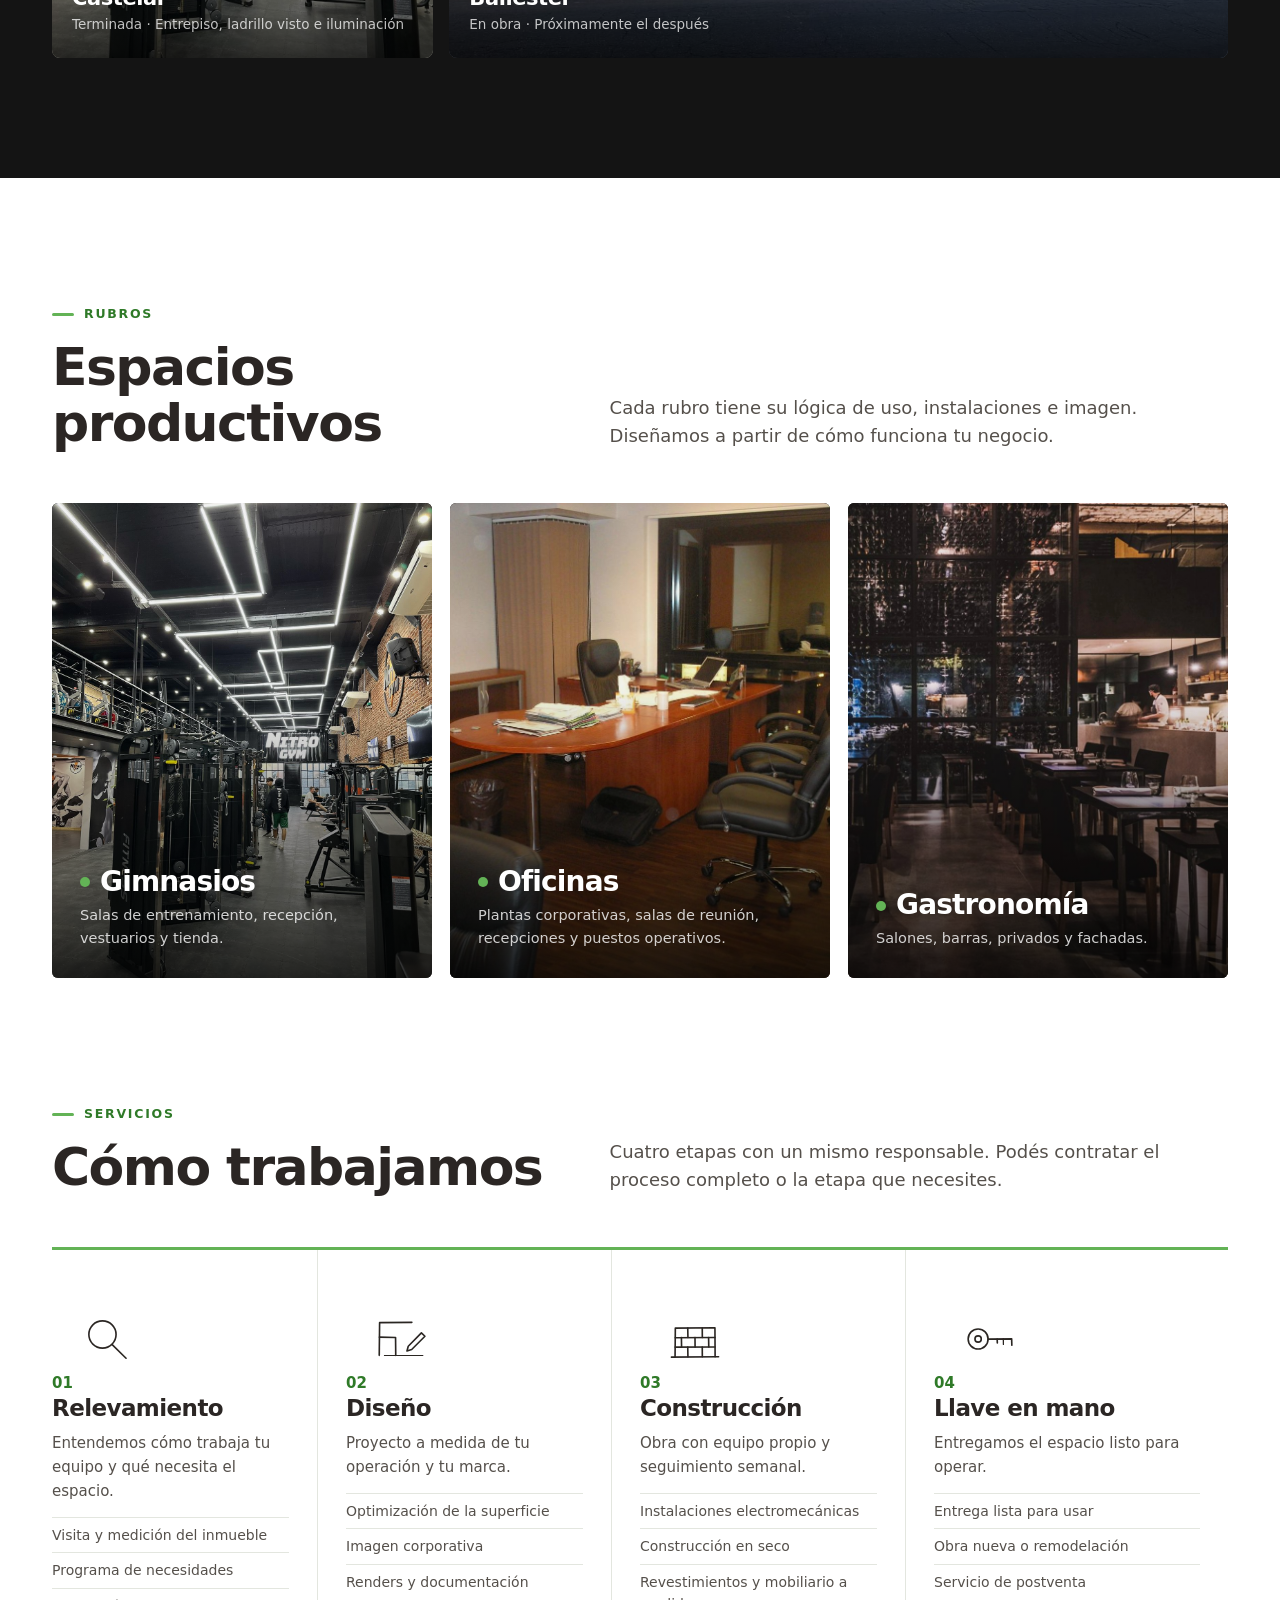
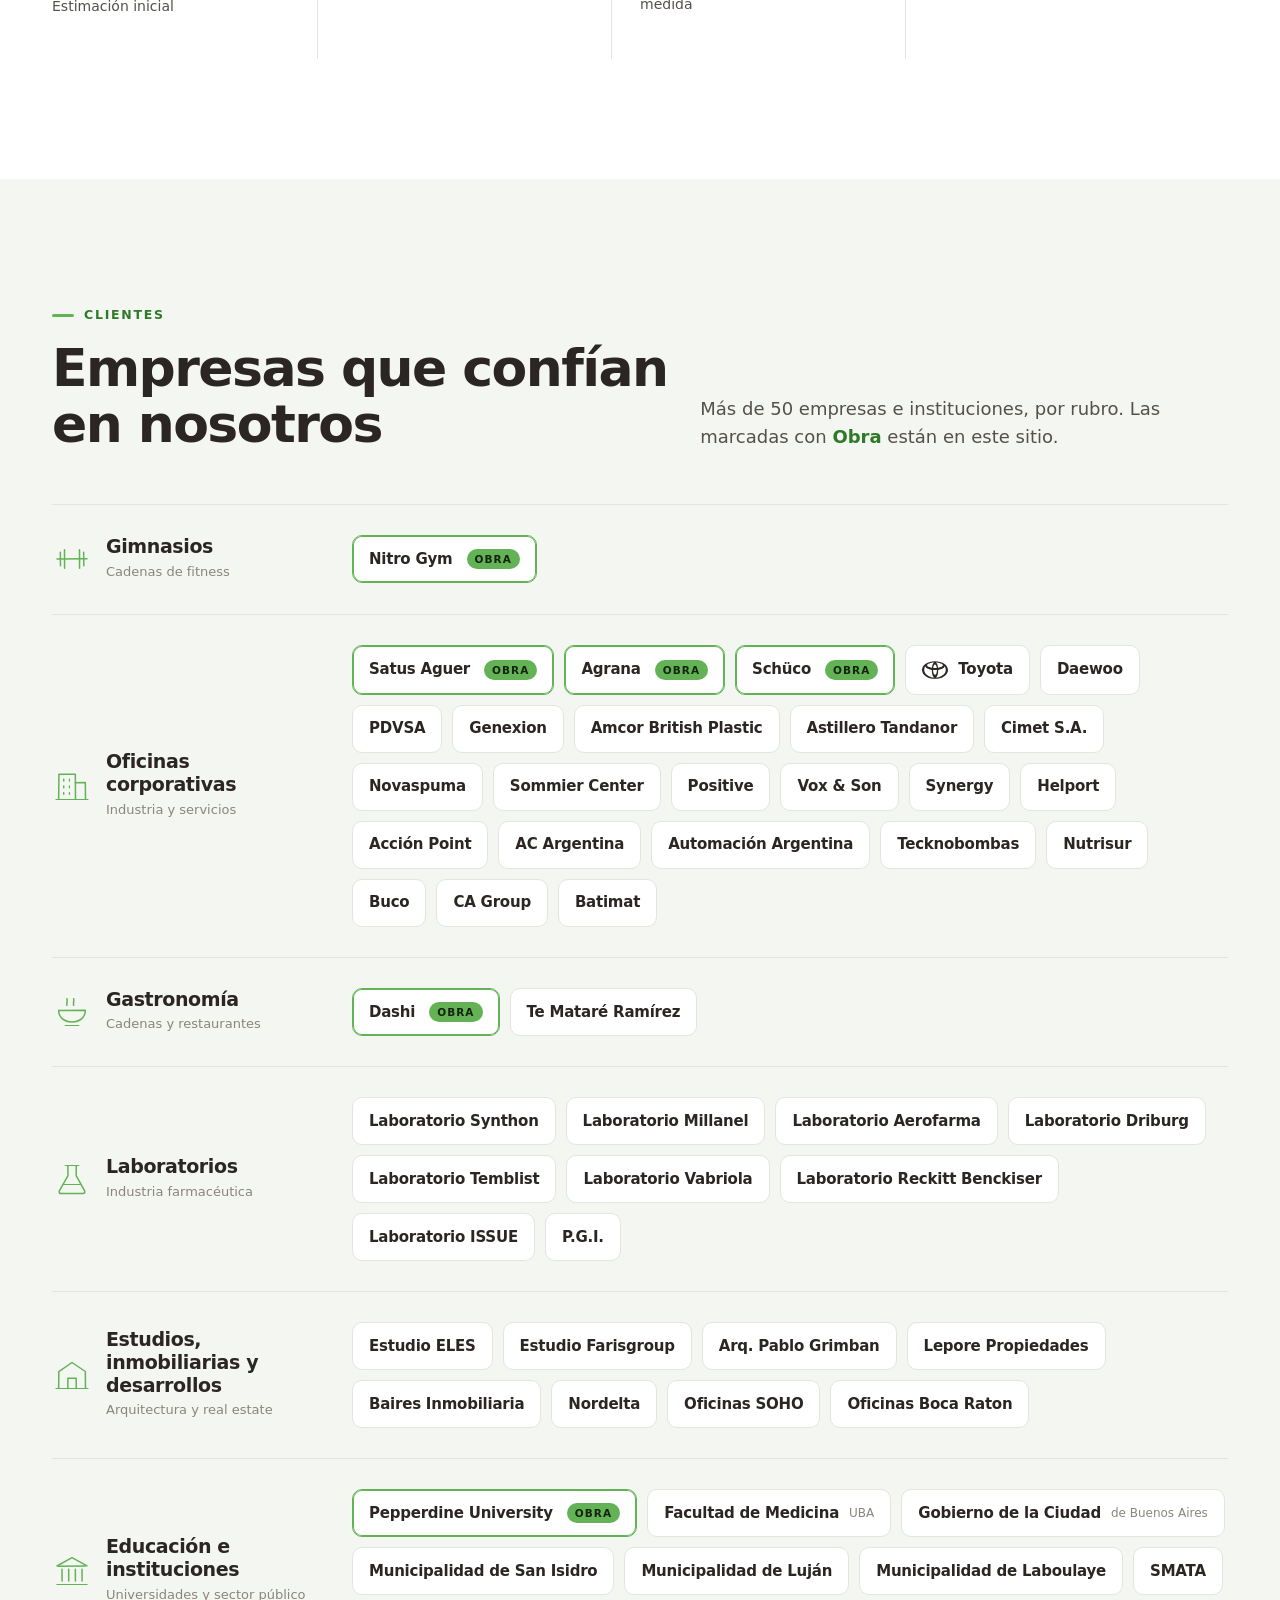
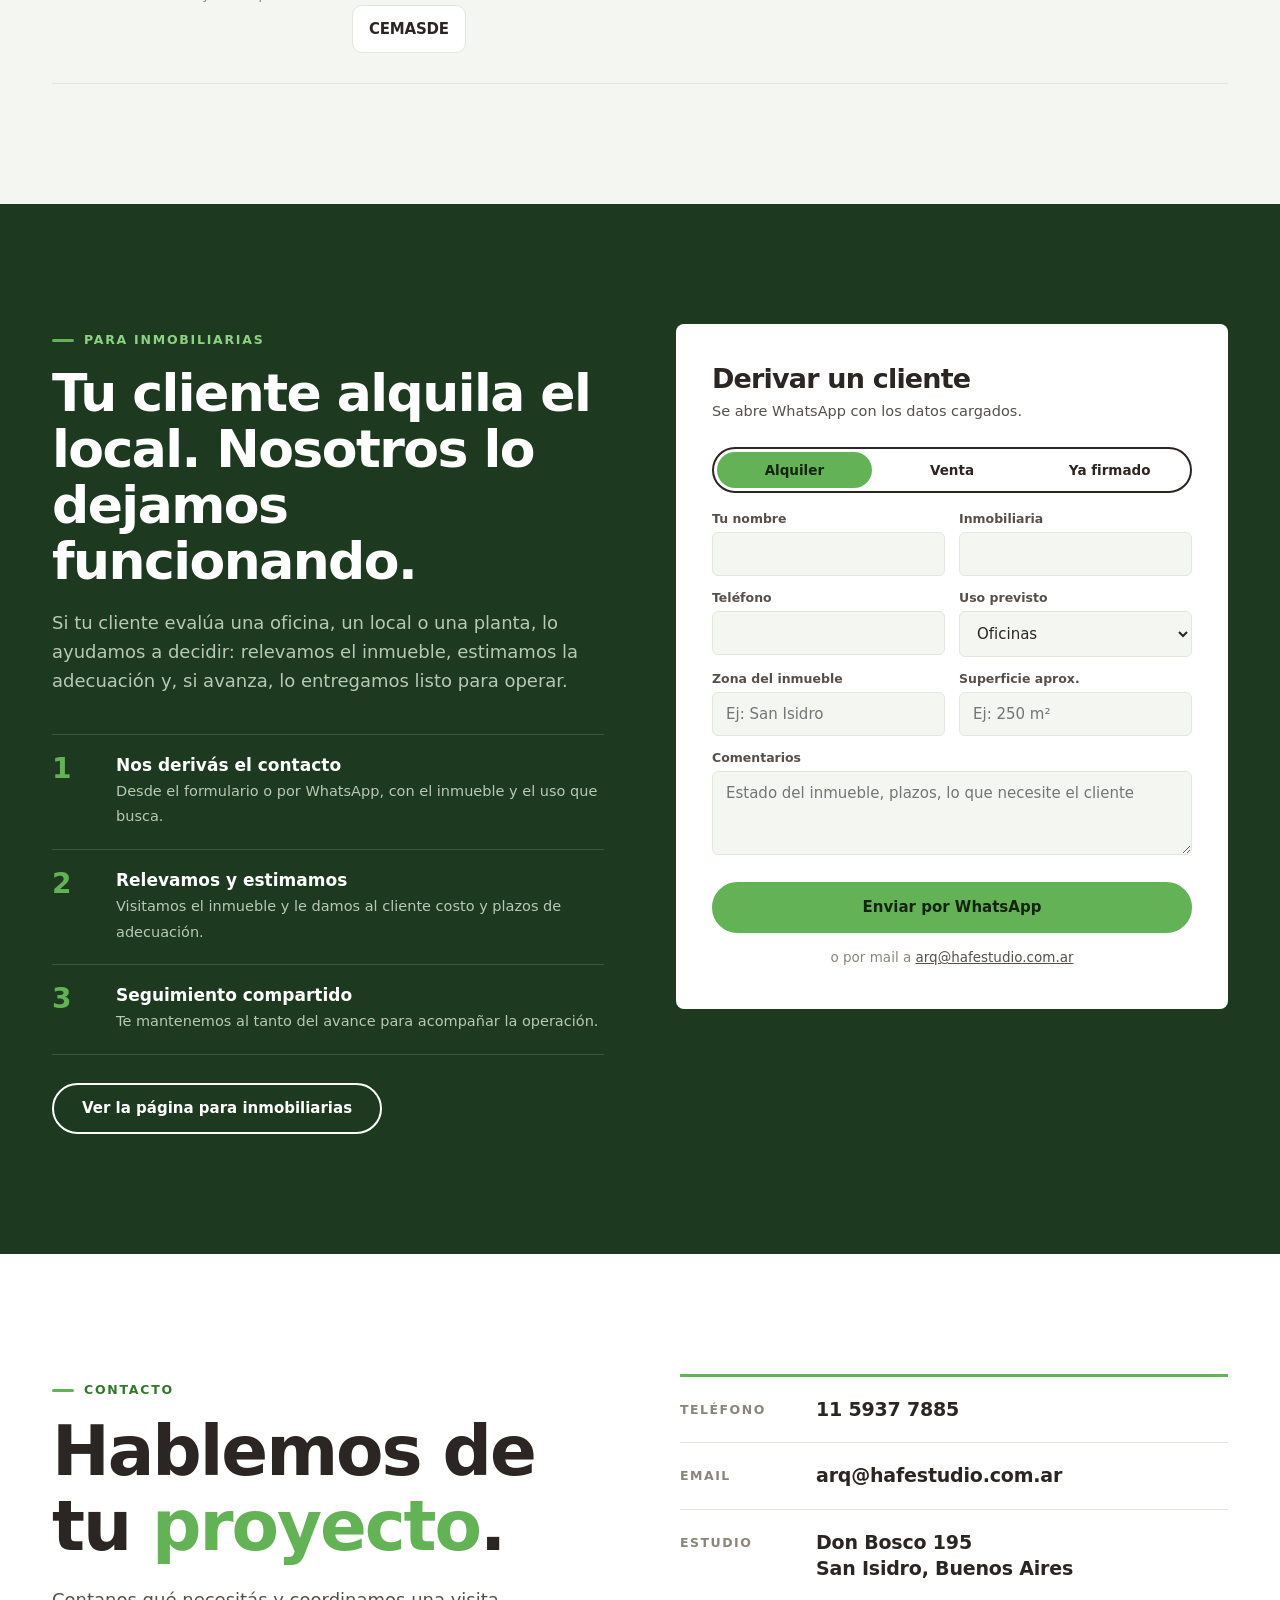
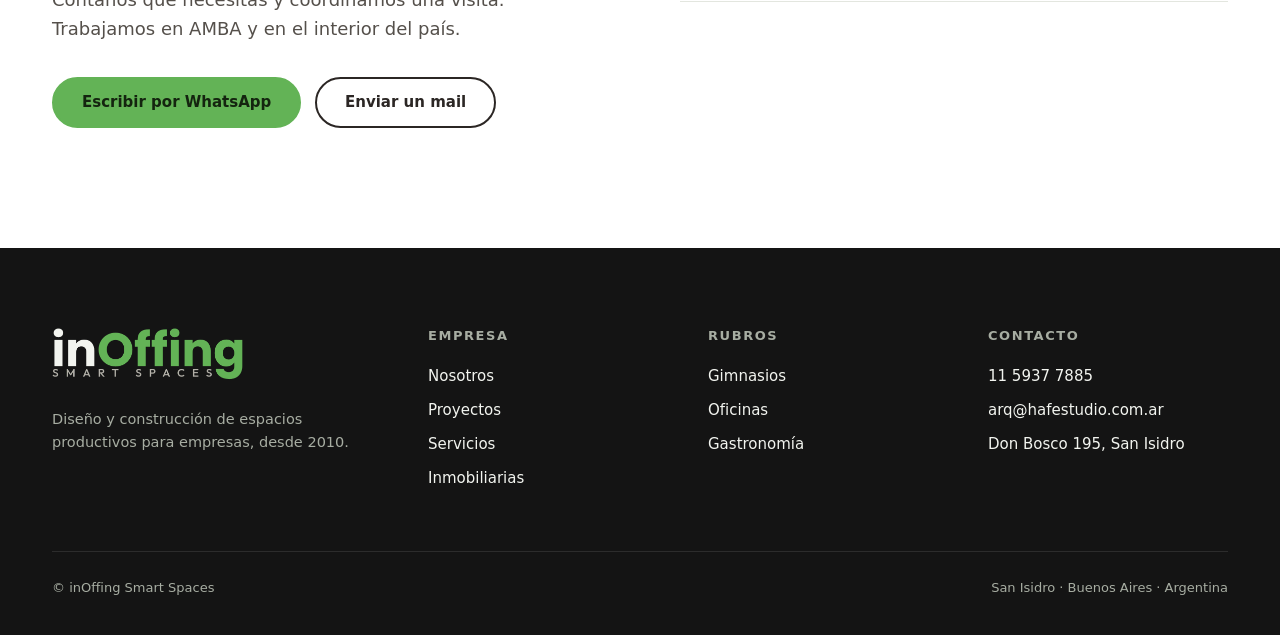
==== commit 699027e4: "Barra Empresas | Inmobiliarias arriba de todo y acceso desde la portada Co-Authored-By: Claude Opus " ====
--- a/index.html
+++ b/index.html
@@ -55,6 +55,13 @@
 </svg>
 
 <header class="nav" data-nav>
+  <nav class="switch" aria-label="Elegí la página">
+    <div class="wrap">
+      <a aria-current="page" href="./">Empresas</a>
+      <a href="inmobiliarias.html">Inmobiliarias</a>
+      <span class="sw-sub">Diseño y obra llave en mano · desde 2010</span>
+    </div>
+  </nav>
   <div class="wrap">
     <a class="logo" href="#top" aria-label="inOffing Smart Spaces, inicio"><picture><source srcset="img/logo-light.png" media="(prefers-color-scheme: dark)"><img src="img/logo.png" alt="inOffing Smart Spaces" width="756" height="206"></picture></a>
     <ul id="menu">
@@ -72,6 +79,7 @@
 <section class="hero">
   <img src="img/hero.jpg" alt="Recepción de Nitro Gym Castelar: mostrador de hormigón con listones de madera, cielorraso naranja y ladrillo visto" width="960" height="1280">
   <div class="wrap">
+    <a class="badge hero-link" href="inmobiliarias.html" data-hero-in style="--hd:0"><i>Inmobiliarias</i>¿Sos inmobiliaria? Entrá acá →</a>
     <h1 data-split>Construimos espacios que hacen <span class="g">rendir</span> tu empresa.</h1>
     <p data-hero-in style="--hd:1">Oficinas, gimnasios y gastronomía. Diseño, obra y mobiliario a medida, llave en mano.</p>
     <div class="ctas" data-hero-in style="--hd:2">
--- a/css/site.css
+++ b/css/site.css
@@ -84,11 +84,22 @@
 .burger svg{width:26px;height:26px}
 @media (max-width:980px){
   .burger{display:block}
-  .nav ul{display:none;position:absolute;top:80px;left:0;right:0;background:var(--bg);flex-direction:column;align-items:stretch;gap:0;padding:8px 18px 20px;border-bottom:1px solid var(--line)}
+  .nav ul{display:none;position:absolute;top:100%;left:0;right:0;background:var(--bg);flex-direction:column;align-items:stretch;gap:0;padding:8px 18px 20px;border-bottom:1px solid var(--line)}
   .nav ul.open{display:flex}
   .nav ul a{display:block;padding:14px 0;border-bottom:1px solid var(--line);font-size:17px}
   .nav ul a.cta{margin-top:14px;text-align:center;border:0}
 }
+
+/* SELECTOR DE PÁGINA (Empresas / Inmobiliarias) */
+.switch{background:var(--dark);border-bottom:1px solid var(--dark-line)}
+.switch .wrap{display:flex;align-items:center;justify-content:flex-start;gap:6px;height:44px}
+.switch a{display:inline-flex;align-items:center;gap:8px;height:30px;padding:0 14px;border-radius:999px;font:600 13.5px/1 var(--display);color:var(--on-dark-2);text-decoration:none;transition:background .2s,color .2s}
+.switch a:hover{color:#fff}
+.switch a[aria-current="page"]{background:var(--green);color:var(--on-green)}
+.switch .sw-sub{margin-left:auto;font:500 12.5px var(--sans);color:var(--on-dark-2)}
+@media (max-width:600px){.switch .wrap{justify-content:center}.switch a{flex:1;justify-content:center;font-size:14px;height:32px}.switch .sw-sub{display:none}}
+.hero-link{text-decoration:none;color:#fff}
+.hero-link:hover i{background:#74C267}
 
 /* HERO */
 .hero{position:relative;min-height:min(90vh,840px);display:flex;align-items:flex-end;color:#fff;overflow:hidden;background:#111}
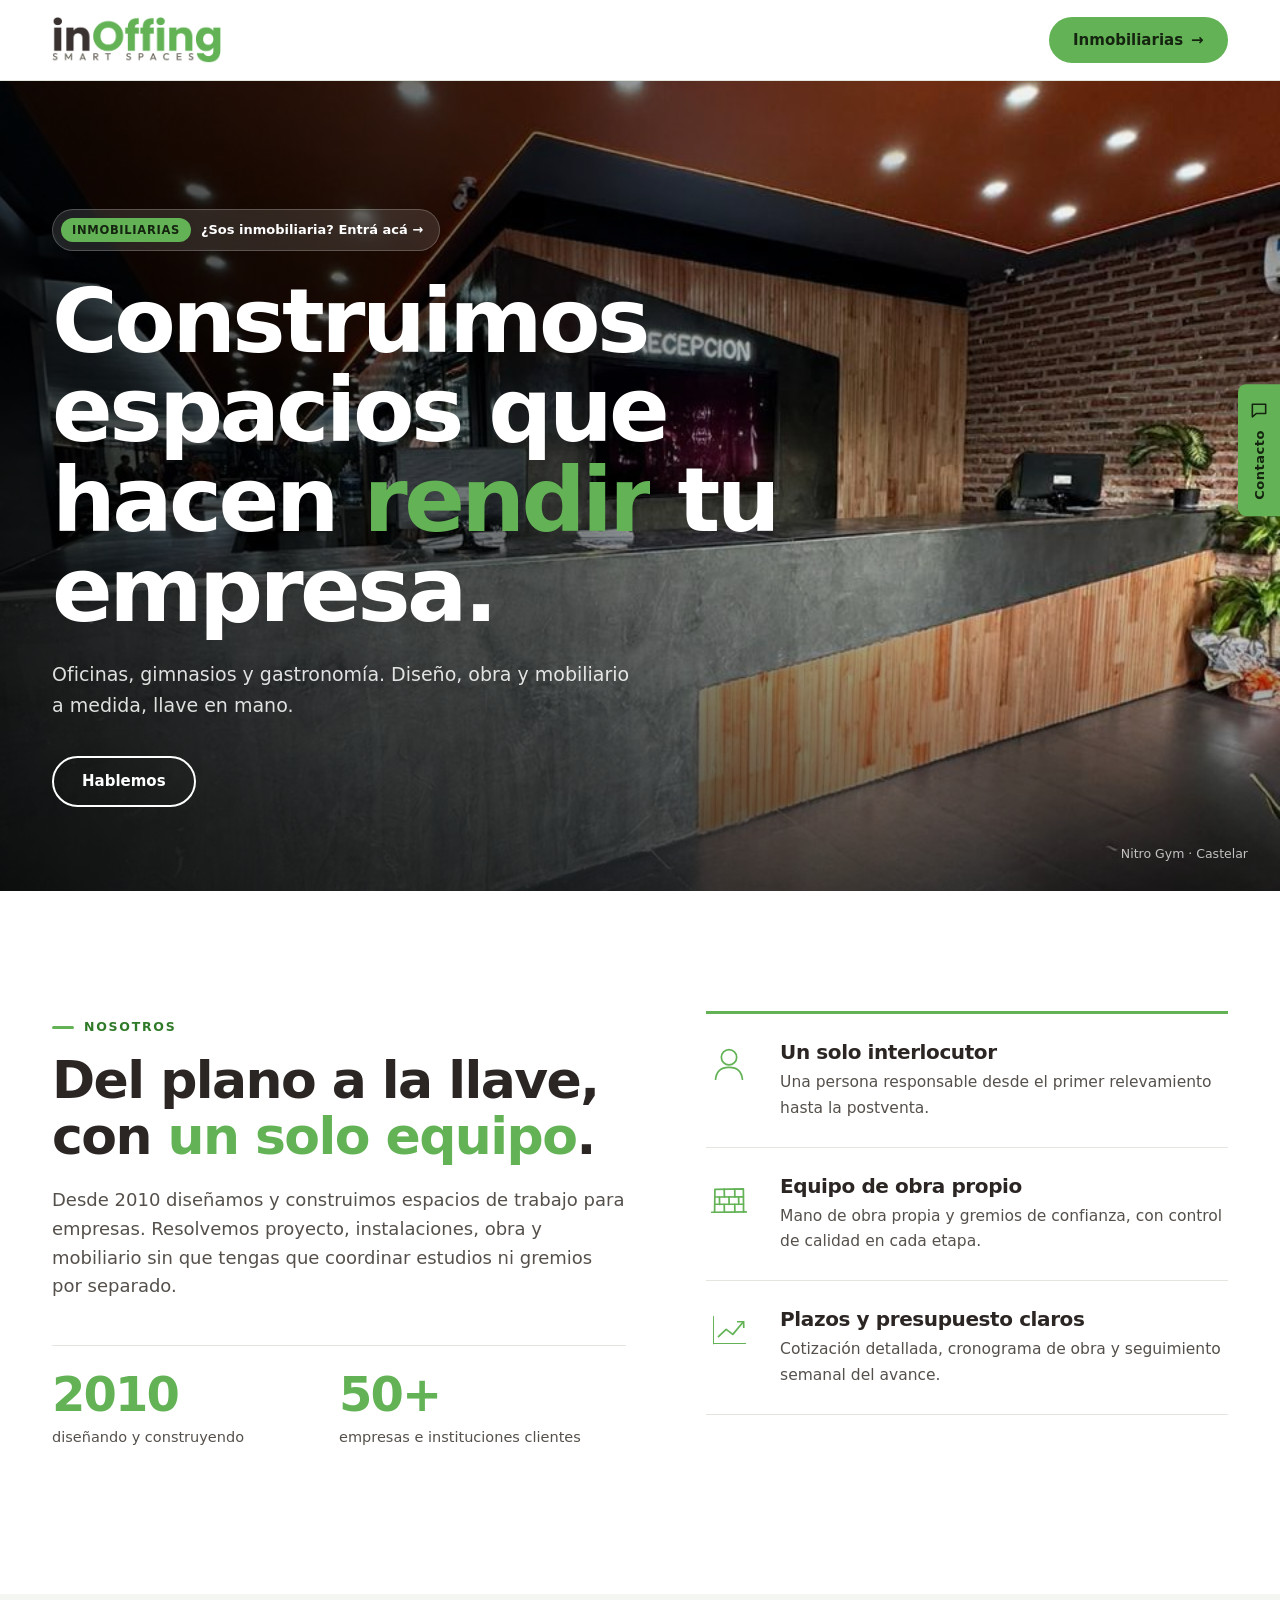
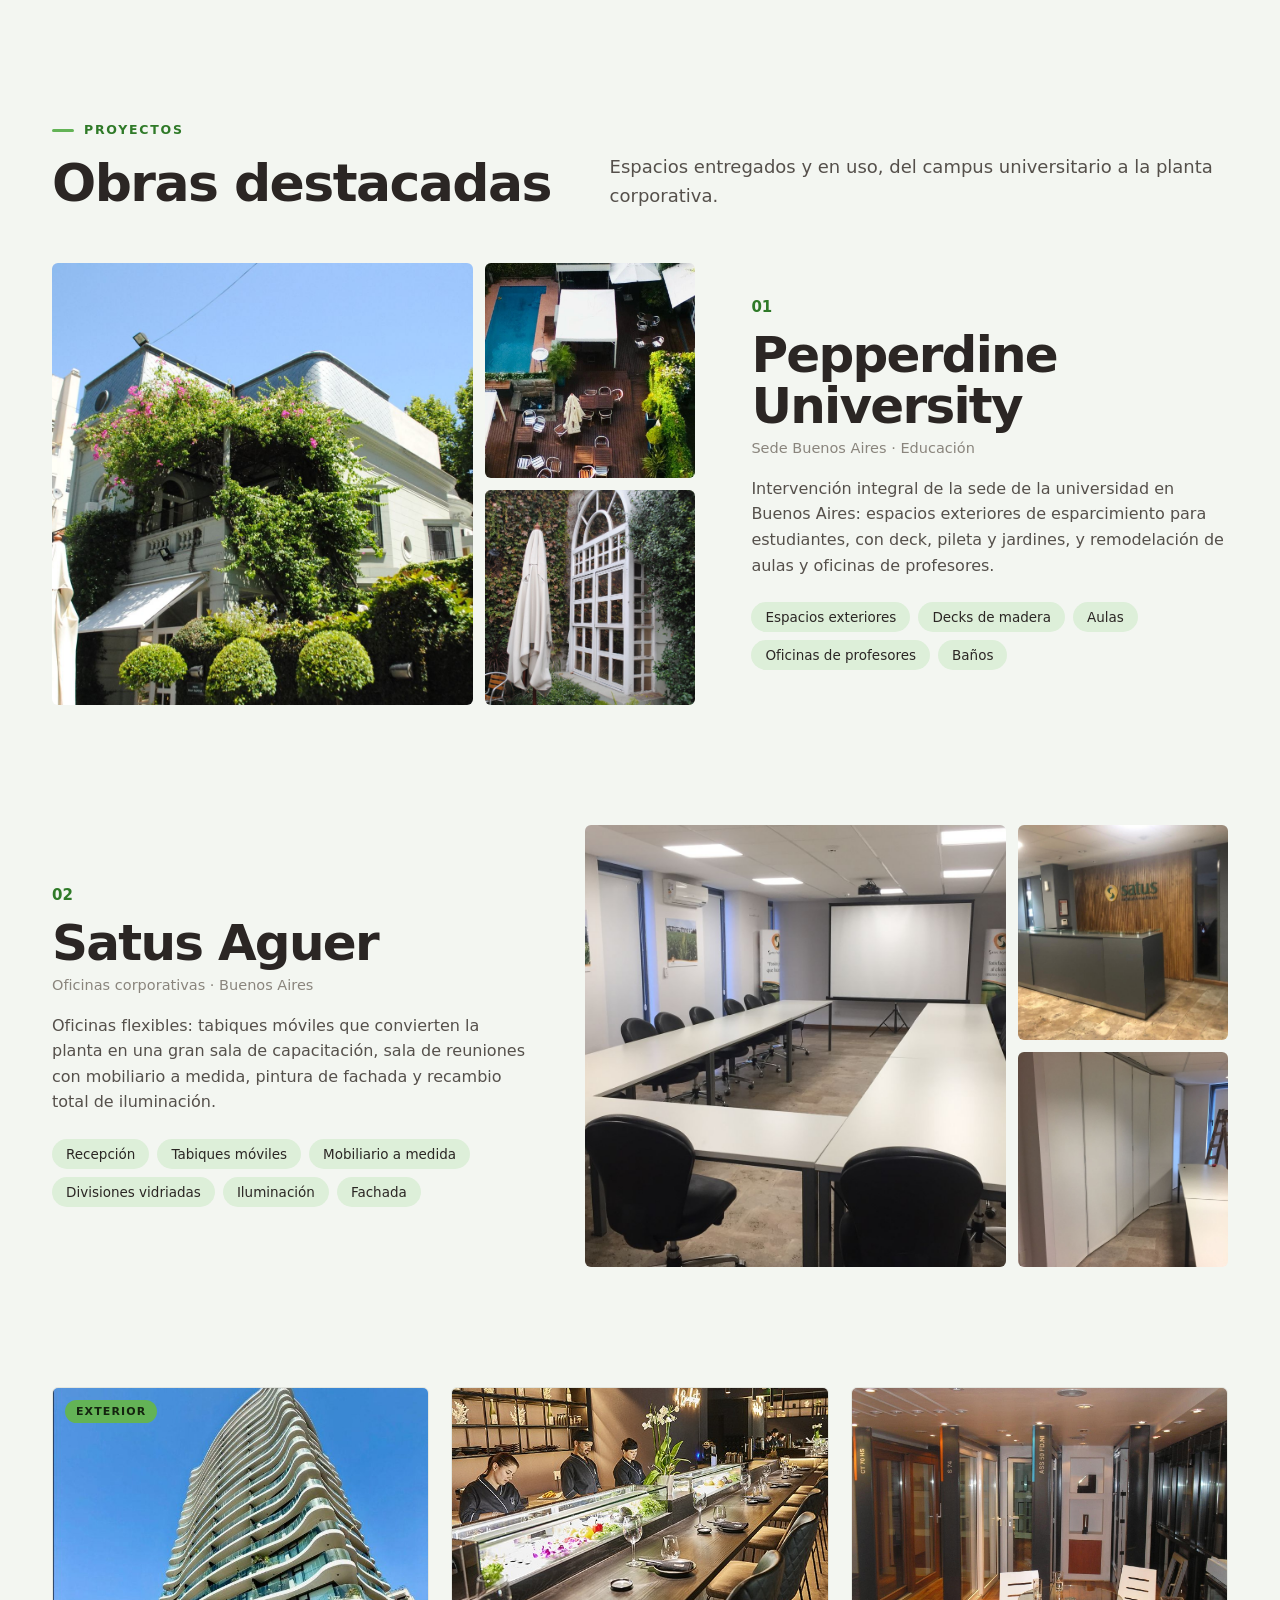
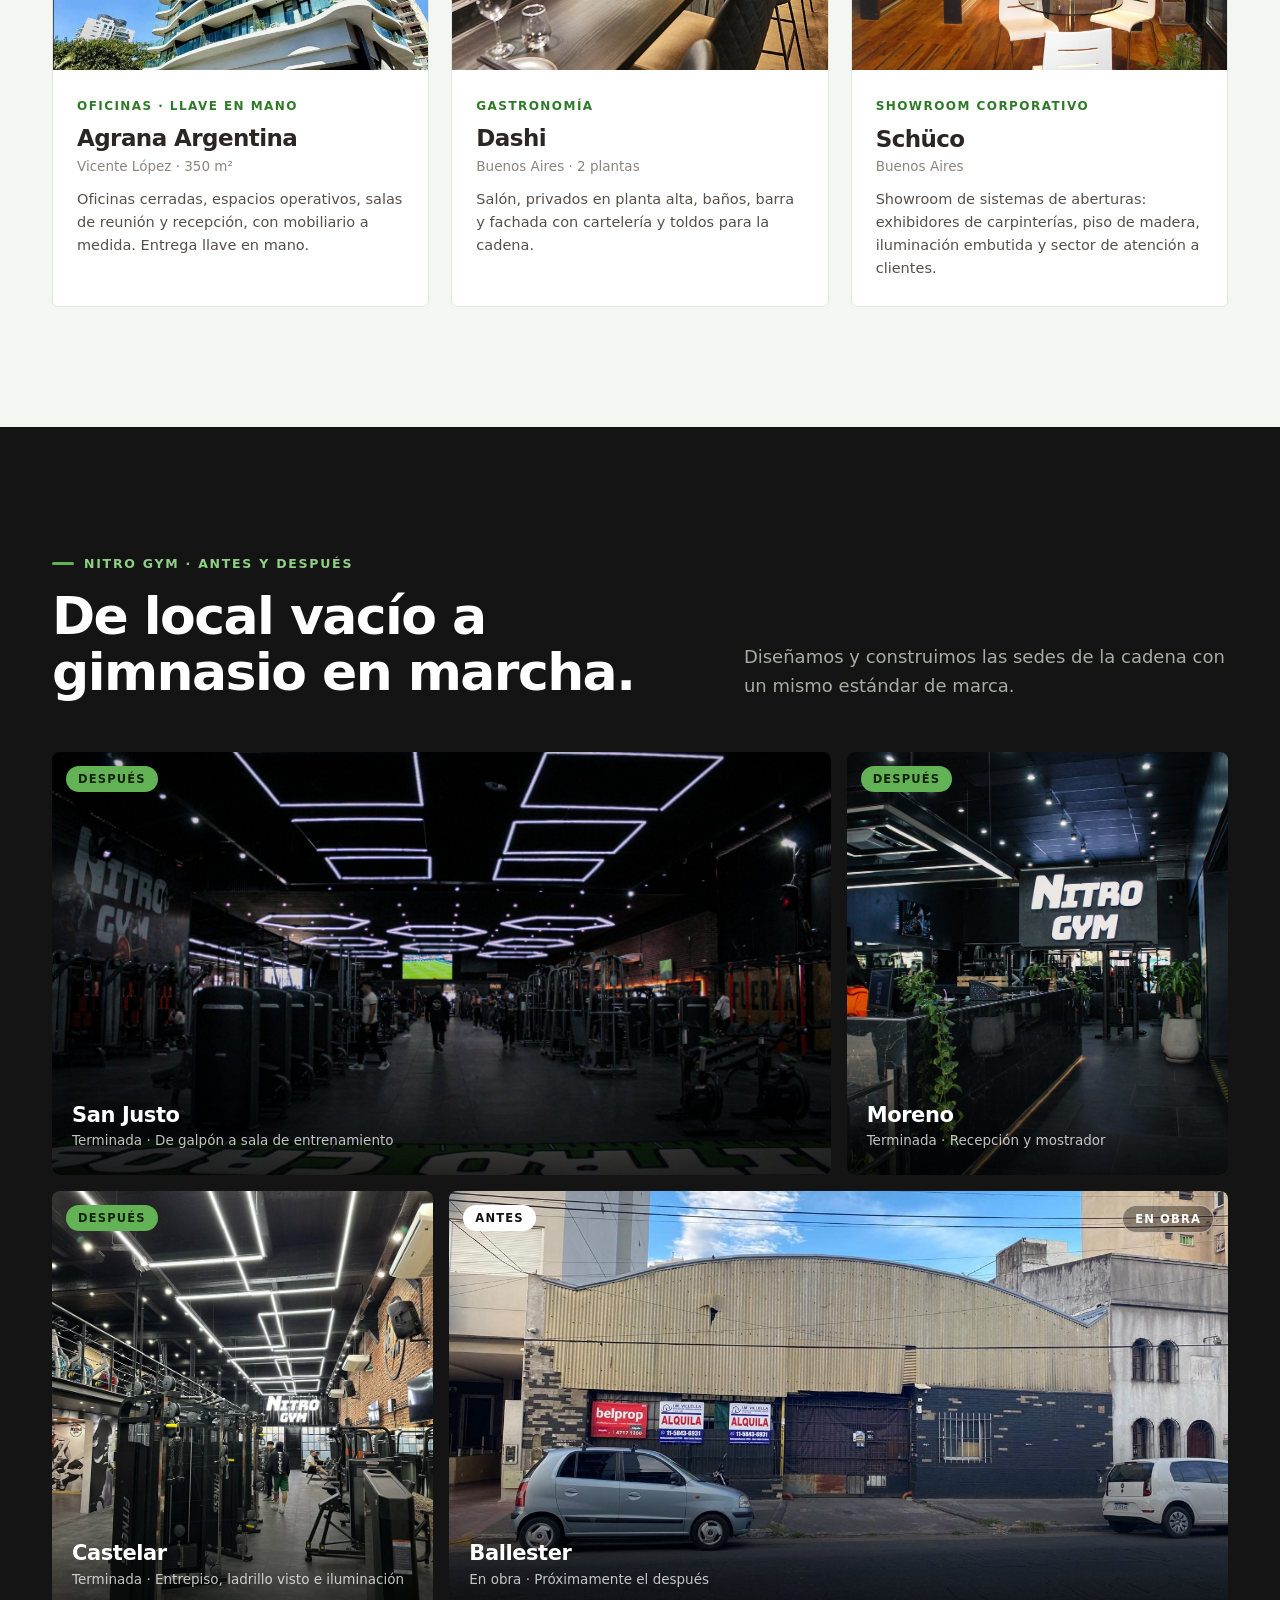
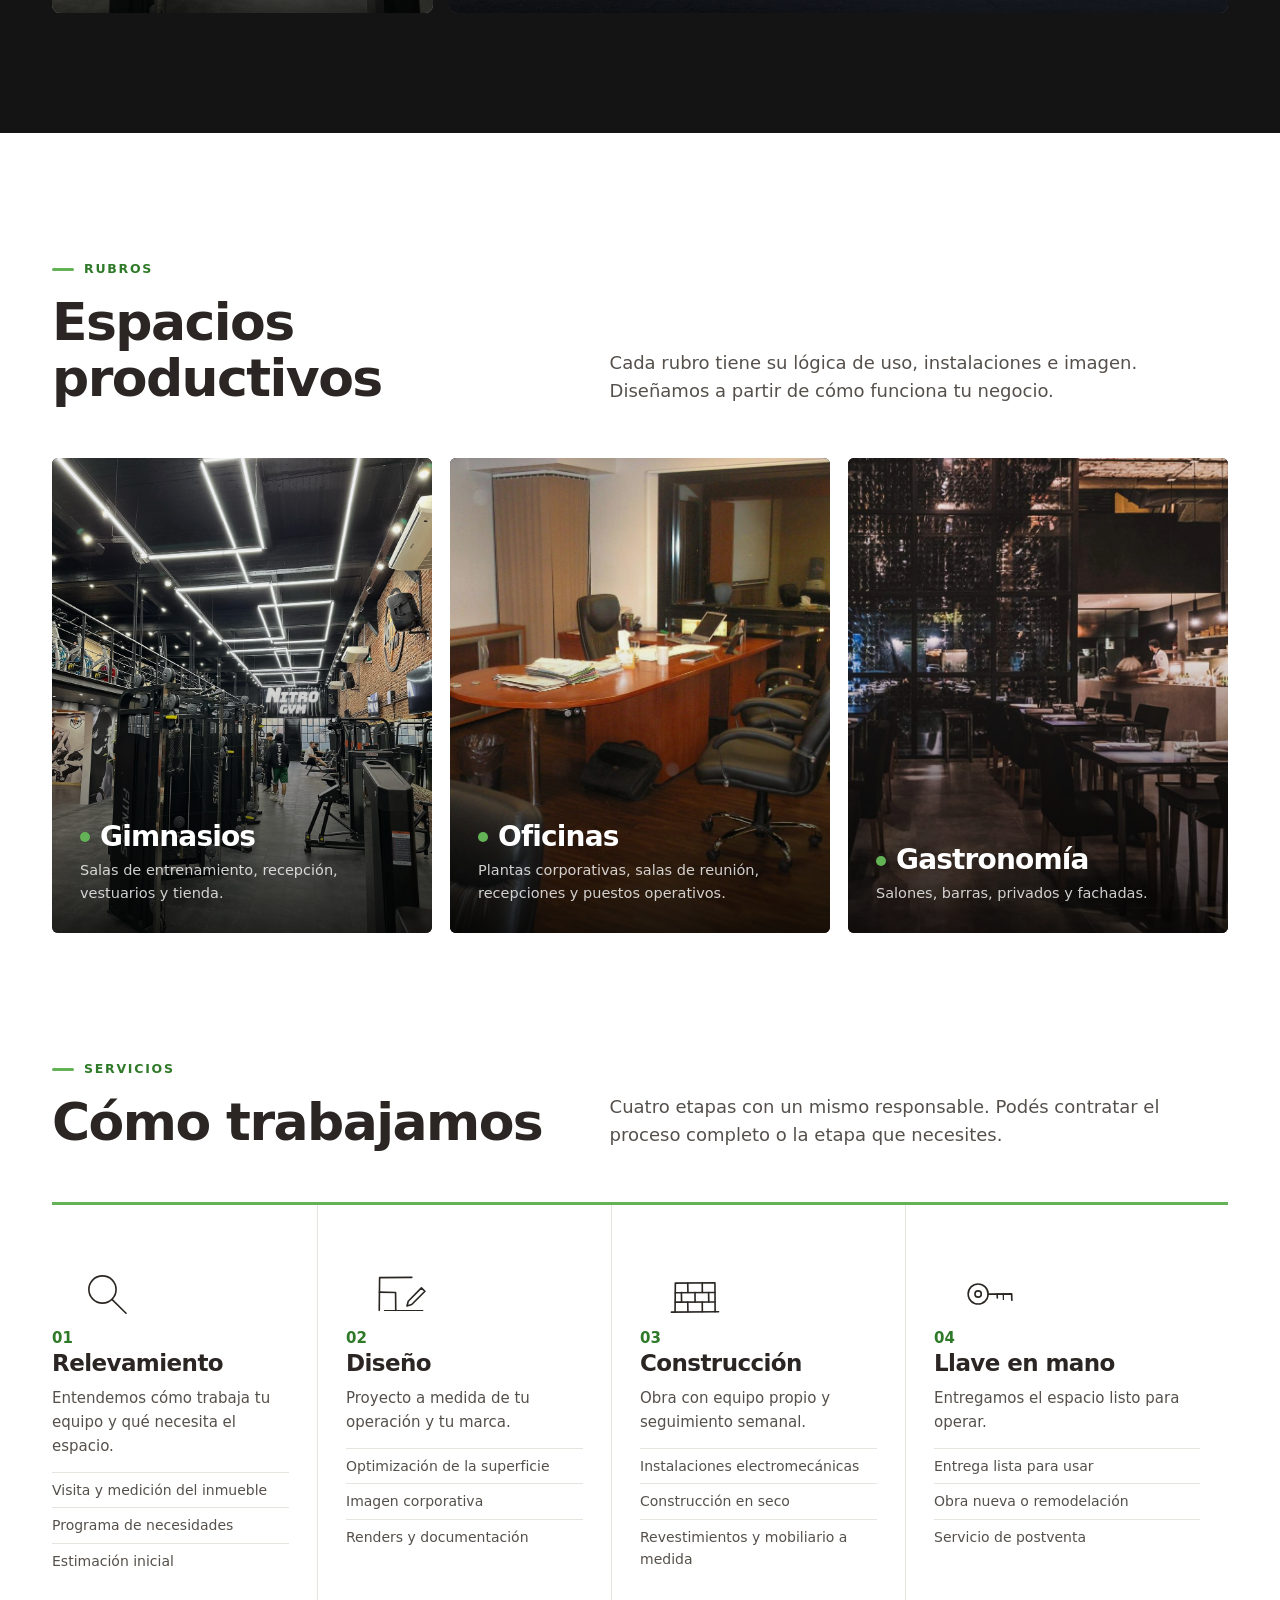
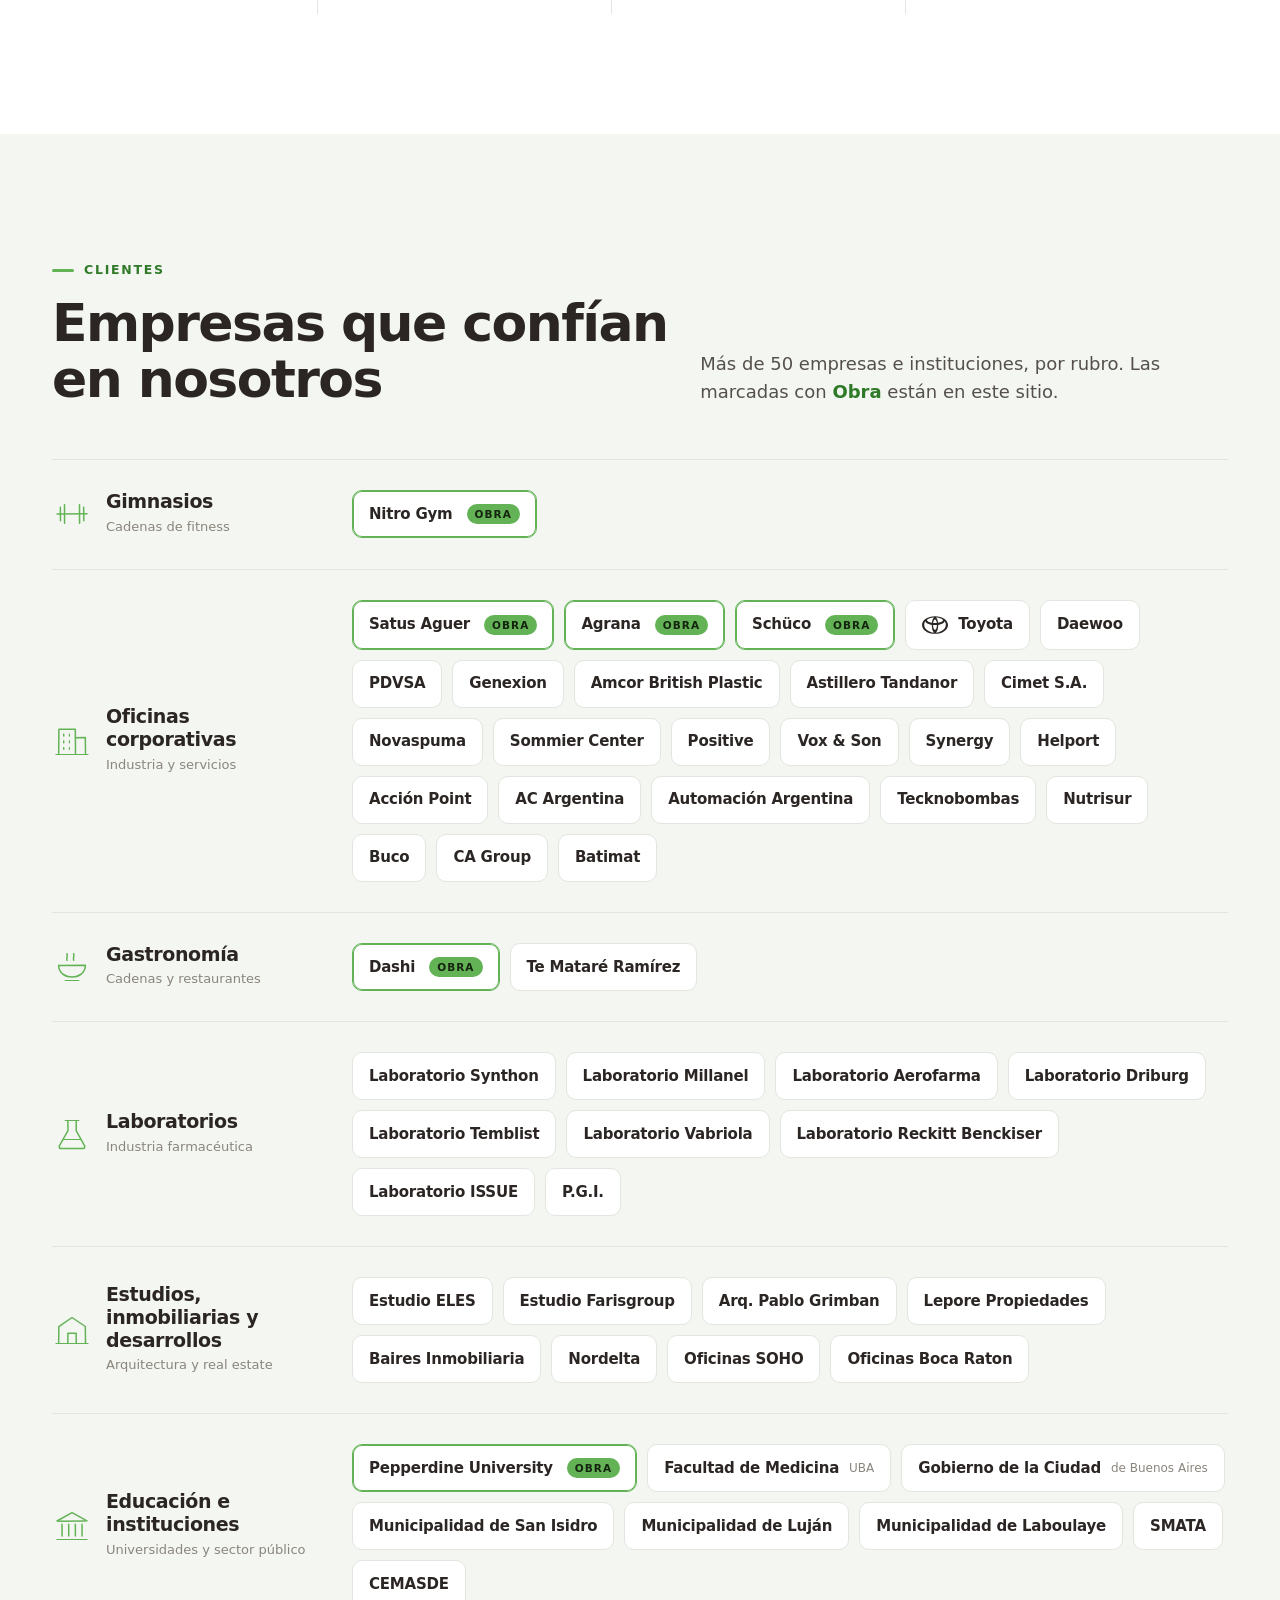
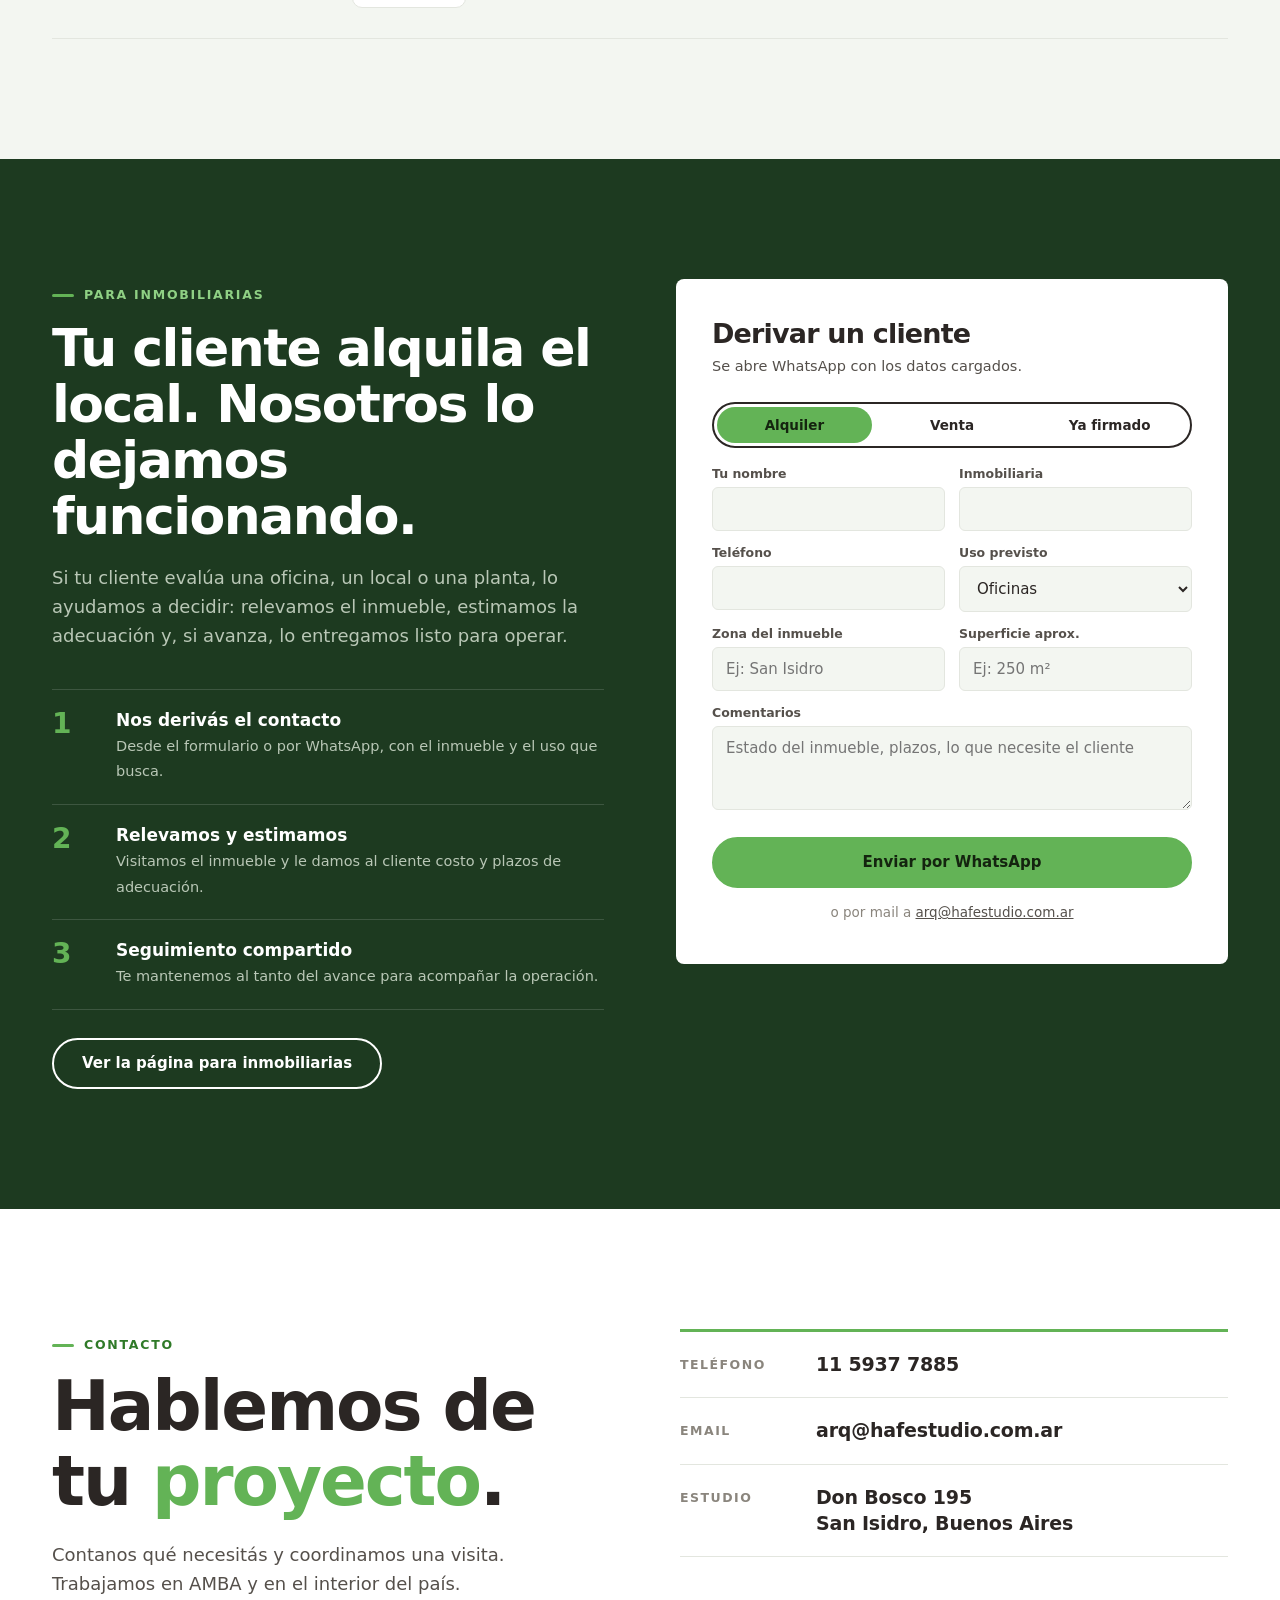
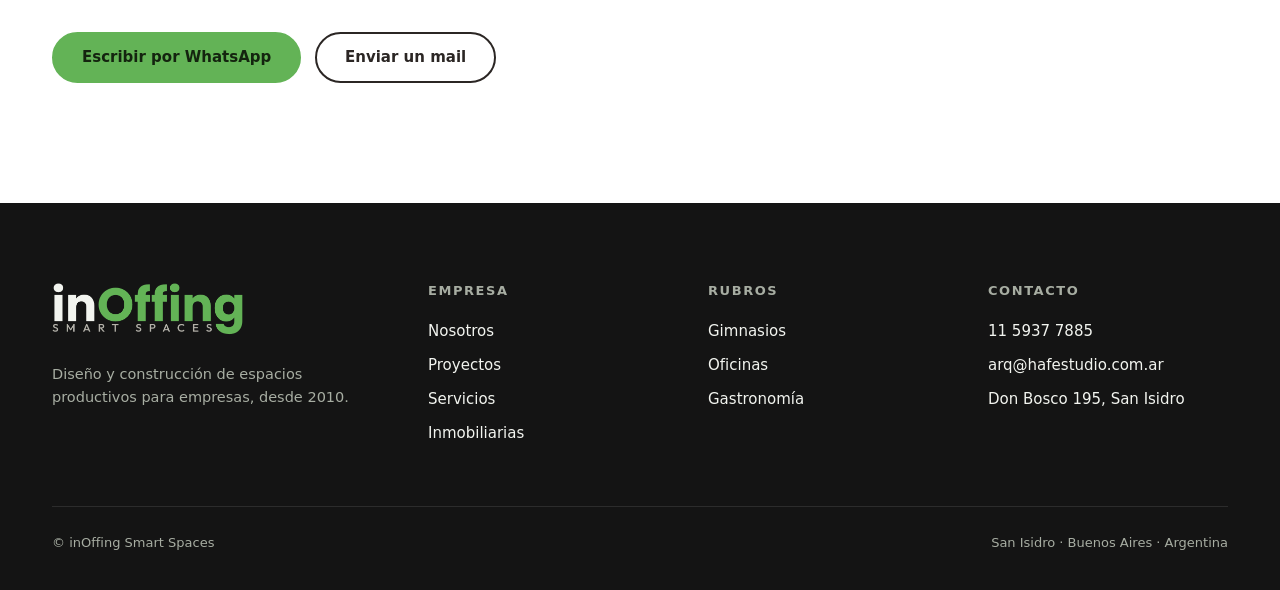
==== commit f8e7991c: "Encabezado simple: logo y un botón para cambiar de página (celular y compu) Co-Authored-By: Claude O" ====
--- a/index.html
+++ b/index.html
@@ -55,23 +55,9 @@
 </svg>
 
 <header class="nav" data-nav>
-  <nav class="switch" aria-label="Elegí la página">
-    <div class="wrap">
-      <a aria-current="page" href="./">Empresas</a>
-      <a href="inmobiliarias.html">Inmobiliarias</a>
-      <span class="sw-sub">Diseño y obra llave en mano · desde 2010</span>
-    </div>
-  </nav>
   <div class="wrap">
     <a class="logo" href="#top" aria-label="inOffing Smart Spaces, inicio"><picture><source srcset="img/logo-light.png" media="(prefers-color-scheme: dark)"><img src="img/logo.png" alt="inOffing Smart Spaces" width="756" height="206"></picture></a>
-    <ul id="menu">
-      <li><a href="#nosotros">Nosotros</a></li>
-      <li><a href="#proyectos">Proyectos</a></li>
-      <li><a href="#servicios">Servicios</a></li>
-      <li><a href="inmobiliarias.html">Inmobiliarias</a></li>
-      <li><a href="#contacto" class="cta">Contacto</a></li>
-    </ul>
-    <button class="burger" id="burger" aria-label="Abrir menú" aria-expanded="false"><svg viewBox="0 0 24 24" fill="none" stroke="currentColor" stroke-width="2" stroke-linecap="round"><path d="M4 7h16M4 12h16M4 17h16"/></svg></button>
+    <a class="nav-go magnetic" href="inmobiliarias.html">Inmobiliarias <span aria-hidden="true">→</span></a>
   </div>
 </header>
 
--- a/css/site.css
+++ b/css/site.css
@@ -90,14 +90,12 @@
   .nav ul a.cta{margin-top:14px;text-align:center;border:0}
 }
 
-/* SELECTOR DE PÁGINA (Empresas / Inmobiliarias) */
-.switch{background:var(--dark);border-bottom:1px solid var(--dark-line)}
-.switch .wrap{display:flex;align-items:center;justify-content:flex-start;gap:6px;height:44px}
-.switch a{display:inline-flex;align-items:center;gap:8px;height:30px;padding:0 14px;border-radius:999px;font:600 13.5px/1 var(--display);color:var(--on-dark-2);text-decoration:none;transition:background .2s,color .2s}
-.switch a:hover{color:#fff}
-.switch a[aria-current="page"]{background:var(--green);color:var(--on-green)}
-.switch .sw-sub{margin-left:auto;font:500 12.5px var(--sans);color:var(--on-dark-2)}
-@media (max-width:600px){.switch .wrap{justify-content:center}.switch a{flex:1;justify-content:center;font-size:14px;height:32px}.switch .sw-sub{display:none}}
+/* BOTÓN PARA CAMBIAR DE PÁGINA */
+.nav-go{display:inline-flex;align-items:center;gap:8px;height:46px;padding:0 22px;border-radius:999px;font:600 15px/1 var(--display);text-decoration:none;white-space:nowrap;background:var(--green);color:var(--on-green);border:2px solid var(--green);transition:background .2s,color .2s,border-color .2s}
+.nav-go:hover{background:#74C267;border-color:#74C267}
+.nav-go.back{background:transparent;color:var(--ink);border-color:var(--ink)}
+.nav-go.back:hover{background:var(--ink);color:var(--bg)}
+@media (max-width:600px){.nav-go{height:42px;padding:0 18px;font-size:14px}}
 .hero-link{text-decoration:none;color:#fff}
 .hero-link:hover i{background:#74C267}
 
